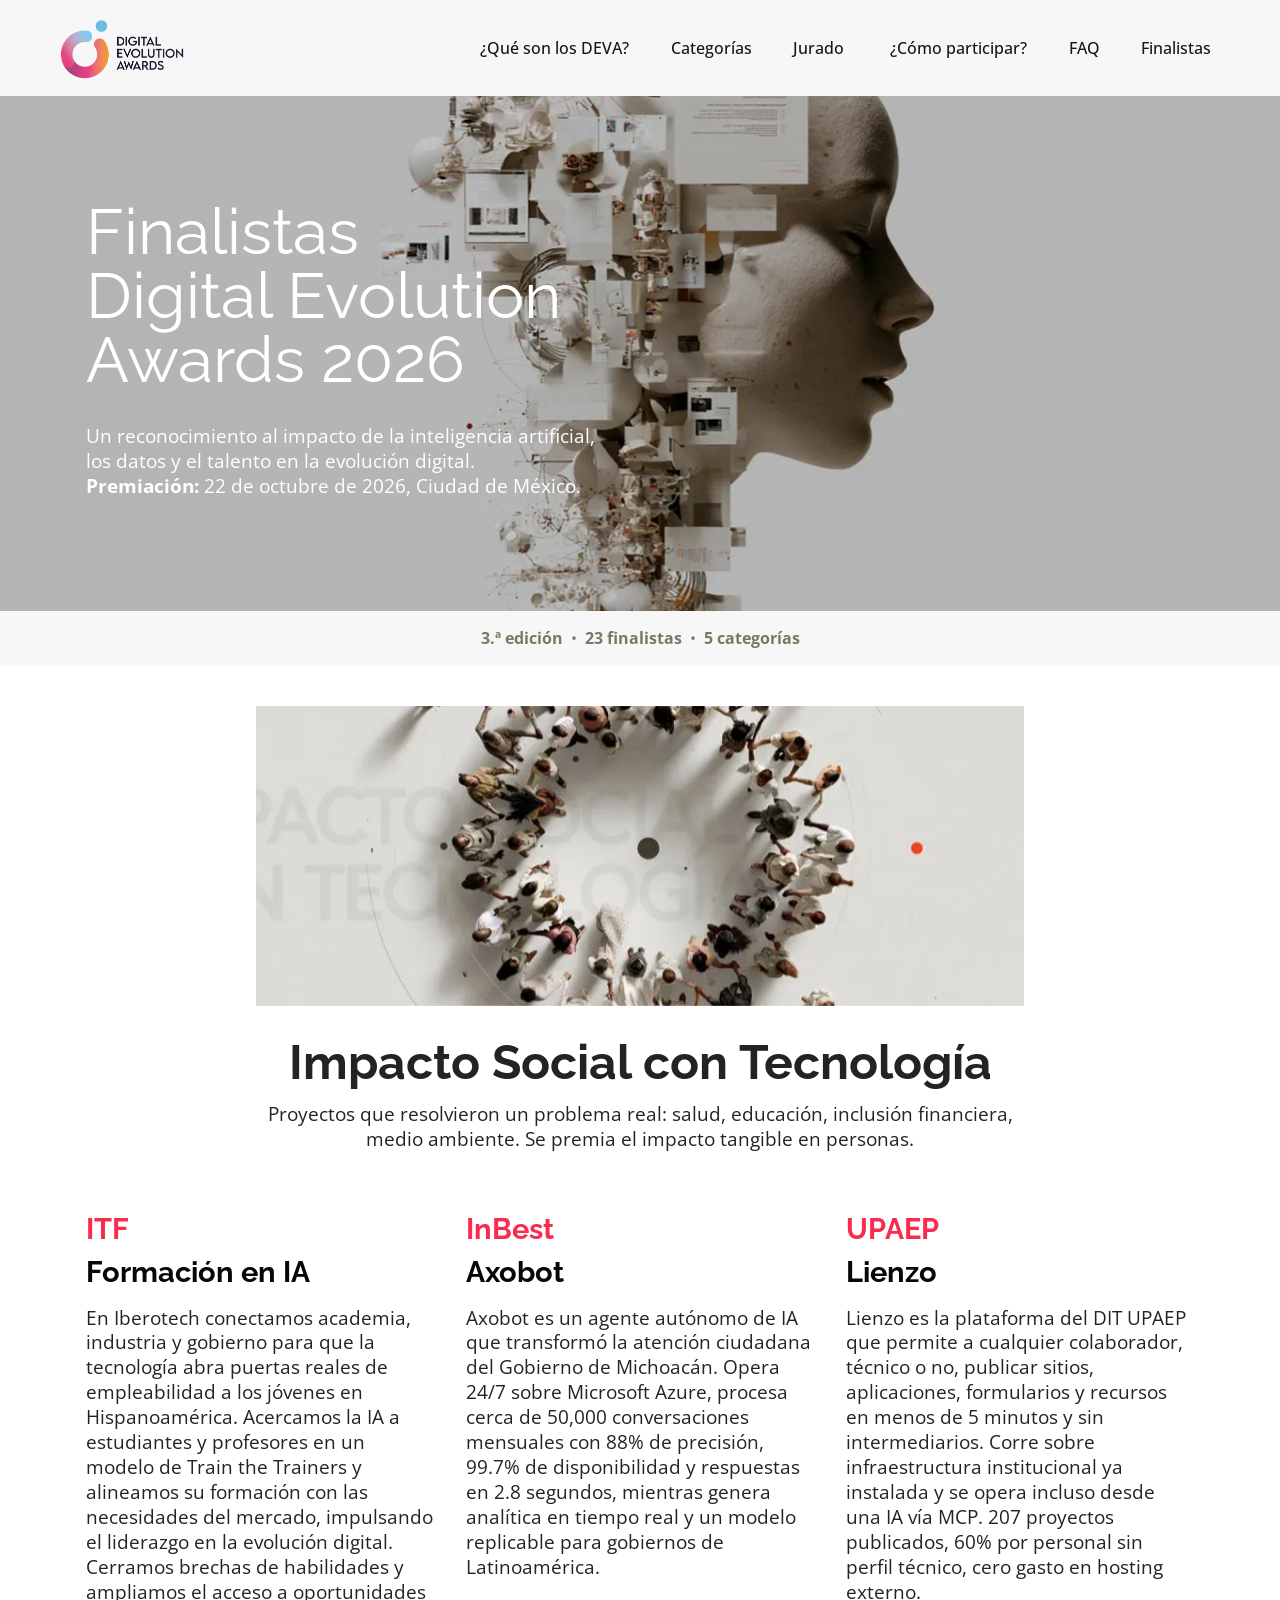
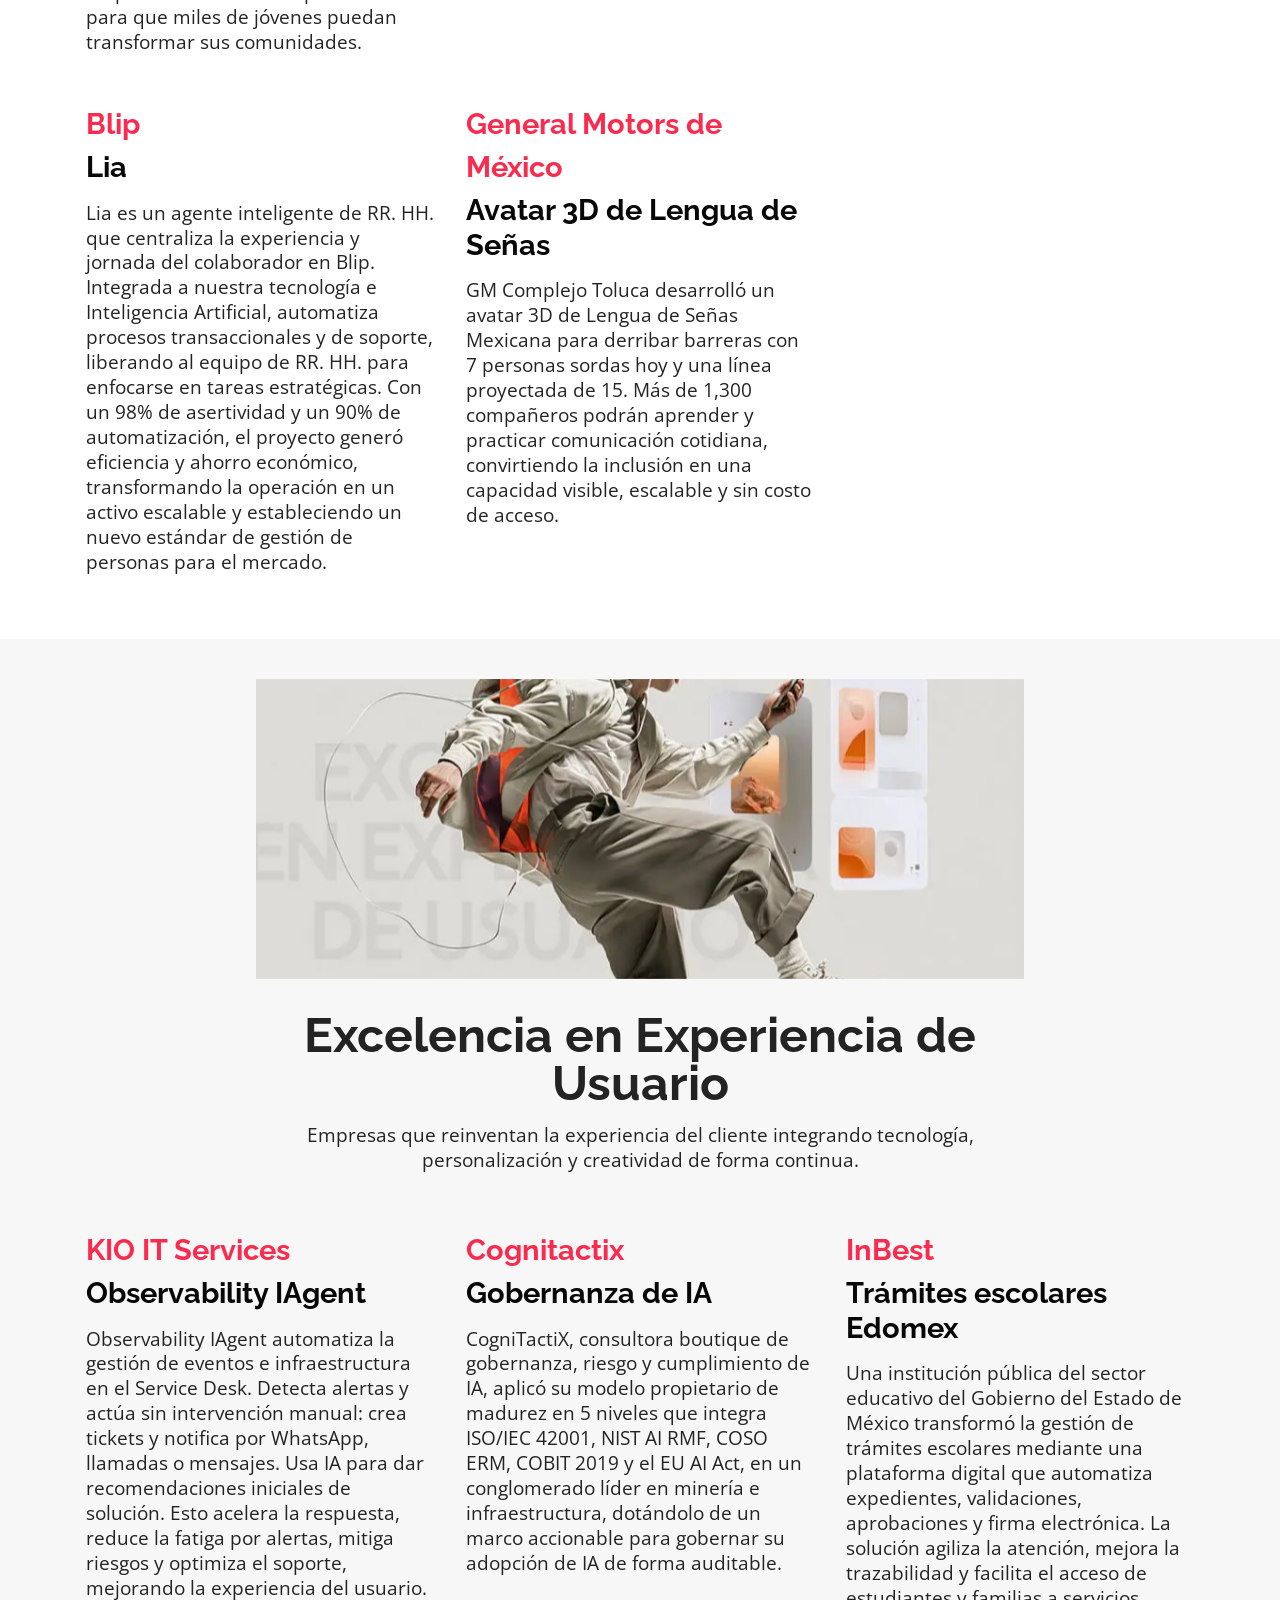
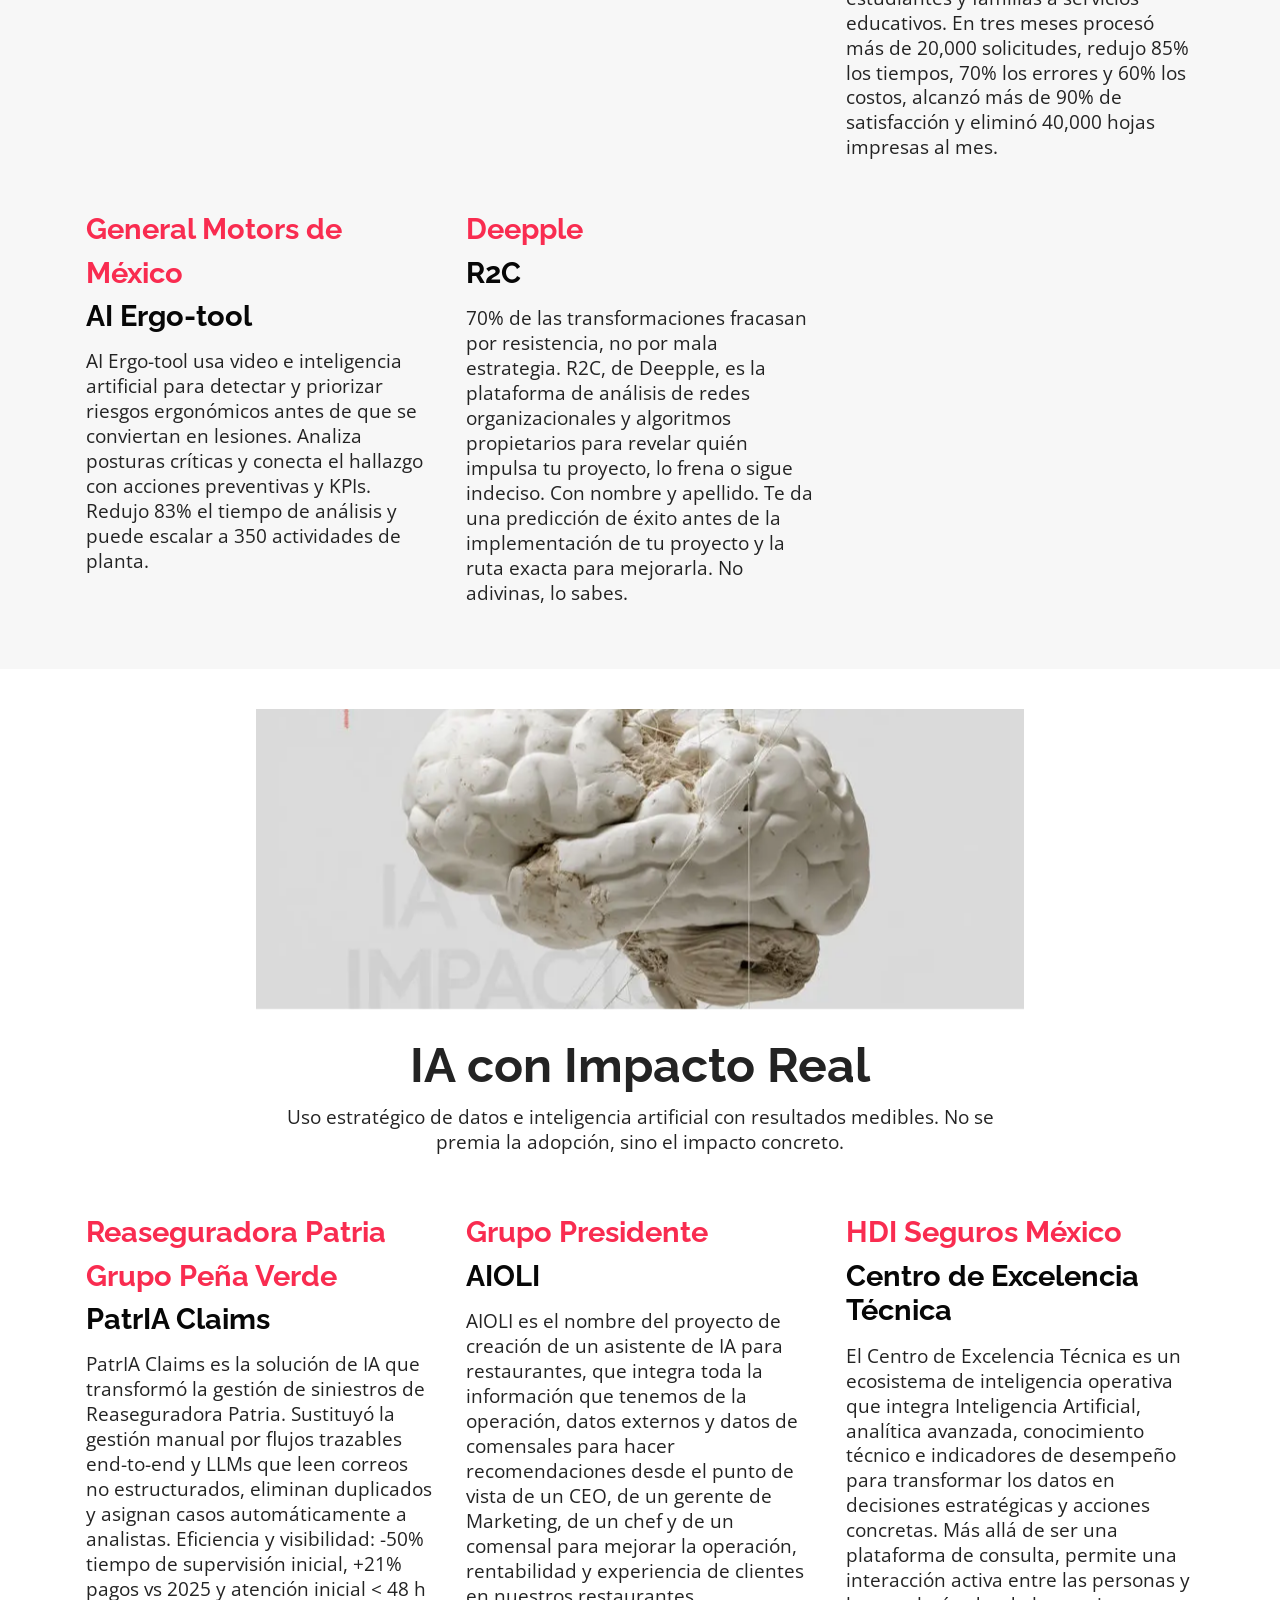
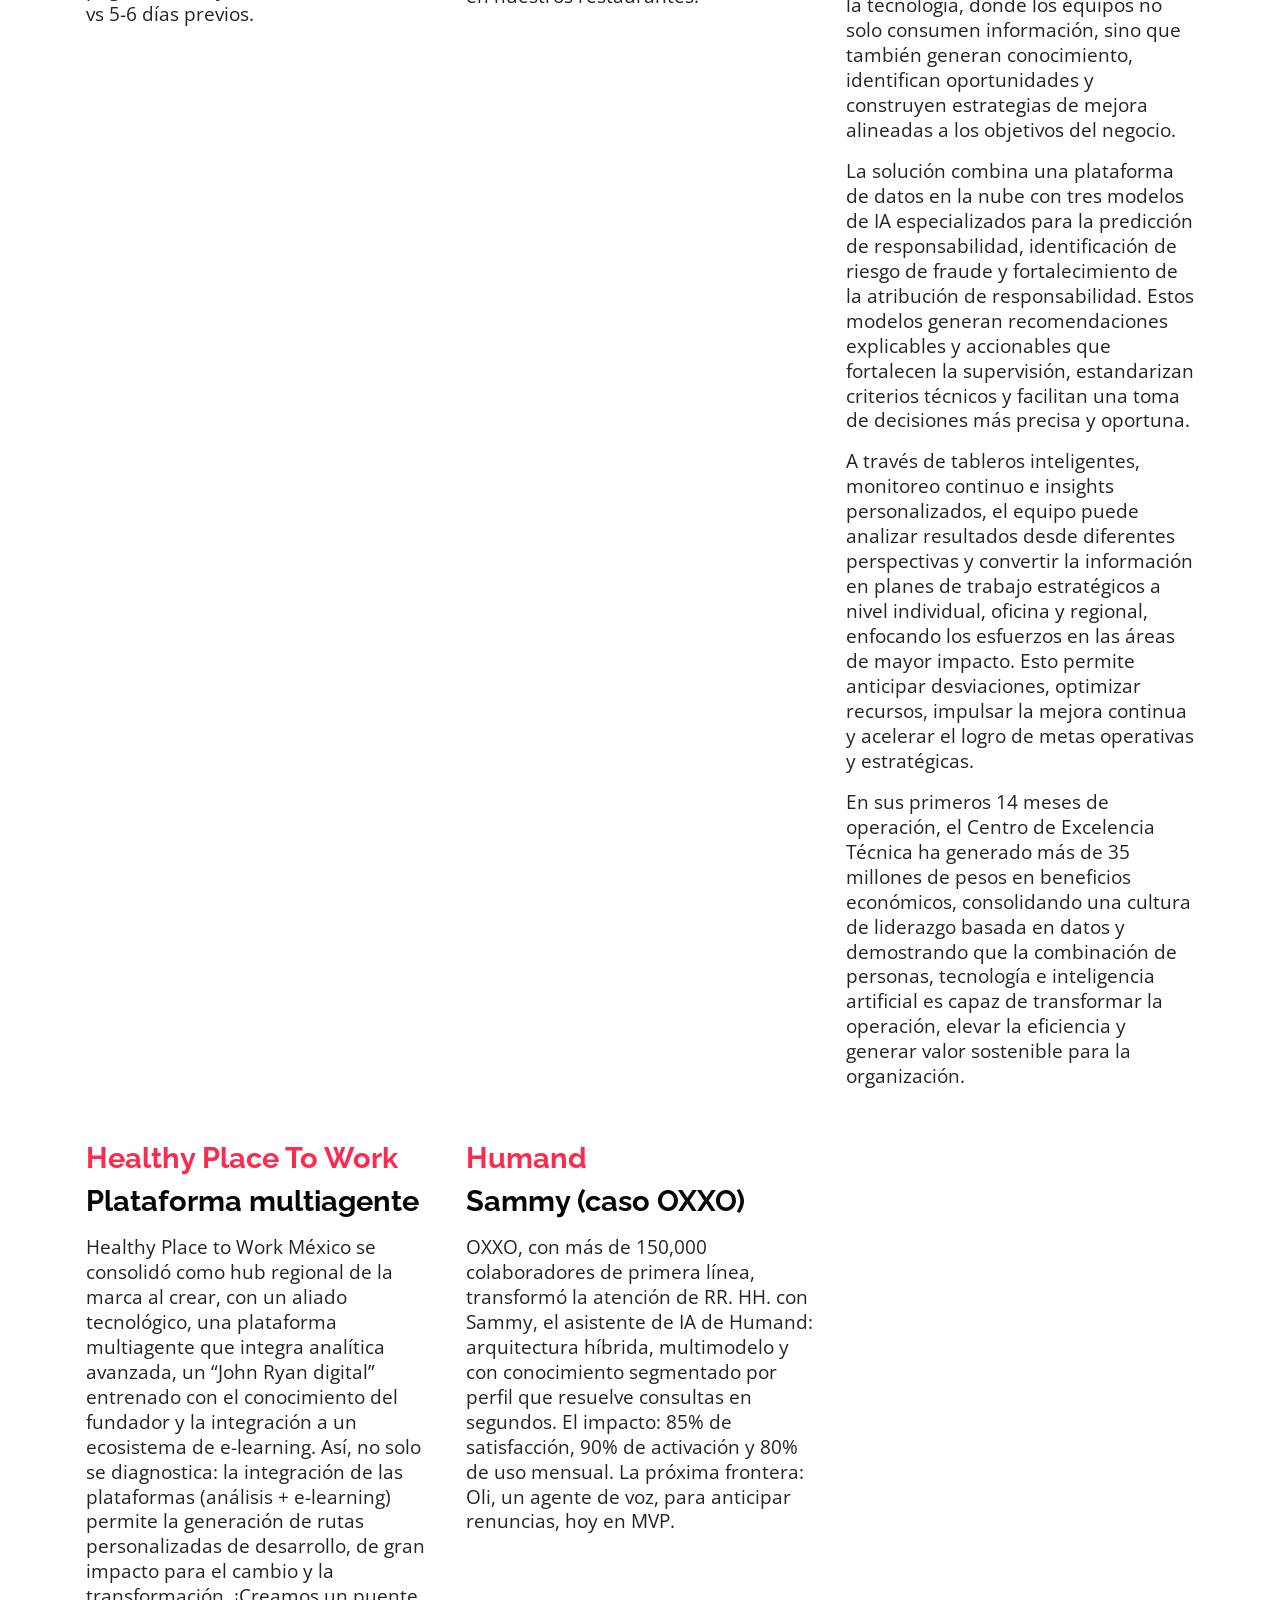
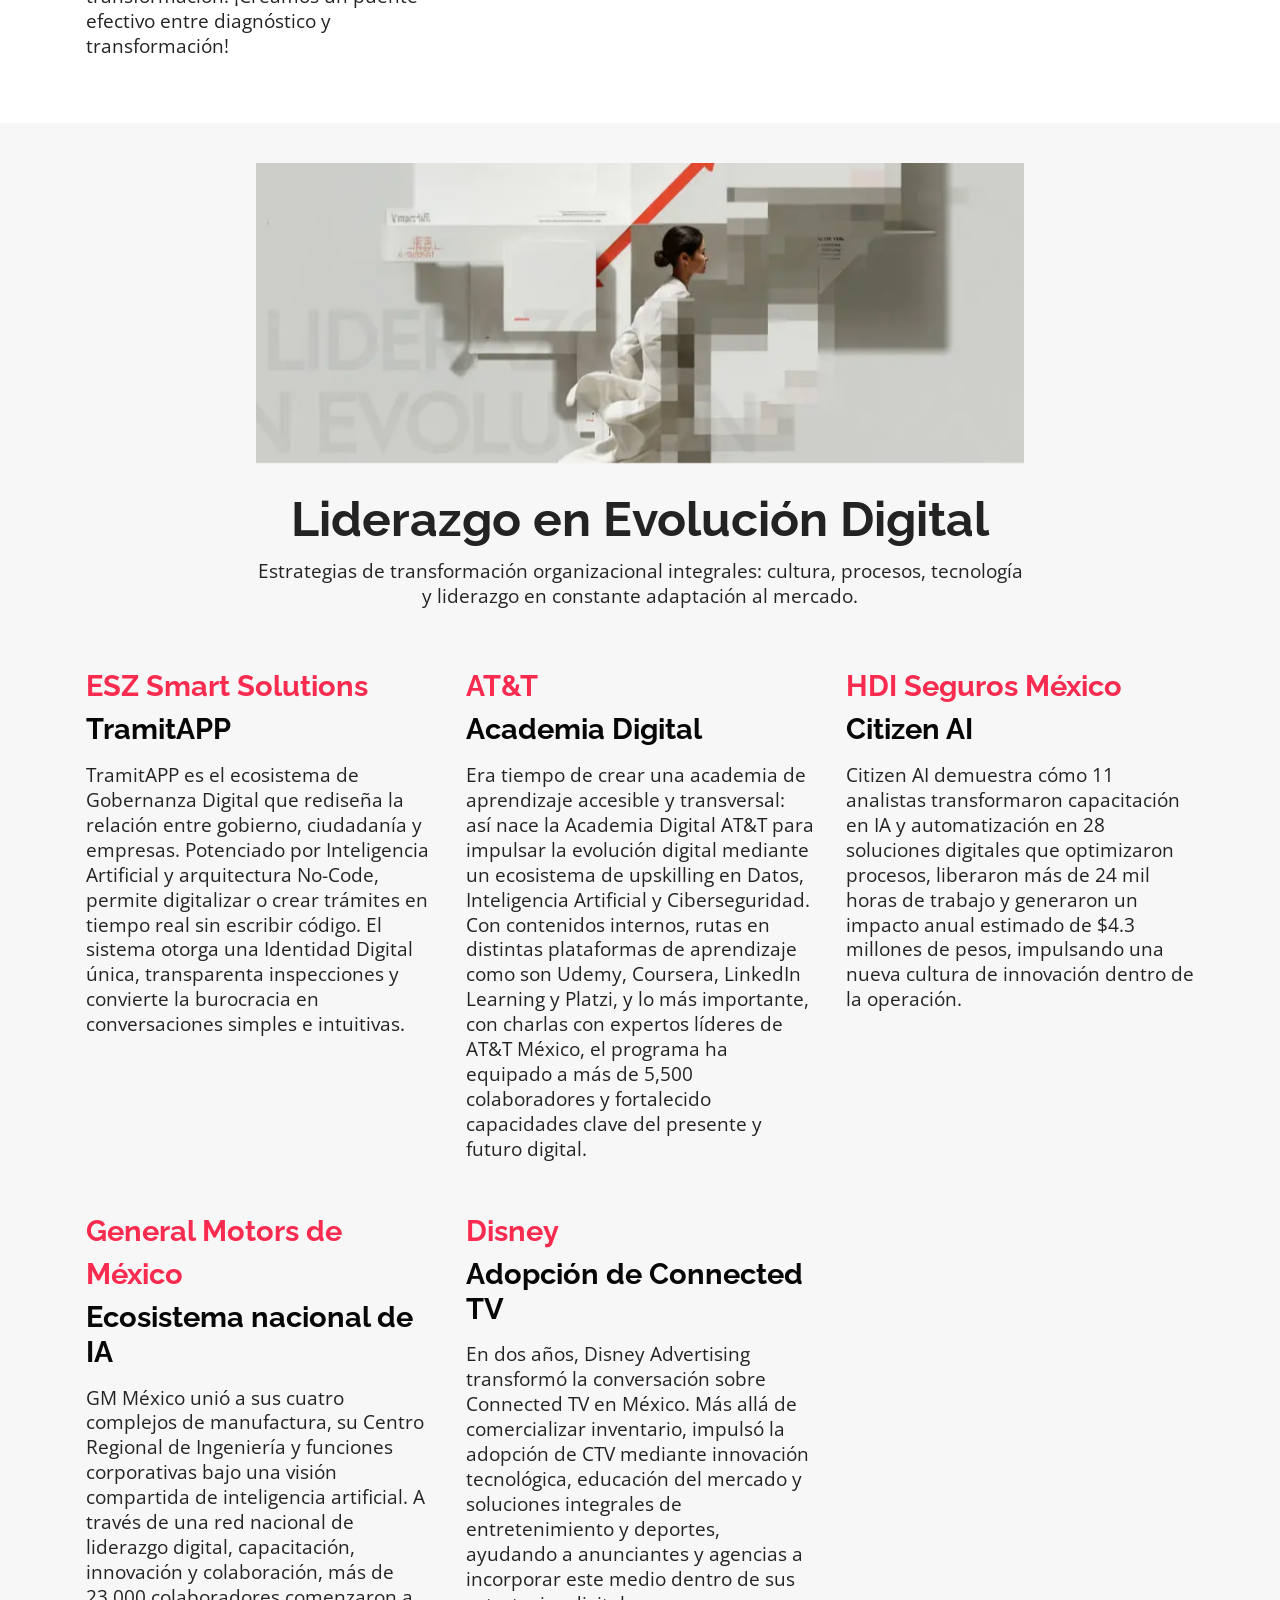
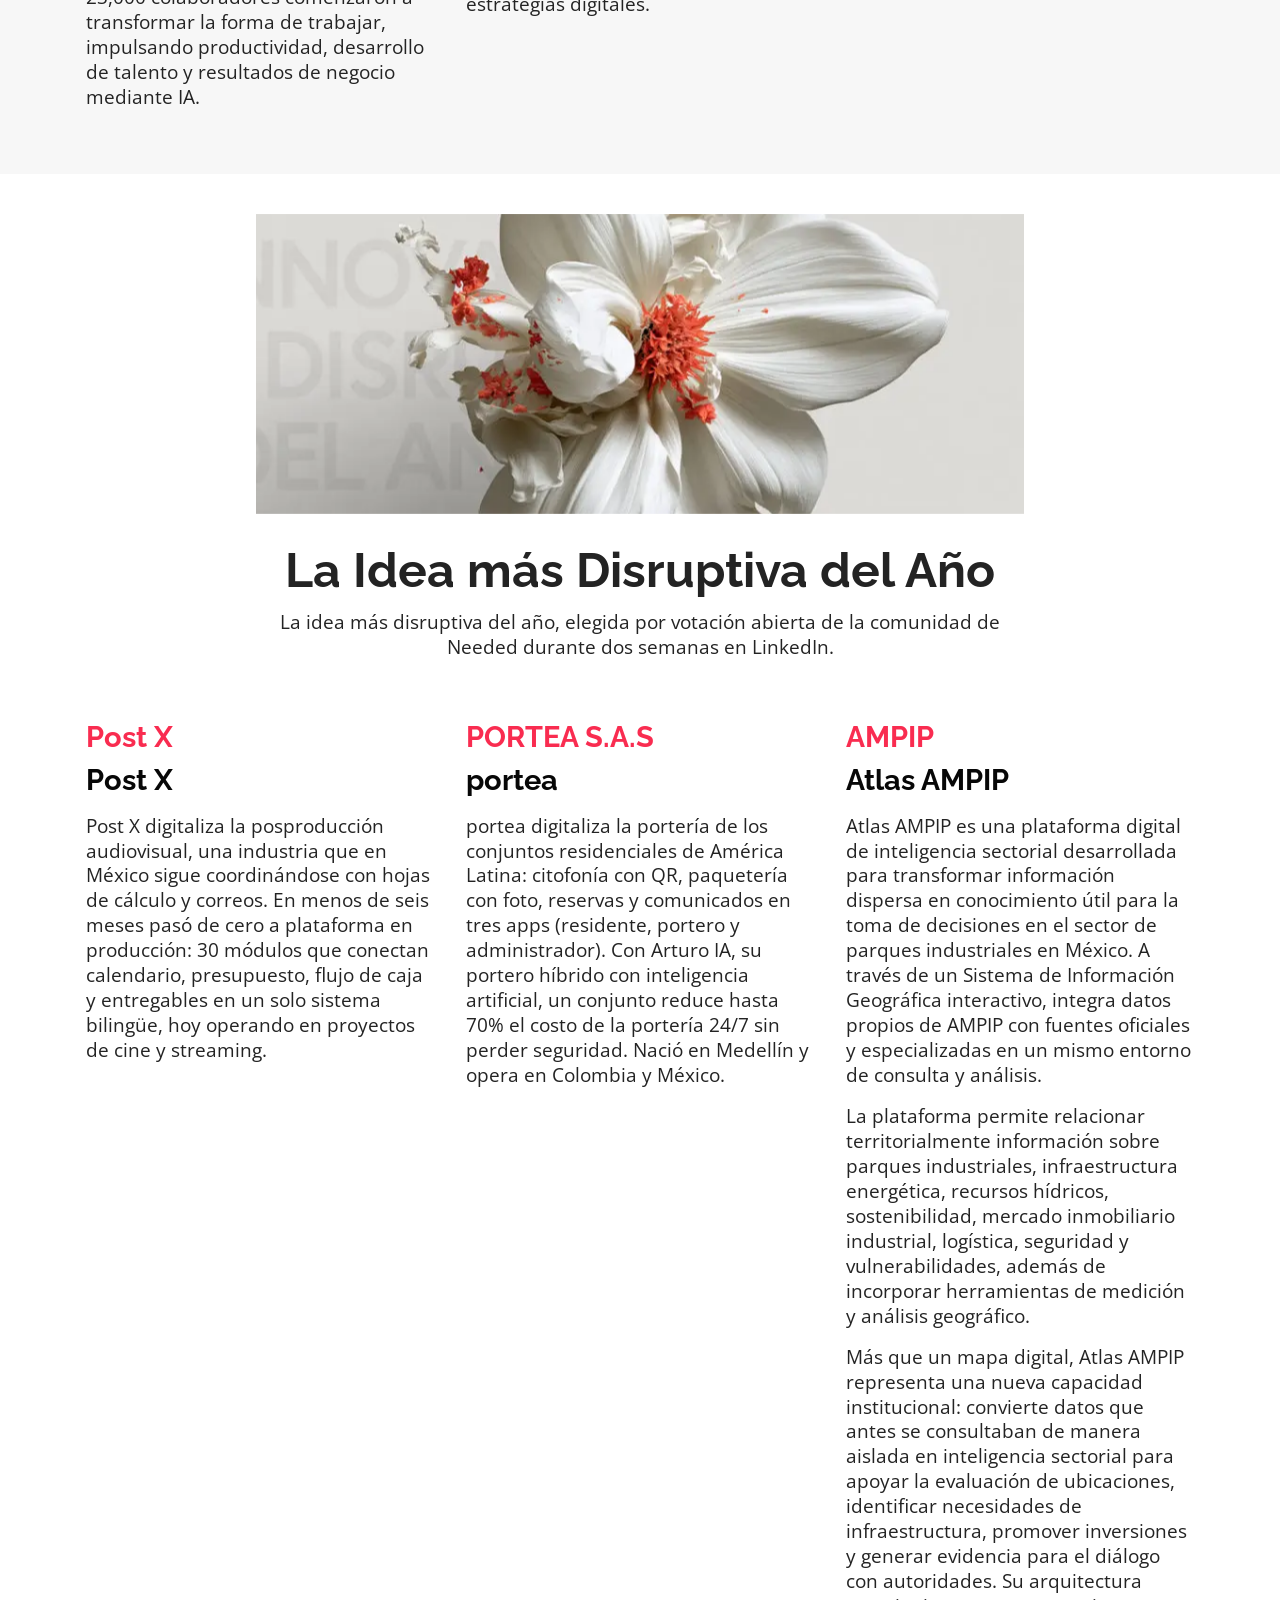
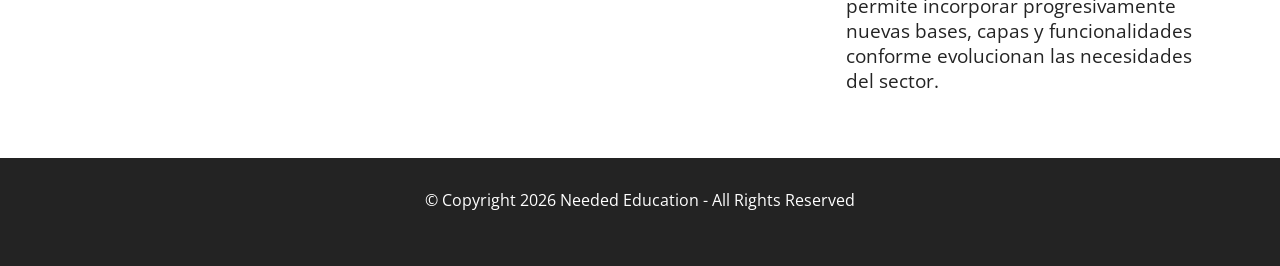
==== finalistas.html @ 9c600c10 "Agrega página de finalistas, quita a Gabriel Richaud del jurado y actualiza fecha de anuncio Co-Auth" ====
<!DOCTYPE html>
<html lang="es-MX">
<head>
  <!-- Site made with Mobirise Website Builder v5.9.4, https://mobirise.com -->
  <meta charset="UTF-8">
  <meta http-equiv="X-UA-Compatible" content="IE=edge">
  <meta name="generator" content="Mobirise v5.9.4, mobirise.com">
  <meta name="viewport" content="width=device-width, initial-scale=1, minimum-scale=1">
  <link rel="shortcut icon" href="assets/images/nevo-isologo2-1.png" type="image/x-icon">
  <meta name="description" content="Finalistas de los Digital Evolution Awards 2026. Un reconocimiento al impacto de la inteligencia artificial, los datos y el talento en la evolución digital.">
  
  
  <title>Finalistas | Digital Evolution Awards 2026</title>
  <link rel="stylesheet" href="assets/web/assets/mobirise-icons2/mobirise2.css">
  <link rel="stylesheet" href="assets/bootstrap/css/bootstrap.min.css">
  <link rel="stylesheet" href="assets/bootstrap/css/bootstrap-grid.min.css">
  <link rel="stylesheet" href="assets/bootstrap/css/bootstrap-reboot.min.css">
  <link rel="stylesheet" href="assets/parallax/jarallax.css">
  <link rel="stylesheet" href="assets/animatecss/animate.css">
  <link rel="stylesheet" href="assets/dropdown/css/style.css">
  <link rel="stylesheet" href="assets/socicon/css/styles.css">
  <link rel="stylesheet" href="assets/theme/css/style.css">
  <link rel="preload" href="https://fonts.googleapis.com/css?family=Raleway:100,200,300,400,500,600,700,800,900,100i,200i,300i,400i,500i,600i,700i,800i,900i&display=swap" as="style" onload="this.onload=null;this.rel='stylesheet'">
  <noscript><link rel="stylesheet" href="https://fonts.googleapis.com/css?family=Raleway:100,200,300,400,500,600,700,800,900,100i,200i,300i,400i,500i,600i,700i,800i,900i&display=swap"></noscript>
  <link rel="preload" href="https://fonts.googleapis.com/css?family=Open+Sans:300,400,500,600,700,800,300i,400i,500i,600i,700i,800i&display=swap" as="style" onload="this.onload=null;this.rel='stylesheet'">
  <noscript><link rel="stylesheet" href="https://fonts.googleapis.com/css?family=Open+Sans:300,400,500,600,700,800,300i,400i,500i,600i,700i,800i&display=swap"></noscript>
  <link rel="preload" as="style" href="assets/mobirise/css/mbr-additional.css"><link rel="stylesheet" href="assets/mobirise/css/mbr-additional.css" type="text/css">

  
  
  


  <style>
    /* Ajustes de la pagina de finalistas, alineados al CSS del sitio */
    .people3 .content-head img{border-radius:4px}
    .people3 .content-head{margin-bottom:.5rem;padding-top:2.5rem}
    .people3 .seccion-alt,
    section.seccion-alt{background-color:#f7f7f7 !important}
    .people3 .row[data-shuffle]{align-items:stretch}
    .people3 .row[data-shuffle] .item-wrapper{height:100%}
    .people3 .item-title{margin-bottom:.25rem !important}
    @media (max-width:991px){.people3 .content-head img{height:220px}}
  </style>
</head>
<body>
  
  <section data-bs-version="5.1" class="inspirem5 menu menu1 cid-vnY2BeXKQJ" once="menu" id="menu01-74">
    

    <nav class="navbar navbar-dropdown navbar-expand-lg">
        <div class="container-fluid">
            <div class="navbar-brand">
                <span class="navbar-logo">
                    <a href="https://needed.education/" target="_blank">
                        <img src="assets/images/isolog-deva-2-301x150.webp" alt="evento AI" style="height: 4.7rem;">
                    </a>
                </span>
                
            </div>
            <button class="navbar-toggler" type="button" data-toggle="collapse" data-bs-toggle="collapse" data-target="#navbarSupportedContent" data-bs-target="#navbarSupportedContent" aria-controls="navbarNavAltMarkup" aria-expanded="false" aria-label="Toggle navigation">
                <div class="hamburger">
                    <span></span>
                    <span></span>
                    <span></span>
                    <span></span>
                </div>
            </button>
            <div class="collapse navbar-collapse" id="navbarSupportedContent">
                <ul class="navbar-nav nav-dropdown" data-app-modern-menu="true"><li class="nav-item"><a class="nav-link link text-danger display-4" href="index.html#title02-70">¿Qué son los DEVA?</a></li><li class="nav-item"><a class="nav-link link text-danger display-4" href="index.html#people03-6o">Categorías</a></li><li class="nav-item"><a class="nav-link link text-danger display-4" href="index.html#features03-6u">Jurado&nbsp;</a></li><li class="nav-item"><a class="nav-link link text-danger display-4" href="index.html#steps1-6b">¿Cómo participar?</a></li><li class="nav-item"><a class="nav-link link text-danger display-4" href="index.html#article02-6c">FAQ</a></li><li class="nav-item"><a class="nav-link link text-danger display-4" href="finalistas.html" aria-current="page">Finalistas</a></li></ul>
            </div>
        </div>
    </nav>
</section>

<section data-bs-version="5.1" class="header10 cid-vjMR1dSwaT mbr-parallax-background" id="header10-6n">
  <div class="mbr-overlay"></div>
  <div class="container">
    <div class="row">
      <div class="content-wrap col-12 col-md-6">
        <h1 class="mbr-section-title mbr-fonts-style mbr-white mb-4 display-1">Finalistas<div>Digital Evolution</div><div>Awards 2026</div></h1>
        <h2 class="mbr-section-title mbr-fonts-style mbr-white mb-4 display-7">Un reconocimiento al impacto de la inteligencia artificial, <br>los datos y el talento en la evolución digital.<div><strong>Premiación: </strong>22 de octubre de 2026, Ciudad de México.</div></h2>
      </div>
    </div>
  </div>
</section>

<section data-bs-version="5.1" class="cid-vnXNURj9Ns" id="finalistas-resumen">
    <div class="container align-center">
        <div class="row justify-content-md-start justify-content-md-center">
            <div class="col-sm-12 col-md-10 col-lg-7">
                <p class="mbr-text align-center mbr-fonts-style display-4"><strong>3.&ordf; edici&oacute;n</strong>&nbsp; &bull; &nbsp;<strong>23 finalistas</strong>&nbsp; &bull; &nbsp;<strong>5 categor&iacute;as</strong></p>
            </div>
        </div>
    </div>
</section>

<section data-bs-version="5.1" class="people3 cid-vnXFMoP5hF" id="impacto-social">
	<div class="container">
		<div class="row justify-content-center">
			<div class="content-head align-center">
				<img src="assets/images/impacto-deva-816x816.webp" alt="Impacto Social con Tecnología" title="" class="mb-4">
				<h3 class="mbr-section-title mbr-fonts-style mb-3 display-2"><strong>Impacto Social con Tecnología</strong></h3>
				<p class="mbr-text mbr-fonts-style display-7">Proyectos que resolvieron un problema real: salud, educación, inclusión financiera, medio ambiente. Se premia el impacto tangible en personas.</p>
			</div>
		</div>
		<div class="row" data-shuffle>
			<div class="item features-image col-12 col-md-6 col-lg-4">
				<div class="item-wrapper">
					<div class="item-content align-left">
						<h5 class="item-title mbr-fonts-style mb-3 display-5"><strong>InBest</strong></h5><h6 class="item-subtitle mbr-fonts-style mb-3 display-5"><strong>Axobot</strong></h6>
						<p class="mbr-text mbr-fonts-style mt-3 display-7">Axobot es un agente autónomo de IA que transformó la atención ciudadana del Gobierno de Michoacán. Opera 24/7 sobre Microsoft Azure, procesa cerca de 50,000 conversaciones mensuales con 88% de precisión, 99.7% de disponibilidad y respuestas en 2.8 segundos, mientras genera analítica en tiempo real y un modelo replicable para gobiernos de Latinoamérica.</p>
					</div>
				</div>
			</div>
			<div class="item features-image col-12 col-md-6 col-lg-4">
				<div class="item-wrapper">
					<div class="item-content align-left">
						<h5 class="item-title mbr-fonts-style mb-3 display-5"><strong>UPAEP</strong></h5><h6 class="item-subtitle mbr-fonts-style mb-3 display-5"><strong>Lienzo</strong></h6>
						<p class="mbr-text mbr-fonts-style mt-3 display-7">Lienzo es la plataforma del DIT UPAEP que permite a cualquier colaborador, técnico o no, publicar sitios, aplicaciones, formularios y recursos en menos de 5 minutos y sin intermediarios. Corre sobre infraestructura institucional ya instalada y se opera incluso desde una IA vía MCP. 207 proyectos publicados, 60% por personal sin perfil técnico, cero gasto en hosting externo.</p>
					</div>
				</div>
			</div>
			<div class="item features-image col-12 col-md-6 col-lg-4">
				<div class="item-wrapper">
					<div class="item-content align-left">
						<h5 class="item-title mbr-fonts-style mb-3 display-5"><strong>ITF</strong></h5><h6 class="item-subtitle mbr-fonts-style mb-3 display-5"><strong>Formación en IA</strong></h6>
						<p class="mbr-text mbr-fonts-style mt-3 display-7">En Iberotech conectamos academia, industria y gobierno para que la tecnología abra puertas reales de empleabilidad a los jóvenes en Hispanoamérica. Acercamos la IA a estudiantes y profesores en un modelo de Train the Trainers y alineamos su formación con las necesidades del mercado, impulsando el liderazgo en la evolución digital. Cerramos brechas de habilidades y ampliamos el acceso a oportunidades para que miles de jóvenes puedan transformar sus comunidades.</p>
					</div>
				</div>
			</div>
			<div class="item features-image col-12 col-md-6 col-lg-4">
				<div class="item-wrapper">
					<div class="item-content align-left">
						<h5 class="item-title mbr-fonts-style mb-3 display-5"><strong>Blip</strong></h5><h6 class="item-subtitle mbr-fonts-style mb-3 display-5"><strong>Lia</strong></h6>
						<p class="mbr-text mbr-fonts-style mt-3 display-7">Lia es un agente inteligente de RR. HH. que centraliza la experiencia y jornada del colaborador en Blip. Integrada a nuestra tecnología e Inteligencia Artificial, automatiza procesos transaccionales y de soporte, liberando al equipo de RR. HH. para enfocarse en tareas estratégicas. Con un 98% de asertividad y un 90% de automatización, el proyecto generó eficiencia y ahorro económico, transformando la operación en un activo escalable y estableciendo un nuevo estándar de gestión de personas para el mercado.</p>
					</div>
				</div>
			</div>
			<div class="item features-image col-12 col-md-6 col-lg-4">
				<div class="item-wrapper">
					<div class="item-content align-left">
						<h5 class="item-title mbr-fonts-style mb-3 display-5"><strong>General Motors de México</strong></h5><h6 class="item-subtitle mbr-fonts-style mb-3 display-5"><strong>Avatar 3D de Lengua de Señas</strong></h6>
						<p class="mbr-text mbr-fonts-style mt-3 display-7">GM Complejo Toluca desarrolló un avatar 3D de Lengua de Señas Mexicana para derribar barreras con 7 personas sordas hoy y una línea proyectada de 15. Más de 1,300 compañeros podrán aprender y practicar comunicación cotidiana, convirtiendo la inclusión en una capacidad visible, escalable y sin costo de acceso.</p>
					</div>
				</div>
			</div>
		</div>
	</div>
</section>
<section data-bs-version="5.1" class="people3 cid-vnXFMoP5hF seccion-alt" id="experiencia-usuario">
	<div class="container">
		<div class="row justify-content-center">
			<div class="content-head align-center">
				<img src="assets/images/exp-usuario-deva-816x816.webp" alt="Excelencia en Experiencia de Usuario" title="" class="mb-4">
				<h3 class="mbr-section-title mbr-fonts-style mb-3 display-2"><strong>Excelencia en Experiencia de Usuario</strong></h3>
				<p class="mbr-text mbr-fonts-style display-7">Empresas que reinventan la experiencia del cliente integrando tecnología, personalización y creatividad de forma continua.</p>
			</div>
		</div>
		<div class="row" data-shuffle>
			<div class="item features-image col-12 col-md-6 col-lg-4">
				<div class="item-wrapper">
					<div class="item-content align-left">
						<h5 class="item-title mbr-fonts-style mb-3 display-5"><strong>InBest</strong></h5><h6 class="item-subtitle mbr-fonts-style mb-3 display-5"><strong>Trámites escolares Edomex</strong></h6>
						<p class="mbr-text mbr-fonts-style mt-3 display-7">Una institución pública del sector educativo del Gobierno del Estado de México transformó la gestión de trámites escolares mediante una plataforma digital que automatiza expedientes, validaciones, aprobaciones y firma electrónica. La solución agiliza la atención, mejora la trazabilidad y facilita el acceso de estudiantes y familias a servicios educativos. En tres meses procesó más de 20,000 solicitudes, redujo 85% los tiempos, 70% los errores y 60% los costos, alcanzó más de 90% de satisfacción y eliminó 40,000 hojas impresas al mes.</p>
					</div>
				</div>
			</div>
			<div class="item features-image col-12 col-md-6 col-lg-4">
				<div class="item-wrapper">
					<div class="item-content align-left">
						<h5 class="item-title mbr-fonts-style mb-3 display-5"><strong>Cognitactix</strong></h5><h6 class="item-subtitle mbr-fonts-style mb-3 display-5"><strong>Gobernanza de IA</strong></h6>
						<p class="mbr-text mbr-fonts-style mt-3 display-7">CogniTactiX, consultora boutique de gobernanza, riesgo y cumplimiento de IA, aplicó su modelo propietario de madurez en 5 niveles que integra ISO/IEC 42001, NIST AI RMF, COSO ERM, COBIT 2019 y el EU AI Act, en un conglomerado líder en minería e infraestructura, dotándolo de un marco accionable para gobernar su adopción de IA de forma auditable.</p>
					</div>
				</div>
			</div>
			<div class="item features-image col-12 col-md-6 col-lg-4">
				<div class="item-wrapper">
					<div class="item-content align-left">
						<h5 class="item-title mbr-fonts-style mb-3 display-5"><strong>KIO IT Services</strong></h5><h6 class="item-subtitle mbr-fonts-style mb-3 display-5"><strong>Observability IAgent</strong></h6>
						<p class="mbr-text mbr-fonts-style mt-3 display-7">Observability IAgent automatiza la gestión de eventos e infraestructura en el Service Desk. Detecta alertas y actúa sin intervención manual: crea tickets y notifica por WhatsApp, llamadas o mensajes. Usa IA para dar recomendaciones iniciales de solución. Esto acelera la respuesta, reduce la fatiga por alertas, mitiga riesgos y optimiza el soporte, mejorando la experiencia del usuario.</p>
					</div>
				</div>
			</div>
			<div class="item features-image col-12 col-md-6 col-lg-4">
				<div class="item-wrapper">
					<div class="item-content align-left">
						<h5 class="item-title mbr-fonts-style mb-3 display-5"><strong>General Motors de México</strong></h5><h6 class="item-subtitle mbr-fonts-style mb-3 display-5"><strong>AI Ergo-tool</strong></h6>
						<p class="mbr-text mbr-fonts-style mt-3 display-7">AI Ergo-tool usa video e inteligencia artificial para detectar y priorizar riesgos ergonómicos antes de que se conviertan en lesiones. Analiza posturas críticas y conecta el hallazgo con acciones preventivas y KPIs. Redujo 83% el tiempo de análisis y puede escalar a 350 actividades de planta.</p>
					</div>
				</div>
			</div>
			<div class="item features-image col-12 col-md-6 col-lg-4">
				<div class="item-wrapper">
					<div class="item-content align-left">
						<h5 class="item-title mbr-fonts-style mb-3 display-5"><strong>Deepple</strong></h5><h6 class="item-subtitle mbr-fonts-style mb-3 display-5"><strong>R2C</strong></h6>
						<p class="mbr-text mbr-fonts-style mt-3 display-7">70% de las transformaciones fracasan por resistencia, no por mala estrategia. R2C, de Deepple, es la plataforma de análisis de redes organizacionales y algoritmos propietarios para revelar quién impulsa tu proyecto, lo frena o sigue indeciso. Con nombre y apellido. Te da una predicción de éxito antes de la implementación de tu proyecto y la ruta exacta para mejorarla. No adivinas, lo sabes.</p>
					</div>
				</div>
			</div>
		</div>
	</div>
</section>
<section data-bs-version="5.1" class="people3 cid-vnXFMoP5hF" id="ia-impacto-real">
	<div class="container">
		<div class="row justify-content-center">
			<div class="content-head align-center">
				<img src="assets/images/ia-deva-816x816.webp" alt="IA con Impacto Real" title="" class="mb-4">
				<h3 class="mbr-section-title mbr-fonts-style mb-3 display-2"><strong>IA con Impacto Real</strong></h3>
				<p class="mbr-text mbr-fonts-style display-7">Uso estratégico de datos e inteligencia artificial con resultados medibles. No se premia la adopción, sino el impacto concreto.</p>
			</div>
		</div>
		<div class="row" data-shuffle>
			<div class="item features-image col-12 col-md-6 col-lg-4">
				<div class="item-wrapper">
					<div class="item-content align-left">
						<h5 class="item-title mbr-fonts-style mb-3 display-5"><strong>Humand</strong></h5><h6 class="item-subtitle mbr-fonts-style mb-3 display-5"><strong>Sammy (caso OXXO)</strong></h6>
						<p class="mbr-text mbr-fonts-style mt-3 display-7">OXXO, con más de 150,000 colaboradores de primera línea, transformó la atención de RR. HH. con Sammy, el asistente de IA de Humand: arquitectura híbrida, multimodelo y con conocimiento segmentado por perfil que resuelve consultas en segundos. El impacto: 85% de satisfacción, 90% de activación y 80% de uso mensual. La próxima frontera: Oli, un agente de voz, para anticipar renuncias, hoy en MVP.</p>
					</div>
				</div>
			</div>
			<div class="item features-image col-12 col-md-6 col-lg-4">
				<div class="item-wrapper">
					<div class="item-content align-left">
						<h5 class="item-title mbr-fonts-style mb-3 display-5"><strong>HDI Seguros México</strong></h5><h6 class="item-subtitle mbr-fonts-style mb-3 display-5"><strong>Centro de Excelencia Técnica</strong></h6>
						<p class="mbr-text mbr-fonts-style mt-3 display-7">El Centro de Excelencia Técnica es un ecosistema de inteligencia operativa que integra Inteligencia Artificial, analítica avanzada, conocimiento técnico e indicadores de desempeño para transformar los datos en decisiones estratégicas y acciones concretas. Más allá de ser una plataforma de consulta, permite una interacción activa entre las personas y la tecnología, donde los equipos no solo consumen información, sino que también generan conocimiento, identifican oportunidades y construyen estrategias de mejora alineadas a los objetivos del negocio.</p><p class="mbr-text mbr-fonts-style mt-3 display-7">La solución combina una plataforma de datos en la nube con tres modelos de IA especializados para la predicción de responsabilidad, identificación de riesgo de fraude y fortalecimiento de la atribución de responsabilidad. Estos modelos generan recomendaciones explicables y accionables que fortalecen la supervisión, estandarizan criterios técnicos y facilitan una toma de decisiones más precisa y oportuna.</p><p class="mbr-text mbr-fonts-style mt-3 display-7">A través de tableros inteligentes, monitoreo continuo e insights personalizados, el equipo puede analizar resultados desde diferentes perspectivas y convertir la información en planes de trabajo estratégicos a nivel individual, oficina y regional, enfocando los esfuerzos en las áreas de mayor impacto. Esto permite anticipar desviaciones, optimizar recursos, impulsar la mejora continua y acelerar el logro de metas operativas y estratégicas.</p><p class="mbr-text mbr-fonts-style mt-3 display-7">En sus primeros 14 meses de operación, el Centro de Excelencia Técnica ha generado más de 35 millones de pesos en beneficios económicos, consolidando una cultura de liderazgo basada en datos y demostrando que la combinación de personas, tecnología e inteligencia artificial es capaz de transformar la operación, elevar la eficiencia y generar valor sostenible para la organización.</p>
					</div>
				</div>
			</div>
			<div class="item features-image col-12 col-md-6 col-lg-4">
				<div class="item-wrapper">
					<div class="item-content align-left">
						<h5 class="item-title mbr-fonts-style mb-3 display-5"><strong>Reaseguradora Patria Grupo Peña Verde</strong></h5><h6 class="item-subtitle mbr-fonts-style mb-3 display-5"><strong>PatrIA Claims</strong></h6>
						<p class="mbr-text mbr-fonts-style mt-3 display-7">PatrIA Claims es la solución de IA que transformó la gestión de siniestros de Reaseguradora Patria. Sustituyó la gestión manual por flujos trazables end-to-end y LLMs que leen correos no estructurados, eliminan duplicados y asignan casos automáticamente a analistas. Eficiencia y visibilidad: -50% tiempo de supervisión inicial, +21% pagos vs 2025 y atención inicial &lt; 48 h vs 5-6 días previos.</p>
					</div>
				</div>
			</div>
			<div class="item features-image col-12 col-md-6 col-lg-4">
				<div class="item-wrapper">
					<div class="item-content align-left">
						<h5 class="item-title mbr-fonts-style mb-3 display-5"><strong>Healthy Place To Work</strong></h5><h6 class="item-subtitle mbr-fonts-style mb-3 display-5"><strong>Plataforma multiagente</strong></h6>
						<p class="mbr-text mbr-fonts-style mt-3 display-7">Healthy Place to Work México se consolidó como hub regional de la marca al crear, con un aliado tecnológico, una plataforma multiagente que integra analítica avanzada, un “John Ryan digital” entrenado con el conocimiento del fundador y la integración a un ecosistema de e-learning. Así, no solo se diagnostica: la integración de las plataformas (análisis + e-learning) permite la generación de rutas personalizadas de desarrollo, de gran impacto para el cambio y la transformación. ¡Creamos un puente efectivo entre diagnóstico y transformación!</p>
					</div>
				</div>
			</div>
			<div class="item features-image col-12 col-md-6 col-lg-4">
				<div class="item-wrapper">
					<div class="item-content align-left">
						<h5 class="item-title mbr-fonts-style mb-3 display-5"><strong>Grupo Presidente</strong></h5><h6 class="item-subtitle mbr-fonts-style mb-3 display-5"><strong>AIOLI</strong></h6>
						<p class="mbr-text mbr-fonts-style mt-3 display-7">AIOLI es el nombre del proyecto de creación de un asistente de IA para restaurantes, que integra toda la información que tenemos de la operación, datos externos y datos de comensales para hacer recomendaciones desde el punto de vista de un CEO, de un gerente de Marketing, de un chef y de un comensal para mejorar la operación, rentabilidad y experiencia de clientes en nuestros restaurantes.</p>
					</div>
				</div>
			</div>
		</div>
	</div>
</section>
<section data-bs-version="5.1" class="people3 cid-vnXFMoP5hF seccion-alt" id="liderazgo-evolucion">
	<div class="container">
		<div class="row justify-content-center">
			<div class="content-head align-center">
				<img src="assets/images/liderazgo-deva-816x816.webp" alt="Liderazgo en Evolución Digital" title="" class="mb-4">
				<h3 class="mbr-section-title mbr-fonts-style mb-3 display-2"><strong>Liderazgo en Evolución Digital</strong></h3>
				<p class="mbr-text mbr-fonts-style display-7">Estrategias de transformación organizacional integrales: cultura, procesos, tecnología y liderazgo en constante adaptación al mercado.</p>
			</div>
		</div>
		<div class="row" data-shuffle>
			<div class="item features-image col-12 col-md-6 col-lg-4">
				<div class="item-wrapper">
					<div class="item-content align-left">
						<h5 class="item-title mbr-fonts-style mb-3 display-5"><strong>HDI Seguros México</strong></h5><h6 class="item-subtitle mbr-fonts-style mb-3 display-5"><strong>Citizen AI</strong></h6>
						<p class="mbr-text mbr-fonts-style mt-3 display-7">Citizen AI demuestra cómo 11 analistas transformaron capacitación en IA y automatización en 28 soluciones digitales que optimizaron procesos, liberaron más de 24 mil horas de trabajo y generaron un impacto anual estimado de $4.3 millones de pesos, impulsando una nueva cultura de innovación dentro de la operación.</p>
					</div>
				</div>
			</div>
			<div class="item features-image col-12 col-md-6 col-lg-4">
				<div class="item-wrapper">
					<div class="item-content align-left">
						<h5 class="item-title mbr-fonts-style mb-3 display-5"><strong>ESZ Smart Solutions</strong></h5><h6 class="item-subtitle mbr-fonts-style mb-3 display-5"><strong>TramitAPP</strong></h6>
						<p class="mbr-text mbr-fonts-style mt-3 display-7">TramitAPP es el ecosistema de Gobernanza Digital que rediseña la relación entre gobierno, ciudadanía y empresas. Potenciado por Inteligencia Artificial y arquitectura No-Code, permite digitalizar o crear trámites en tiempo real sin escribir código. El sistema otorga una Identidad Digital única, transparenta inspecciones y convierte la burocracia en conversaciones simples e intuitivas.</p>
					</div>
				</div>
			</div>
			<div class="item features-image col-12 col-md-6 col-lg-4">
				<div class="item-wrapper">
					<div class="item-content align-left">
						<h5 class="item-title mbr-fonts-style mb-3 display-5"><strong>Disney</strong></h5><h6 class="item-subtitle mbr-fonts-style mb-3 display-5"><strong>Adopción de Connected TV</strong></h6>
						<p class="mbr-text mbr-fonts-style mt-3 display-7">En dos años, Disney Advertising transformó la conversación sobre Connected TV en México. Más allá de comercializar inventario, impulsó la adopción de CTV mediante innovación tecnológica, educación del mercado y soluciones integrales de entretenimiento y deportes, ayudando a anunciantes y agencias a incorporar este medio dentro de sus estrategias digitales.</p>
					</div>
				</div>
			</div>
			<div class="item features-image col-12 col-md-6 col-lg-4">
				<div class="item-wrapper">
					<div class="item-content align-left">
						<h5 class="item-title mbr-fonts-style mb-3 display-5"><strong>General Motors de México</strong></h5><h6 class="item-subtitle mbr-fonts-style mb-3 display-5"><strong>Ecosistema nacional de IA</strong></h6>
						<p class="mbr-text mbr-fonts-style mt-3 display-7">GM México unió a sus cuatro complejos de manufactura, su Centro Regional de Ingeniería y funciones corporativas bajo una visión compartida de inteligencia artificial. A través de una red nacional de liderazgo digital, capacitación, innovación y colaboración, más de 23,000 colaboradores comenzaron a transformar la forma de trabajar, impulsando productividad, desarrollo de talento y resultados de negocio mediante IA.</p>
					</div>
				</div>
			</div>
			<div class="item features-image col-12 col-md-6 col-lg-4">
				<div class="item-wrapper">
					<div class="item-content align-left">
						<h5 class="item-title mbr-fonts-style mb-3 display-5"><strong>AT&amp;T</strong></h5><h6 class="item-subtitle mbr-fonts-style mb-3 display-5"><strong>Academia Digital</strong></h6>
						<p class="mbr-text mbr-fonts-style mt-3 display-7">Era tiempo de crear una academia de aprendizaje accesible y transversal: así nace la Academia Digital AT&amp;T para impulsar la evolución digital mediante un ecosistema de upskilling en Datos, Inteligencia Artificial y Ciberseguridad. Con contenidos internos, rutas en distintas plataformas de aprendizaje como son Udemy, Coursera, LinkedIn Learning y Platzi, y lo más importante, con charlas con expertos líderes de AT&amp;T México, el programa ha equipado a más de 5,500 colaboradores y fortalecido capacidades clave del presente y futuro digital.</p>
					</div>
				</div>
			</div>
		</div>
	</div>
</section>
<section data-bs-version="5.1" class="people3 cid-vnXFMoP5hF" id="idea-disruptiva">
	<div class="container">
		<div class="row justify-content-center">
			<div class="content-head align-center">
				<img src="assets/images/disrupcion-deva-816x816.webp" alt="La Idea más Disruptiva del Año" title="" class="mb-4">
				<h3 class="mbr-section-title mbr-fonts-style mb-3 display-2"><strong>La Idea más Disruptiva del Año</strong></h3>
				<p class="mbr-text mbr-fonts-style display-7">La idea más disruptiva del año, elegida por votaci&oacute;n abierta de la comunidad de Needed durante dos semanas en LinkedIn.</p>
			</div>
		</div>
		<div class="row" data-shuffle>
			<div class="item features-image col-12 col-md-6 col-lg-4">
				<div class="item-wrapper">
					<div class="item-content align-left">
						<h5 class="item-title mbr-fonts-style mb-3 display-5"><strong>Post X</strong></h5><h6 class="item-subtitle mbr-fonts-style mb-3 display-5"><strong>Post X</strong></h6>
						<p class="mbr-text mbr-fonts-style mt-3 display-7">Post X digitaliza la posproducción audiovisual, una industria que en México sigue coordinándose con hojas de cálculo y correos. En menos de seis meses pasó de cero a plataforma en producción: 30 módulos que conectan calendario, presupuesto, flujo de caja y entregables en un solo sistema bilingüe, hoy operando en proyectos de cine y streaming.</p>
					</div>
				</div>
			</div>
			<div class="item features-image col-12 col-md-6 col-lg-4">
				<div class="item-wrapper">
					<div class="item-content align-left">
						<h5 class="item-title mbr-fonts-style mb-3 display-5"><strong>PORTEA S.A.S</strong></h5><h6 class="item-subtitle mbr-fonts-style mb-3 display-5"><strong>portea</strong></h6>
						<p class="mbr-text mbr-fonts-style mt-3 display-7">portea digitaliza la portería de los conjuntos residenciales de América Latina: citofonía con QR, paquetería con foto, reservas y comunicados en tres apps (residente, portero y administrador). Con Arturo IA, su portero híbrido con inteligencia artificial, un conjunto reduce hasta 70% el costo de la portería 24/7 sin perder seguridad. Nació en Medellín y opera en Colombia y México.</p>
					</div>
				</div>
			</div>
			<div class="item features-image col-12 col-md-6 col-lg-4">
				<div class="item-wrapper">
					<div class="item-content align-left">
						<h5 class="item-title mbr-fonts-style mb-3 display-5"><strong>AMPIP</strong></h5><h6 class="item-subtitle mbr-fonts-style mb-3 display-5"><strong>Atlas AMPIP</strong></h6>
						<p class="mbr-text mbr-fonts-style mt-3 display-7">Atlas AMPIP es una plataforma digital de inteligencia sectorial desarrollada para transformar información dispersa en conocimiento útil para la toma de decisiones en el sector de parques industriales en México. A través de un Sistema de Información Geográfica interactivo, integra datos propios de AMPIP con fuentes oficiales y especializadas en un mismo entorno de consulta y análisis.</p><p class="mbr-text mbr-fonts-style mt-3 display-7">La plataforma permite relacionar territorialmente información sobre parques industriales, infraestructura energética, recursos hídricos, sostenibilidad, mercado inmobiliario industrial, logística, seguridad y vulnerabilidades, además de incorporar herramientas de medición y análisis geográfico.</p><p class="mbr-text mbr-fonts-style mt-3 display-7">Más que un mapa digital, Atlas AMPIP representa una nueva capacidad institucional: convierte datos que antes se consultaban de manera aislada en inteligencia sectorial para apoyar la evaluación de ubicaciones, identificar necesidades de infraestructura, promover inversiones y generar evidencia para el diálogo con autoridades. Su arquitectura permite incorporar progresivamente nuevas bases, capas y funcionalidades conforme evolucionan las necesidades del sector.</p>
					</div>
				</div>
			</div>
		</div>
	</div>
</section>

<section data-bs-version="5.1" class="footer2 cid-tSYjXuB7K6" once="footers" id="footer02-o">

    
    
    <div class="container">
        <div class="media-container-row align-center mbr-white">
            <div class="col-12">
                <p class="mbr-text mb-0 mbr-fonts-style display-4">
                    © Copyright 2026 Needed Education - All Rights Reserved<br><br></p>
            </div>
        </div>
    </div>
</section>

<script src="assets/bootstrap/js/bootstrap.bundle.min.js"></script>
  <script src="assets/parallax/jarallax.js"></script>
  <script src="assets/smoothscroll/smooth-scroll.js"></script>
  <script src="assets/ytplayer/index.js"></script>
  <script src="assets/dropdown/js/navbar-dropdown.js"></script>
  <script src="assets/mbr-switch-arrow/mbr-switch-arrow.js"></script>
  <script src="assets/theme/js/script.js"></script>
  
  
  
  <input name="animation" type="hidden">
  
<script>
/* Orden aleatorio de los finalistas dentro de cada categoría, distinto en cada visita.
   Sin JavaScript se muestra el orden aleatorio fijo del HTML. Para fijar el orden, borra este bloque. */
document.querySelectorAll('[data-shuffle]').forEach(function (box) {
  var items = Array.prototype.slice.call(box.children);
  for (var i = items.length - 1; i > 0; i--) {
    var j = Math.floor(Math.random() * (i + 1));
    var t = items[i]; items[i] = items[j]; items[j] = t;
  }
  items.forEach(function (el) { box.appendChild(el); });
});
</script>
  
  <input name="animation" type="hidden">
  </body>
</html>
---- assets/web/assets/mobirise-icons2/mobirise2.css ----
@font-face {
  font-family: 'Moririse2';
  font-display: swap;
  src:  url('mobirise2.eot?f2bix4');
  src:  url('mobirise2.eot?f2bix4#iefix') format('embedded-opentype'),
    url('mobirise2.ttf?f2bix4') format('truetype'),
    url('mobirise2.woff?f2bix4') format('woff'),
    url('mobirise2.svg?f2bix4#mobirise2') format('svg');
  font-weight: normal;
  font-style: normal;
}

[class^="mobi-"], [class*=" mobi-"] {
  /* use !important to prevent issues with browser extensions that change fonts */
  font-family: 'Moririse2' !important;
  speak: none;
  font-style: normal;
  font-weight: normal;
  font-variant: normal;
  text-transform: none;
  line-height: 1;

  /* Better Font Rendering =========== */
  -webkit-font-smoothing: antialiased;
  -moz-osx-font-smoothing: grayscale;
}

.mobi-mbri-add-submenu:before {
  content: "\e900";
}
.mobi-mbri-alert:before {
  content: "\e901";
}
.mobi-mbri-align-center:before {
  content: "\e902";
}
.mobi-mbri-align-justify:before {
  content: "\e903";
}
.mobi-mbri-align-left:before {
  content: "\e904";
}
.mobi-mbri-align-right:before {
  content: "\e905";
}
.mobi-mbri-android:before {
  content: "\e906";
}
.mobi-mbri-apple:before {
  content: "\e907";
}
.mobi-mbri-arrow-down:before {
  content: "\e908";
}
.mobi-mbri-arrow-next:before {
  content: "\e909";
}
.mobi-mbri-arrow-prev:before {
  content: "\e90a";
}
.mobi-mbri-arrow-up:before {
  content: "\e90b";
}
.mobi-mbri-bold:before {
  content: "\e90c";
}
.mobi-mbri-bookmark:before {
  content: "\e90d";
}
.mobi-mbri-bootstrap:before {
  content: "\e90e";
}
.mobi-mbri-briefcase:before {
  content: "\e90f";
}
.mobi-mbri-browse:before {
  content: "\e910";
}
.mobi-mbri-bulleted-list:before {
  content: "\e911";
}
.mobi-mbri-calendar:before {
  content: "\e912";
}
.mobi-mbri-camera:before {
  content: "\e913";
}
.mobi-mbri-cart-add:before {
  content: "\e914";
}
.mobi-mbri-cart-full:before {
  content: "\e915";
}
.mobi-mbri-cash:before {
  content: "\e916";
}
.mobi-mbri-change-style:before {
  content: "\e917";
}
.mobi-mbri-chat:before {
  content: "\e918";
}
.mobi-mbri-clock:before {
  content: "\e919";
}
.mobi-mbri-close:before {
  content: "\e91a";
}
.mobi-mbri-cloud:before {
  content: "\e91b";
}
.mobi-mbri-code:before {
  content: "\e91c";
}
.mobi-mbri-contact-form:before {
  content: "\e91d";
}
.mobi-mbri-credit-card:before {
  content: "\e91e";
}
.mobi-mbri-cursor-click:before {
  content: "\e91f";
}
.mobi-mbri-cust-feedback:before {
  content: "\e920";
}
.mobi-mbri-database:before {
  content: "\e921";
}
.mobi-mbri-delivery:before {
  content: "\e922";
}
.mobi-mbri-desktop:before {
  content: "\e923";
}
.mobi-mbri-devices:before {
  content: "\e924";
}
.mobi-mbri-down:before {
  content: "\e925";
}
.mobi-mbri-download-2:before {
  content: "\e926";
}
.mobi-mbri-download:before {
  content: "\e927";
}
.mobi-mbri-drag-n-drop-2:before {
  content: "\e928";
}
.mobi-mbri-drag-n-drop:before {
  content: "\e929";
}
.mobi-mbri-edit-2:before {
  content: "\e92a";
}
.mobi-mbri-edit:before {
  content: "\e92b";
}
.mobi-mbri-error:before {
  content: "\e92c";
}
.mobi-mbri-extension:before {
  content: "\e92d";
}
.mobi-mbri-features:before {
  content: "\e92e";
}
.mobi-mbri-file:before {
  content: "\e92f";
}
.mobi-mbri-flag:before {
  content: "\e930";
}
.mobi-mbri-folder:before {
  content: "\e931";
}
.mobi-mbri-gift:before {
  content: "\e932";
}
.mobi-mbri-github:before {
  content: "\e933";
}
.mobi-mbri-globe-2:before {
  content: "\e934";
}
.mobi-mbri-globe:before {
  content: "\e935";
}
.mobi-mbri-growing-chart:before {
  content: "\e936";
}
.mobi-mbri-hearth:before {
  content: "\e937";
}
.mobi-mbri-help:before {
  content: "\e938";
}
.mobi-mbri-home:before {
  content: "\e939";
}
.mobi-mbri-hot-cup:before {
  content: "\e93a";
}
.mobi-mbri-idea:before {
  content: "\e93b";
}
.mobi-mbri-image-gallery:before {
  content: "\e93c";
}
.mobi-mbri-image-slider:before {
  content: "\e93d";
}
.mobi-mbri-info:before {
  content: "\e93e";
}
.mobi-mbri-italic:before {
  content: "\e93f";
}
.mobi-mbri-key:before {
  content: "\e940";
}
.mobi-mbri-laptop:before {
  content: "\e941";
}
.mobi-mbri-layers:before {
  content: "\e942";
}
.mobi-mbri-left-right:before {
  content: "\e943";
}
.mobi-mbri-left:before {
  content: "\e944";
}
.mobi-mbri-letter:before {
  content: "\e945";
}
.mobi-mbri-like:before {
  content: "\e946";
}
.mobi-mbri-link:before {
  content: "\e947";
}
.mobi-mbri-lock:before {
  content: "\e948";
}
.mobi-mbri-login:before {
  content: "\e949";
}
.mobi-mbri-logout:before {
  content: "\e94a";
}
.mobi-mbri-magic-stick:before {
  content: "\e94b";
}
.mobi-mbri-map-pin:before {
  content: "\e94c";
}
.mobi-mbri-menu:before {
  content: "\e94d";
}
.mobi-mbri-mobile-2:before {
  content: "\e94e";
}
.mobi-mbri-mobile-horizontal:before {
  content: "\e94f";
}
.mobi-mbri-mobile:before {
  content: "\e950";
}
.mobi-mbri-mobirise:before {
  content: "\e951";
}
.mobi-mbri-more-horizontal:before {
  content: "\e952";
}
.mobi-mbri-more-vertical:before {
  content: "\e953";
}
.mobi-mbri-music:before {
  content: "\e954";
}
.mobi-mbri-new-file:before {
  content: "\e955";
}
.mobi-mbri-numbered-list:before {
  content: "\e956";
}
.mobi-mbri-opened-folder:before {
  content: "\e957";
}
.mobi-mbri-pages:before {
  content: "\e958";
}
.mobi-mbri-paper-plane:before {
  content: "\e959";
}
.mobi-mbri-paperclip:before {
  content: "\e95a";
}
.mobi-mbri-phone:before {
  content: "\e95b";
}
.mobi-mbri-photo:before {
  content: "\e95c";
}
.mobi-mbri-photos:before {
  content: "\e95d";
}
.mobi-mbri-pin:before {
  content: "\e95e";
}
.mobi-mbri-play:before {
  content: "\e95f";
}
.mobi-mbri-plus:before {
  content: "\e960";
}
.mobi-mbri-preview:before {
  content: "\e961";
}
.mobi-mbri-print:before {
  content: "\e962";
}
.mobi-mbri-protect:before {
  content: "\e963";
}
.mobi-mbri-question:before {
  content: "\e964";
}
.mobi-mbri-quote-left:before {
  content: "\e965";
}
.mobi-mbri-quote-right:before {
  content: "\e966";
}
.mobi-mbri-redo:before {
  content: "\e967";
}
.mobi-mbri-refresh:before {
  content: "\e968";
}
.mobi-mbri-responsive-2:before {
  content: "\e969";
}
.mobi-mbri-responsive:before {
  content: "\e96a";
}
.mobi-mbri-right:before {
  content: "\e96b";
}
.mobi-mbri-rocket:before {
  content: "\e96c";
}
.mobi-mbri-sad-face:before {
  content: "\e96d";
}
.mobi-mbri-sale:before {
  content: "\e96e";
}
.mobi-mbri-save:before {
  content: "\e96f";
}
.mobi-mbri-search:before {
  content: "\e970";
}
.mobi-mbri-setting-2:before {
  content: "\e971";
}
.mobi-mbri-setting-3:before {
  content: "\e972";
}
.mobi-mbri-setting:before {
  content: "\e973";
}
.mobi-mbri-share:before {
  content: "\e974";
}
.mobi-mbri-shopping-bag:before {
  content: "\e975";
}
.mobi-mbri-shopping-basket:before {
  content: "\e976";
}
.mobi-mbri-shopping-cart:before {
  content: "\e977";
}
.mobi-mbri-sites:before {
  content: "\e978";
}
.mobi-mbri-smile-face:before {
  content: "\e979";
}
.mobi-mbri-speed:before {
  content: "\e97a";
}
.mobi-mbri-star:before {
  content: "\e97b";
}
.mobi-mbri-success:before {
  content: "\e97c";
}
.mobi-mbri-sun:before {
  content: "\e97d";
}
.mobi-mbri-sun2:before {
  content: "\e97e";
}
.mobi-mbri-tablet-vertical:before {
  content: "\e97f";
}
.mobi-mbri-tablet:before {
  content: "\e980";
}
.mobi-mbri-target:before {
  content: "\e981";
}
.mobi-mbri-timer:before {
  content: "\e982";
}
.mobi-mbri-to-ftp:before {
  content: "\e983";
}
.mobi-mbri-to-local-drive:before {
  content: "\e984";
}
.mobi-mbri-touch-swipe:before {
  content: "\e985";
}
.mobi-mbri-touch:before {
  content: "\e986";
}
.mobi-mbri-trash:before {
  content: "\e987";
}
.mobi-mbri-underline:before {
  content: "\e988";
}
.mobi-mbri-undo:before {
  content: "\e989";
}
.mobi-mbri-unlink:before {
  content: "\e98a";
}
.mobi-mbri-unlock:before {
  content: "\e98b";
}
.mobi-mbri-up-down:before {
  content: "\e98c";
}
.mobi-mbri-up:before {
  content: "\e98d";
}
.mobi-mbri-update:before {
  content: "\e98e";
}
.mobi-mbri-upload-2:before {
  content: "\e98f";
}
.mobi-mbri-upload:before {
  content: "\e990";
}
.mobi-mbri-user-2:before {
  content: "\e991";
}
.mobi-mbri-user:before {
  content: "\e992";
}
.mobi-mbri-users:before {
  content: "\e993";
}
.mobi-mbri-video-play:before {
  content: "\e994";
}
.mobi-mbri-video:before {
  content: "\e995";
}
.mobi-mbri-watch:before {
  content: "\e996";
}
.mobi-mbri-website-theme-2:before {
  content: "\e997";
}
.mobi-mbri-website-theme:before {
  content: "\e998";
}
.mobi-mbri-wifi:before {
  content: "\e999";
}
.mobi-mbri-windows:before {
  content: "\e99a";
}
.mobi-mbri-zoom-in:before {
  content: "\e99b";
}
.mobi-mbri-zoom-out:before {
  content: "\e99c";
}
---- assets/parallax/jarallax.css ----
.jarallax {
    position: relative;
    z-index: 0;
}
.jarallax > .jarallax-img {
    position: absolute;
    object-fit: cover;
    /* support for plugin https://github.com/bfred-it/object-fit-images */
    font-family: 'object-fit: cover;';
    top: 0;
    left: 0;
    width: 100%;
    height: 100%;
    z-index: -1;
}
---- assets/dropdown/css/style.css ----
.navbar-dropdown {
  left: 0;
  padding: 0;
  position: absolute;
  right: 0;
  top: 0;
  transition: all 0.45s ease;
  z-index: 1030;
  background: #282828; }
  .navbar-dropdown .navbar-logo {
    margin-right: 0.8rem;
    transition: margin 0.3s ease-in-out;
    vertical-align: middle; }
    .navbar-dropdown .navbar-logo img {
      height: 3.125rem;
      transition: all 0.3s ease-in-out; }
    .navbar-dropdown .navbar-logo.mbr-iconfont {
      font-size: 3.125rem;
      line-height: 3.125rem; }
  .navbar-dropdown .navbar-caption {
    font-weight: 700;
    white-space: normal;
    vertical-align: -4px;
    line-height: 3.125rem !important; }
    .navbar-dropdown .navbar-caption, .navbar-dropdown .navbar-caption:hover {
      color: inherit;
      text-decoration: none; }
  .navbar-dropdown .mbr-iconfont + .navbar-caption {
    vertical-align: -1px; }
  .navbar-dropdown.navbar-fixed-top {
    position: fixed; }
  .navbar-dropdown .navbar-brand span {
    vertical-align: -4px; }
  .navbar-dropdown.bg-color.transparent {
    background: none; }
  .navbar-dropdown.navbar-short .navbar-brand {
    padding: 0.625rem 0; }
    .navbar-dropdown.navbar-short .navbar-brand span {
      vertical-align: -1px; }
  .navbar-dropdown.navbar-short .navbar-caption {
    line-height: 2.375rem !important;
    vertical-align: -2px; }
  .navbar-dropdown.navbar-short .navbar-logo {
    margin-right: 0.5rem; }
    .navbar-dropdown.navbar-short .navbar-logo img {
      height: 2.375rem; }
    .navbar-dropdown.navbar-short .navbar-logo.mbr-iconfont {
      font-size: 2.375rem;
      line-height: 2.375rem; }
  .navbar-dropdown.navbar-short .mbr-table-cell {
    height: 3.625rem; }
  .navbar-dropdown .navbar-close {
    left: 0.6875rem;
    position: fixed;
    top: 0.75rem;
    z-index: 1000; }
  .navbar-dropdown .hamburger-icon {
    content: "";
    display: inline-block;
    vertical-align: middle;
    width: 16px;
    -webkit-box-shadow: 0 -6px 0 1px #282828,0 0 0 1px #282828,0 6px 0 1px #282828;
    -moz-box-shadow: 0 -6px 0 1px #282828,0 0 0 1px #282828,0 6px 0 1px #282828;
    box-shadow: 0 -6px 0 1px #282828,0 0 0 1px #282828,0 6px 0 1px #282828; }

.dropdown-menu .dropdown-toggle[data-toggle="dropdown-submenu"]::after {
  border-bottom: 0.35em solid transparent;
  border-left: 0.35em solid;
  border-right: 0;
  border-top: 0.35em solid transparent;
  margin-left: 0.3rem; }

.dropdown-menu .dropdown-item:focus {
  outline: 0; }

.nav-dropdown {
  font-size: 0.75rem;
  font-weight: 500;
  height: auto !important; }
  .nav-dropdown .nav-btn {
    padding-left: 1rem; }
  .nav-dropdown .link {
    margin: .667em 1.667em;
    font-weight: 500;
    padding: 0;
    transition: color .2s ease-in-out; }
    .nav-dropdown .link.dropdown-toggle {
      margin-right: 2.583em; }
      .nav-dropdown .link.dropdown-toggle::after {
        margin-left: .25rem;
        border-top: 0.35em solid;
        border-right: 0.35em solid transparent;
        border-left: 0.35em solid transparent;
        border-bottom: 0; }
      .nav-dropdown .link.dropdown-toggle[aria-expanded="true"] {
        margin: 0;
        padding: 0.667em 3.263em  0.667em 1.667em; }
  .nav-dropdown .link::after,
  .nav-dropdown .dropdown-item::after {
    color: inherit; }
  .nav-dropdown .btn {
    font-size: 0.75rem;
    font-weight: 700;
    letter-spacing: 0;
    margin-bottom: 0;
    padding-left: 1.25rem;
    padding-right: 1.25rem; }
  .nav-dropdown .dropdown-menu {
    border-radius: 0;
    border: 0;
    left: 0;
    margin: 0;
    padding-bottom: 1.25rem;
    padding-top: 1.25rem;
    position: relative; }
  .nav-dropdown .dropdown-submenu {
    margin-left: 0.125rem;
    top: 0; }
  .nav-dropdown .dropdown-item {
    font-weight: 500;
    line-height: 2;
    padding: 0.3846em 4.615em 0.3846em 1.5385em;
    position: relative;
    transition: color .2s ease-in-out, background-color .2s ease-in-out; }
    .nav-dropdown .dropdown-item::after {
      margin-top: -0.3077em;
      position: absolute;
      right: 1.1538em;
      top: 50%; }
    .nav-dropdown .dropdown-item:focus, .nav-dropdown .dropdown-item:hover {
      background: none; }

@media (max-width: 767px) {
  .nav-dropdown.navbar-toggleable-sm {
    bottom: 0;
    display: none;
    left: 0;
    overflow-x: hidden;
    position: fixed;
    top: 0;
    transform: translateX(-100%);
    -ms-transform: translateX(-100%);
    -webkit-transform: translateX(-100%);
    width: 18.75rem;
    z-index: 999; } }
.nav-dropdown.navbar-toggleable-xl {
  bottom: 0;
  display: none;
  left: 0;
  overflow-x: hidden;
  position: fixed;
  top: 0;
  transform: translateX(-100%);
  -ms-transform: translateX(-100%);
  -webkit-transform: translateX(-100%);
  width: 18.75rem;
  z-index: 999; }

.nav-dropdown-sm {
  display: block !important;
  overflow-x: hidden;
  overflow: auto;
  padding-top: 3.875rem; }
  .nav-dropdown-sm::after {
    content: "";
    display: block;
    height: 3rem;
    width: 100%; }
  .nav-dropdown-sm.collapse.in ~ .navbar-close {
    display: block !important; }
  .nav-dropdown-sm.collapsing, .nav-dropdown-sm.collapse.in {
    transform: translateX(0);
    -ms-transform: translateX(0);
    -webkit-transform: translateX(0);
    transition: all 0.25s ease-out;
    -webkit-transition: all 0.25s ease-out;
    background: #282828; }
  .nav-dropdown-sm.collapsing[aria-expanded="false"] {
    transform: translateX(-100%);
    -ms-transform: translateX(-100%);
    -webkit-transform: translateX(-100%); }
  .nav-dropdown-sm .nav-item {
    display: block;
    margin-left: 0 !important;
    padding-left: 0; }
  .nav-dropdown-sm .link,
  .nav-dropdown-sm .dropdown-item {
    border-top: 1px dotted rgba(255, 255, 255, 0.1);
    font-size: 0.8125rem;
    line-height: 1.6;
    margin: 0 !important;
    padding: 0.875rem 2.4rem 0.875rem 1.5625rem !important;
    position: relative;
    white-space: normal; }
    .nav-dropdown-sm .link:focus, .nav-dropdown-sm .link:hover,
    .nav-dropdown-sm .dropdown-item:focus,
    .nav-dropdown-sm .dropdown-item:hover {
      background: rgba(0, 0, 0, 0.2) !important;
      color: #c0a375; }
  .nav-dropdown-sm .nav-btn {
    position: relative;
    padding: 1.5625rem 1.5625rem 0 1.5625rem; }
    .nav-dropdown-sm .nav-btn::before {
      border-top: 1px dotted rgba(255, 255, 255, 0.1);
      content: "";
      left: 0;
      position: absolute;
      top: 0;
      width: 100%; }
    .nav-dropdown-sm .nav-btn + .nav-btn {
      padding-top: 0.625rem; }
      .nav-dropdown-sm .nav-btn + .nav-btn::before {
        display: none; }
  .nav-dropdown-sm .btn {
    padding: 0.625rem 0; }
  .nav-dropdown-sm .dropdown-toggle[data-toggle="dropdown-submenu"]::after {
    margin-left: .25rem;
    border-top: 0.35em solid;
    border-right: 0.35em solid transparent;
    border-left: 0.35em solid transparent;
    border-bottom: 0; }
  .nav-dropdown-sm .dropdown-toggle[data-toggle="dropdown-submenu"][aria-expanded="true"]::after {
    border-top: 0;
    border-right: 0.35em solid transparent;
    border-left: 0.35em solid transparent;
    border-bottom: 0.35em solid; }
  .nav-dropdown-sm .dropdown-menu {
    margin: 0;
    padding: 0;
    position: relative;
    top: 0;
    left: 0;
    width: 100%;
    border: 0;
    float: none;
    border-radius: 0;
    background: none; }
  .nav-dropdown-sm .dropdown-submenu {
    left: 100%;
    margin-left: 0.125rem;
    margin-top: -1.25rem;
    top: 0; }

.navbar-toggleable-sm .nav-dropdown .dropdown-menu {
  position: absolute; }

.navbar-toggleable-sm .nav-dropdown .dropdown-submenu {
  left: 100%;
  margin-left: 0.125rem;
  margin-top: -1.25rem;
  top: 0; }

.navbar-toggleable-sm.opened .nav-dropdown .dropdown-menu {
  position: relative; }

.navbar-toggleable-sm.opened .nav-dropdown .dropdown-submenu {
  left: 0;
  margin-left: 00rem;
  margin-top: 0rem;
  top: 0; }

.is-builder .nav-dropdown.collapsing {
  transition: none !important; }
---- assets/socicon/css/styles.css ----
@charset "UTF-8";

@font-face {
  font-family: 'Socicon';
  src:  url('../fonts/socicon.eot');
  src:  url('../fonts/socicon.eot?#iefix') format('embedded-opentype'),
    url('../fonts/socicon.woff2') format('woff2'),
    url('../fonts/socicon.ttf') format('truetype'),
    url('../fonts/socicon.woff') format('woff'),
    url('../fonts/socicon.svg#socicon') format('svg');
  font-weight: normal;
  font-style: normal;
  font-display: swap;
}

[data-icon]:before {
  font-family: "socicon" !important;
  content: attr(data-icon);
  font-style: normal !important;
  font-weight: normal !important;
  font-variant: normal !important;
  text-transform: none !important;
  speak: none;
  line-height: 1;
  -webkit-font-smoothing: antialiased;
  -moz-osx-font-smoothing: grayscale;
}

[class^="socicon-"], [class*=" socicon-"] {
  /* use !important to prevent issues with browser extensions that change fonts */
  font-family: 'Socicon' !important;
  speak: none;
  font-style: normal;
  font-weight: normal;
  font-variant: normal;
  text-transform: none;
  line-height: 1;

  /* Better Font Rendering =========== */
  -webkit-font-smoothing: antialiased;
  -moz-osx-font-smoothing: grayscale;
}

.socicon-eitaa:before {
  content: "\e97c";
}
.socicon-soroush:before {
  content: "\e97d";
}
.socicon-bale:before {
  content: "\e97e";
}
.socicon-zazzle:before {
  content: "\e97b";
}
.socicon-society6:before {
  content: "\e97a";
}
.socicon-redbubble:before {
  content: "\e979";
}
.socicon-avvo:before {
  content: "\e978";
}
.socicon-stitcher:before {
  content: "\e977";
}
.socicon-googlehangouts:before {
  content: "\e974";
}
.socicon-dlive:before {
  content: "\e975";
}
.socicon-vsco:before {
  content: "\e976";
}
.socicon-flipboard:before {
  content: "\e973";
}
.socicon-ubuntu:before {
  content: "\e958";
}
.socicon-artstation:before {
  content: "\e959";
}
.socicon-invision:before {
  content: "\e95a";
}
.socicon-torial:before {
  content: "\e95b";
}
.socicon-collectorz:before {
  content: "\e95c";
}
.socicon-seenthis:before {
  content: "\e95d";
}
.socicon-googleplaymusic:before {
  content: "\e95e";
}
.socicon-debian:before {
  content: "\e95f";
}
.socicon-filmfreeway:before {
  content: "\e960";
}
.socicon-gnome:before {
  content: "\e961";
}
.socicon-itchio:before {
  content: "\e962";
}
.socicon-jamendo:before {
  content: "\e963";
}
.socicon-mix:before {
  content: "\e964";
}
.socicon-sharepoint:before {
  content: "\e965";
}
.socicon-tinder:before {
  content: "\e966";
}
.socicon-windguru:before {
  content: "\e967";
}
.socicon-cdbaby:before {
  content: "\e968";
}
.socicon-elementaryos:before {
  content: "\e969";
}
.socicon-stage32:before {
  content: "\e96a";
}
.socicon-tiktok:before {
  content: "\e96b";
}
.socicon-gitter:before {
  content: "\e96c";
}
.socicon-letterboxd:before {
  content: "\e96d";
}
.socicon-threema:before {
  content: "\e96e";
}
.socicon-splice:before {
  content: "\e96f";
}
.socicon-metapop:before {
  content: "\e970";
}
.socicon-naver:before {
  content: "\e971";
}
.socicon-remote:before {
  content: "\e972";
}
.socicon-internet:before {
  content: "\e957";
}
.socicon-moddb:before {
  content: "\e94b";
}
.socicon-indiedb:before {
  content: "\e94c";
}
.socicon-traxsource:before {
  content: "\e94d";
}
.socicon-gamefor:before {
  content: "\e94e";
}
.socicon-pixiv:before {
  content: "\e94f";
}
.socicon-myanimelist:before {
  content: "\e950";
}
.socicon-blackberry:before {
  content: "\e951";
}
.socicon-wickr:before {
  content: "\e952";
}
.socicon-spip:before {
  content: "\e953";
}
.socicon-napster:before {
  content: "\e954";
}
.socicon-beatport:before {
  content: "\e955";
}
.socicon-hackerone:before {
  content: "\e956";
}
.socicon-hackernews:before {
  content: "\e946";
}
.socicon-smashwords:before {
  content: "\e947";
}
.socicon-kobo:before {
  content: "\e948";
}
.socicon-bookbub:before {
  content: "\e949";
}
.socicon-mailru:before {
  content: "\e94a";
}
.socicon-gitlab:before {
  content: "\e945";
}
.socicon-instructables:before {
  content: "\e944";
}
.socicon-portfolio:before {
  content: "\e943";
}
.socicon-codered:before {
  content: "\e940";
}
.socicon-origin:before {
  content: "\e941";
}
.socicon-nextdoor:before {
  content: "\e942";
}
.socicon-udemy:before {
  content: "\e93f";
}
.socicon-livemaster:before {
  content: "\e93e";
}
.socicon-crunchbase:before {
  content: "\e93b";
}
.socicon-homefy:before {
  content: "\e93c";
}
.socicon-calendly:before {
  content: "\e93d";
}
.socicon-realtor:before {
  content: "\e90f";
}
.socicon-tidal:before {
  content: "\e910";
}
.socicon-qobuz:before {
  content: "\e911";
}
.socicon-natgeo:before {
  content: "\e912";
}
.socicon-mastodon:before {
  content: "\e913";
}
.socicon-unsplash:before {
  content: "\e914";
}
.socicon-homeadvisor:before {
  content: "\e915";
}
.socicon-angieslist:before {
  content: "\e916";
}
.socicon-codepen:before {
  content: "\e917";
}
.socicon-slack:before {
  content: "\e918";
}
.socicon-openaigym:before {
  content: "\e919";
}
.socicon-logmein:before {
  content: "\e91a";
}
.socicon-fiverr:before {
  content: "\e91b";
}
.socicon-gotomeeting:before {
  content: "\e91c";
}
.socicon-aliexpress:before {
  content: "\e91d";
}
.socicon-guru:before {
  content: "\e91e";
}
.socicon-appstore:before {
  content: "\e91f";
}
.socicon-homes:before {
  content: "\e920";
}
.socicon-zoom:before {
  content: "\e921";
}
.socicon-alibaba:before {
  content: "\e922";
}
.socicon-craigslist:before {
  content: "\e923";
}
.socicon-wix:before {
  content: "\e924";
}
.socicon-redfin:before {
  content: "\e925";
}
.socicon-googlecalendar:before {
  content: "\e926";
}
.socicon-shopify:before {
  content: "\e927";
}
.socicon-freelancer:before {
  content: "\e928";
}
.socicon-seedrs:before {
  content: "\e929";
}
.socicon-bing:before {
  content: "\e92a";
}
.socicon-doodle:before {
  content: "\e92b";
}
.socicon-bonanza:before {
  content: "\e92c";
}
.socicon-squarespace:before {
  content: "\e92d";
}
.socicon-toptal:before {
  content: "\e92e";
}
.socicon-gust:before {
  content: "\e92f";
}
.socicon-ask:before {
  content: "\e930";
}
.socicon-trulia:before {
  content: "\e931";
}
.socicon-loomly:before {
  content: "\e932";
}
.socicon-ghost:before {
  content: "\e933";
}
.socicon-upwork:before {
  content: "\e934";
}
.socicon-fundable:before {
  content: "\e935";
}
.socicon-booking:before {
  content: "\e936";
}
.socicon-googlemaps:before {
  content: "\e937";
}
.socicon-zillow:before {
  content: "\e938";
}
.socicon-niconico:before {
  content: "\e939";
}
.socicon-toneden:before {
  content: "\e93a";
}
.socicon-augment:before {
  content: "\e908";
}
.socicon-bitbucket:before {
  content: "\e909";
}
.socicon-fyuse:before {
  content: "\e90a";
}
.socicon-yt-gaming:before {
  content: "\e90b";
}
.socicon-sketchfab:before {
  content: "\e90c";
}
.socicon-mobcrush:before {
  content: "\e90d";
}
.socicon-microsoft:before {
  content: "\e90e";
}
.socicon-pandora:before {
  content: "\e907";
}
.socicon-messenger:before {
  content: "\e906";
}
.socicon-gamewisp:before {
  content: "\e905";
}
.socicon-bloglovin:before {
  content: "\e904";
}
.socicon-tunein:before {
  content: "\e903";
}
.socicon-gamejolt:before {
  content: "\e901";
}
.socicon-trello:before {
  content: "\e902";
}
.socicon-spreadshirt:before {
  content: "\e900";
}
.socicon-500px:before {
  content: "\e000";
}
.socicon-8tracks:before {
  content: "\e001";
}
.socicon-airbnb:before {
  content: "\e002";
}
.socicon-alliance:before {
  content: "\e003";
}
.socicon-amazon:before {
  content: "\e004";
}
.socicon-amplement:before {
  content: "\e005";
}
.socicon-android:before {
  content: "\e006";
}
.socicon-angellist:before {
  content: "\e007";
}
.socicon-apple:before {
  content: "\e008";
}
.socicon-appnet:before {
  content: "\e009";
}
.socicon-baidu:before {
  content: "\e00a";
}
.socicon-bandcamp:before {
  content: "\e00b";
}
.socicon-battlenet:before {
  content: "\e00c";
}
.socicon-mixer:before {
  content: "\e00d";
}
.socicon-bebee:before {
  content: "\e00e";
}
.socicon-bebo:before {
  content: "\e00f";
}
.socicon-behance:before {
  content: "\e010";
}
.socicon-blizzard:before {
  content: "\e011";
}
.socicon-blogger:before {
  content: "\e012";
}
.socicon-buffer:before {
  content: "\e013";
}
.socicon-chrome:before {
  content: "\e014";
}
.socicon-coderwall:before {
  content: "\e015";
}
.socicon-curse:before {
  content: "\e016";
}
.socicon-dailymotion:before {
  content: "\e017";
}
.socicon-deezer:before {
  content: "\e018";
}
.socicon-delicious:before {
  content: "\e019";
}
.socicon-deviantart:before {
  content: "\e01a";
}
.socicon-diablo:before {
  content: "\e01b";
}
.socicon-digg:before {
  content: "\e01c";
}
.socicon-discord:before {
  content: "\e01d";
}
.socicon-disqus:before {
  content: "\e01e";
}
.socicon-douban:before {
  content: "\e01f";
}
.socicon-draugiem:before {
  content: "\e020";
}
.socicon-dribbble:before {
  content: "\e021";
}
.socicon-drupal:before {
  content: "\e022";
}
.socicon-ebay:before {
  content: "\e023";
}
.socicon-ello:before {
  content: "\e024";
}
.socicon-endomodo:before {
  content: "\e025";
}
.socicon-envato:before {
  content: "\e026";
}
.socicon-etsy:before {
  content: "\e027";
}
.socicon-facebook:before {
  content: "\e028";
}
.socicon-feedburner:before {
  content: "\e029";
}
.socicon-filmweb:before {
  content: "\e02a";
}
.socicon-firefox:before {
  content: "\e02b";
}
.socicon-flattr:before {
  content: "\e02c";
}
.socicon-flickr:before {
  content: "\e02d";
}
.socicon-formulr:before {
  content: "\e02e";
}
.socicon-forrst:before {
  content: "\e02f";
}
.socicon-foursquare:before {
  content: "\e030";
}
.socicon-friendfeed:before {
  content: "\e031";
}
.socicon-github:before {
  content: "\e032";
}
.socicon-goodreads:before {
  content: "\e033";
}
.socicon-google:before {
  content: "\e034";
}
.socicon-googlescholar:before {
  content: "\e035";
}
.socicon-googlegroups:before {
  content: "\e036";
}
.socicon-googlephotos:before {
  content: "\e037";
}
.socicon-googleplus:before {
  content: "\e038";
}
.socicon-grooveshark:before {
  content: "\e039";
}
.socicon-hackerrank:before {
  content: "\e03a";
}
.socicon-hearthstone:before {
  content: "\e03b";
}
.socicon-hellocoton:before {
  content: "\e03c";
}
.socicon-heroes:before {
  content: "\e03d";
}
.socicon-smashcast:before {
  content: "\e03e";
}
.socicon-horde:before {
  content: "\e03f";
}
.socicon-houzz:before {
  content: "\e040";
}
.socicon-icq:before {
  content: "\e041";
}
.socicon-identica:before {
  content: "\e042";
}
.socicon-imdb:before {
  content: "\e043";
}
.socicon-instagram:before {
  content: "\e044";
}
.socicon-issuu:before {
  content: "\e045";
}
.socicon-istock:before {
  content: "\e046";
}
.socicon-itunes:before {
  content: "\e047";
}
.socicon-keybase:before {
  content: "\e048";
}
.socicon-lanyrd:before {
  content: "\e049";
}
.socicon-lastfm:before {
  content: "\e04a";
}
.socicon-line:before {
  content: "\e04b";
}
.socicon-linkedin:before {
  content: "\e04c";
}
.socicon-livejournal:before {
  content: "\e04d";
}
.socicon-lyft:before {
  content: "\e04e";
}
.socicon-macos:before {
  content: "\e04f";
}
.socicon-mail:before {
  content: "\e050";
}
.socicon-medium:before {
  content: "\e051";
}
.socicon-meetup:before {
  content: "\e052";
}
.socicon-mixcloud:before {
  content: "\e053";
}
.socicon-modelmayhem:before {
  content: "\e054";
}
.socicon-mumble:before {
  content: "\e055";
}
.socicon-myspace:before {
  content: "\e056";
}
.socicon-newsvine:before {
  content: "\e057";
}
.socicon-nintendo:before {
  content: "\e058";
}
.socicon-npm:before {
  content: "\e059";
}
.socicon-odnoklassniki:before {
  content: "\e05a";
}
.socicon-openid:before {
  content: "\e05b";
}
.socicon-opera:before {
  content: "\e05c";
}
.socicon-outlook:before {
  content: "\e05d";
}
.socicon-overwatch:before {
  content: "\e05e";
}
.socicon-patreon:before {
  content: "\e05f";
}
.socicon-paypal:before {
  content: "\e060";
}
.socicon-periscope:before {
  content: "\e061";
}
.socicon-persona:before {
  content: "\e062";
}
.socicon-pinterest:before {
  content: "\e063";
}
.socicon-play:before {
  content: "\e064";
}
.socicon-player:before {
  content: "\e065";
}
.socicon-playstation:before {
  content: "\e066";
}
.socicon-pocket:before {
  content: "\e067";
}
.socicon-qq:before {
  content: "\e068";
}
.socicon-quora:before {
  content: "\e069";
}
.socicon-raidcall:before {
  content: "\e06a";
}
.socicon-ravelry:before {
  content: "\e06b";
}
.socicon-reddit:before {
  content: "\e06c";
}
.socicon-renren:before {
  content: "\e06d";
}
.socicon-researchgate:before {
  content: "\e06e";
}
.socicon-residentadvisor:before {
  content: "\e06f";
}
.socicon-reverbnation:before {
  content: "\e070";
}
.socicon-rss:before {
  content: "\e071";
}
.socicon-sharethis:before {
  content: "\e072";
}
.socicon-skype:before {
  content: "\e073";
}
.socicon-slideshare:before {
  content: "\e074";
}
.socicon-smugmug:before {
  content: "\e075";
}
.socicon-snapchat:before {
  content: "\e076";
}
.socicon-songkick:before {
  content: "\e077";
}
.socicon-soundcloud:before {
  content: "\e078";
}
.socicon-spotify:before {
  content: "\e079";
}
.socicon-stackexchange:before {
  content: "\e07a";
}
.socicon-stackoverflow:before {
  content: "\e07b";
}
.socicon-starcraft:before {
  content: "\e07c";
}
.socicon-stayfriends:before {
  content: "\e07d";
}
.socicon-steam:before {
  content: "\e07e";
}
.socicon-storehouse:before {
  content: "\e07f";
}
.socicon-strava:before {
  content: "\e080";
}
.socicon-streamjar:before {
  content: "\e081";
}
.socicon-stumbleupon:before {
  content: "\e082";
}
.socicon-swarm:before {
  content: "\e083";
}
.socicon-teamspeak:before {
  content: "\e084";
}
.socicon-teamviewer:before {
  content: "\e085";
}
.socicon-technorati:before {
  content: "\e086";
}
.socicon-telegram:before {
  content: "\e087";
}
.socicon-tripadvisor:before {
  content: "\e088";
}
.socicon-tripit:before {
  content: "\e089";
}
.socicon-triplej:before {
  content: "\e08a";
}
.socicon-tumblr:before {
  content: "\e08b";
}
.socicon-twitch:before {
  content: "\e08c";
}
.socicon-twitter:before {
  content: "\e08d";
}
.socicon-uber:before {
  content: "\e08e";
}
.socicon-ventrilo:before {
  content: "\e08f";
}
.socicon-viadeo:before {
  content: "\e090";
}
.socicon-viber:before {
  content: "\e091";
}
.socicon-viewbug:before {
  content: "\e092";
}
.socicon-vimeo:before {
  content: "\e093";
}
.socicon-vine:before {
  content: "\e094";
}
.socicon-vkontakte:before {
  content: "\e095";
}
.socicon-warcraft:before {
  content: "\e096";
}
.socicon-wechat:before {
  content: "\e097";
}
.socicon-weibo:before {
  content: "\e098";
}
.socicon-whatsapp:before {
  content: "\e099";
}
.socicon-wikipedia:before {
  content: "\e09a";
}
.socicon-windows:before {
  content: "\e09b";
}
.socicon-wordpress:before {
  content: "\e09c";
}
.socicon-wykop:before {
  content: "\e09d";
}
.socicon-xbox:before {
  content: "\e09e";
}
.socicon-xing:before {
  content: "\e09f";
}
.socicon-yahoo:before {
  content: "\e0a0";
}
.socicon-yammer:before {
  content: "\e0a1";
}
.socicon-yandex:before {
  content: "\e0a2";
}
.socicon-yelp:before {
  content: "\e0a3";
}
.socicon-younow:before {
  content: "\e0a4";
}
.socicon-youtube:before {
  content: "\e0a5";
}
.socicon-zapier:before {
  content: "\e0a6";
}
.socicon-zerply:before {
  content: "\e0a7";
}
.socicon-zomato:before {
  content: "\e0a8";
}
.socicon-zynga:before {
  content: "\e0a9";
}
---- assets/theme/css/style.css ----
@charset "UTF-8";
section {
  background-color: #ffffff;
}

body {
  font-style: normal;
  line-height: 1.5;
  font-weight: 400;
  color: #232323;
  position: relative;
}

button {
  background-color: transparent;
  border-color: transparent;
}

.embla__button,
.carousel-control {
  background-color: #edefea !important;
  opacity: 0.8 !important;
  color: #464845 !important;
  border-color: #edefea !important;
}

.carousel .close,
.modalWindow .close {
  background-color: #edefea !important;
  color: #464845 !important;
  border-color: #edefea !important;
  opacity: 0.8 !important;
}

.carousel .close:hover,
.modalWindow .close:hover {
  opacity: 1 !important;
}

.carousel-indicators li {
  background-color: #edefea !important;
  border: 2px solid #464845 !important;
}

.carousel-indicators li:hover,
.carousel-indicators li:active {
  opacity: 0.8 !important;
}

.embla__button:hover,
.carousel-control:hover {
  background-color: #edefea !important;
  opacity: 1 !important;
}

.modalWindow-video-container {
  height: 80%;
}

section,
.container,
.container-fluid {
  position: relative;
  word-wrap: break-word;
}

a.mbr-iconfont:hover {
  text-decoration: none;
}

.article .lead p,
.article .lead ul,
.article .lead ol,
.article .lead pre,
.article .lead blockquote {
  margin-bottom: 0;
}

a {
  font-style: normal;
  font-weight: 400;
  cursor: pointer;
}
a, a:hover {
  text-decoration: none;
}

.mbr-section-title {
  font-style: normal;
  line-height: 1.3;
}

.mbr-section-subtitle {
  line-height: 1.3;
}

.mbr-text {
  font-style: normal;
  line-height: 1.7;
}

h1,
h2,
h3,
h4,
h5,
h6,
.display-1,
.display-2,
.display-4,
.display-5,
.display-7,
span,
p,
a {
  line-height: 1;
  word-break: break-word;
  word-wrap: break-word;
  font-weight: 400;
}

b,
strong {
  font-weight: bold;
}

input:-webkit-autofill, input:-webkit-autofill:hover, input:-webkit-autofill:focus, input:-webkit-autofill:active {
  transition-delay: 9999s;
  -webkit-transition-property: background-color, color;
  transition-property: background-color, color;
}

textarea[type=hidden] {
  display: none;
}

section {
  background-position: 50% 50%;
  background-repeat: no-repeat;
  background-size: cover;
}
section .mbr-background-video,
section .mbr-background-video-preview {
  position: absolute;
  bottom: 0;
  left: 0;
  right: 0;
  top: 0;
}

.hidden {
  visibility: hidden;
}

.mbr-z-index20 {
  z-index: 20;
}

/*! Base colors */
.mbr-white {
  color: #ffffff;
}

.mbr-black {
  color: #111111;
}

.mbr-bg-white {
  background-color: #ffffff;
}

.mbr-bg-black {
  background-color: #000000;
}

/*! Text-aligns */
.align-left {
  text-align: left;
}

.align-center {
  text-align: center;
}

.align-right {
  text-align: right;
}

/*! Font-weight  */
.mbr-light {
  font-weight: 300;
}

.mbr-regular {
  font-weight: 400;
}

.mbr-semibold {
  font-weight: 500;
}

.mbr-bold {
  font-weight: 700;
}

/*! Media  */
.media-content {
  flex-basis: 100%;
}

.media-container-row {
  display: flex;
  flex-direction: row;
  flex-wrap: wrap;
  justify-content: center;
  align-content: center;
  align-items: start;
}
.media-container-row .media-size-item {
  width: 400px;
}

.media-container-column {
  display: flex;
  flex-direction: column;
  flex-wrap: wrap;
  justify-content: center;
  align-content: center;
  align-items: stretch;
}
.media-container-column > * {
  width: 100%;
}

@media (min-width: 992px) {
  .media-container-row {
    flex-wrap: nowrap;
  }
}
figure {
  margin-bottom: 0;
  overflow: hidden;
}

figure[mbr-media-size] {
  transition: width 0.1s;
}

img,
iframe {
  display: block;
  width: 100%;
}

.card {
  background-color: transparent;
  border: none;
}

.card-box {
  width: 100%;
}

.card-img {
  text-align: center;
  flex-shrink: 0;
  -webkit-flex-shrink: 0;
}

.media {
  max-width: 100%;
  margin: 0 auto;
}

.mbr-figure {
  align-self: center;
}

.media-container > div {
  max-width: 100%;
}

.mbr-figure img,
.card-img img {
  width: 100%;
}

@media (max-width: 991px) {
  .media-size-item {
    width: auto !important;
  }
  .media {
    width: auto;
  }
  .mbr-figure {
    width: 100% !important;
  }
}
/*! Buttons */
.mbr-section-btn {
  margin-left: -0.6rem;
  margin-right: -0.6rem;
  font-size: 0;
}

.btn {
  font-weight: 600;
  border-width: 1px;
  font-style: normal;
  margin: 0.6rem 0.6rem;
  white-space: normal;
  transition: all 0.2s ease-in-out;
  display: inline-flex;
  align-items: center;
  justify-content: center;
  word-break: break-word;
}

.btn-sm {
  font-weight: 600;
  letter-spacing: 0px;
  transition: all 0.3s ease-in-out;
}

.btn-md {
  font-weight: 600;
  letter-spacing: 0px;
  transition: all 0.3s ease-in-out;
}

.btn-lg {
  font-weight: 600;
  letter-spacing: 0px;
  transition: all 0.3s ease-in-out;
}

.btn-form {
  margin: 0;
}
.btn-form:hover {
  cursor: pointer;
}

nav .mbr-section-btn {
  margin-left: 0rem;
  margin-right: 0rem;
}

/*! Btn icon margin */
.btn .mbr-iconfont,
.btn.btn-sm .mbr-iconfont {
  order: 1;
  cursor: pointer;
  margin-left: 0.5rem;
  vertical-align: sub;
}

.btn.btn-md .mbr-iconfont,
.btn.btn-md .mbr-iconfont {
  margin-left: 0.8rem;
}

.mbr-regular {
  font-weight: 400;
}

.mbr-semibold {
  font-weight: 500;
}

.mbr-bold {
  font-weight: 700;
}

[type=submit] {
  -webkit-appearance: none;
}

/*! Full-screen */
.mbr-fullscreen .mbr-overlay {
  min-height: 100vh;
}

.mbr-fullscreen {
  display: flex;
  display: -moz-flex;
  display: -ms-flex;
  display: -o-flex;
  align-items: center;
  min-height: 100vh;
  padding-top: 3rem;
  padding-bottom: 3rem;
}

/*! Map */
.map {
  height: 25rem;
  position: relative;
}
.map iframe {
  width: 100%;
  height: 100%;
}

/*! Scroll to top arrow */
.mbr-arrow-up {
  bottom: 25px;
  right: 90px;
  position: fixed;
  text-align: right;
  z-index: 5000;
  color: #ffffff;
  font-size: 22px;
}

.mbr-arrow-up a {
  background: rgba(0, 0, 0, 0.2);
  border-radius: 50%;
  color: #fff;
  display: inline-block;
  height: 60px;
  width: 60px;
  border: 2px solid #fff;
  outline-style: none !important;
  position: relative;
  text-decoration: none;
  transition: all 0.3s ease-in-out;
  cursor: pointer;
  text-align: center;
}
.mbr-arrow-up a:hover {
  background-color: rgba(0, 0, 0, 0.4);
}
.mbr-arrow-up a i {
  line-height: 60px;
}

.mbr-arrow-up-icon {
  display: block;
  color: #fff;
}

.mbr-arrow-up-icon::before {
  content: "›";
  display: inline-block;
  font-family: serif;
  font-size: 22px;
  line-height: 1;
  font-style: normal;
  position: relative;
  top: 6px;
  left: -4px;
  transform: rotate(-90deg);
}

/*! Arrow Down */
.mbr-arrow {
  position: absolute;
  bottom: 45px;
  left: 50%;
  width: 60px;
  height: 60px;
  cursor: pointer;
  background-color: rgba(80, 80, 80, 0.5);
  border-radius: 50%;
  transform: translateX(-50%);
}
@media (max-width: 767px) {
  .mbr-arrow {
    display: none;
  }
}
.mbr-arrow > a {
  display: inline-block;
  text-decoration: none;
  outline-style: none;
  animation: arrowdown 1.7s ease-in-out infinite;
  color: #ffffff;
}
.mbr-arrow > a > i {
  position: absolute;
  top: -2px;
  left: 15px;
  font-size: 2rem;
}

#scrollToTop a i::before {
  content: "";
  position: absolute;
  display: block;
  border-bottom: 2.5px solid #fff;
  border-left: 2.5px solid #fff;
  width: 27.8%;
  height: 27.8%;
  left: 50%;
  top: 51%;
  transform: translateY(-30%) translateX(-50%) rotate(135deg);
}

@keyframes arrowdown {
  0% {
    transform: translateY(0px);
  }
  50% {
    transform: translateY(-5px);
  }
  100% {
    transform: translateY(0px);
  }
}
@media (max-width: 500px) {
  .mbr-arrow-up {
    left: 0;
    right: 0;
    text-align: center;
  }
}
/*Gradients animation*/
@keyframes gradient-animation {
  from {
    background-position: 0% 100%;
    animation-timing-function: ease-in-out;
  }
  to {
    background-position: 100% 0%;
    animation-timing-function: ease-in-out;
  }
}
.bg-gradient {
  background-size: 200% 200%;
  animation: gradient-animation 5s infinite alternate;
  -webkit-animation: gradient-animation 5s infinite alternate;
}

.menu .navbar-brand {
  display: -webkit-flex;
}
.menu .navbar-brand span {
  display: flex;
  display: -webkit-flex;
}
.menu .navbar-brand .navbar-caption-wrap {
  display: -webkit-flex;
}
.menu .navbar-brand .navbar-logo img {
  display: -webkit-flex;
  width: auto;
}
@media (min-width: 768px) and (max-width: 991px) {
  .menu .navbar-toggleable-sm .navbar-nav {
    display: -ms-flexbox;
  }
}
@media (max-width: 991px) {
  .menu .navbar-collapse {
    max-height: 93.5vh;
  }
  .menu .navbar-collapse.show {
    overflow: auto;
  }
}
@media (min-width: 992px) {
  .menu .navbar-nav.nav-dropdown {
    display: -webkit-flex;
  }
  .menu .navbar-toggleable-sm .navbar-collapse {
    display: -webkit-flex !important;
  }
  .menu .collapsed .navbar-collapse {
    max-height: 93.5vh;
  }
  .menu .collapsed .navbar-collapse.show {
    overflow: auto;
  }
}
@media (max-width: 767px) {
  .menu .navbar-collapse {
    max-height: 80vh;
  }
}

.nav-link .mbr-iconfont {
  margin-right: 0.5rem;
}

.navbar {
  display: -webkit-flex;
  -webkit-flex-wrap: wrap;
  -webkit-align-items: center;
  -webkit-justify-content: space-between;
}

.navbar-collapse {
  -webkit-flex-basis: 100%;
  -webkit-flex-grow: 1;
  -webkit-align-items: center;
}

.nav-dropdown .link {
  padding: 0.667em 1.667em !important;
  margin: 0 !important;
}

.nav {
  display: -webkit-flex;
  -webkit-flex-wrap: wrap;
}

.row {
  display: -webkit-flex;
  -webkit-flex-wrap: wrap;
}

.justify-content-center {
  -webkit-justify-content: center;
}

.form-inline {
  display: -webkit-flex;
}

.card-wrapper {
  -webkit-flex: 1;
}

.carousel-control {
  z-index: 10;
  display: -webkit-flex;
}

.carousel-controls {
  display: -webkit-flex;
}

.media {
  display: -webkit-flex;
}

.form-group:focus {
  outline: none;
}

.jq-selectbox__select {
  padding: 7px 0;
  position: relative;
}

.jq-selectbox__dropdown {
  overflow: hidden;
  border-radius: 10px;
  position: absolute;
  top: 100%;
  left: 0 !important;
  width: 100% !important;
}

.jq-selectbox__trigger-arrow {
  right: 0;
  transform: translateY(-50%);
}

.jq-selectbox li {
  padding: 1.07em 0.5em;
}

input[type=range] {
  padding-left: 0 !important;
  padding-right: 0 !important;
}

.modal-dialog,
.modal-content {
  height: 100%;
}

.modal-dialog .carousel-inner {
  height: calc(100vh - 1.75rem);
}
@media (max-width: 575px) {
  .modal-dialog .carousel-inner {
    height: calc(100vh - 1rem);
  }
}

.carousel-item {
  text-align: center;
}

.carousel-item img {
  margin: auto;
}

.navbar-toggler {
  align-self: flex-start;
  padding: 0.25rem 0.75rem;
  font-size: 1.25rem;
  line-height: 1;
  background: transparent;
  border: 1px solid transparent;
  border-radius: 0.25rem;
}

.navbar-toggler:focus,
.navbar-toggler:hover {
  text-decoration: none;
  box-shadow: none;
}

.navbar-toggler-icon {
  display: inline-block;
  width: 1.5em;
  height: 1.5em;
  vertical-align: middle;
  content: "";
  background: no-repeat center center;
  background-size: 100% 100%;
}

.navbar-toggler-left {
  position: absolute;
  left: 1rem;
}

.navbar-toggler-right {
  position: absolute;
  right: 1rem;
}

.card-img {
  width: auto;
}

.menu .navbar.collapsed:not(.beta-menu) {
  flex-direction: column;
}

.carousel-item.active,
.carousel-item-next,
.carousel-item-prev {
  display: flex;
}

.note-air-layout .dropup .dropdown-menu,
.note-air-layout .navbar-fixed-bottom .dropdown .dropdown-menu {
  bottom: initial !important;
}

html,
body {
  height: auto;
  min-height: 100vh;
}

.dropup .dropdown-toggle::after {
  display: none;
}

.form-asterisk {
  font-family: initial;
  position: absolute;
  top: -2px;
  font-weight: normal;
}

.form-control-label {
  position: relative;
  cursor: pointer;
  margin-bottom: 0.357em;
  padding: 0;
}

.alert {
  color: #ffffff;
  border-radius: 0;
  border: 0;
  font-size: 1.1rem;
  line-height: 1.5;
  margin-bottom: 1.875rem;
  padding: 1.25rem;
  position: relative;
  text-align: center;
}
.alert.alert-form::after {
  background-color: inherit;
  bottom: -7px;
  content: "";
  display: block;
  height: 14px;
  left: 50%;
  margin-left: -7px;
  position: absolute;
  transform: rotate(45deg);
  width: 14px;
}

.form-control {
  background-color: #ffffff;
  background-clip: border-box;
  color: #232323;
  line-height: 1rem !important;
  height: auto;
  padding: 1.2rem 2rem;
  transition: border-color 0.25s ease 0s;
  border: 1px solid transparent !important;
  border-radius: 4px;
  box-shadow: rgba(0, 0, 0, 0.07) 0px 1px 1px 0px, rgba(0, 0, 0, 0.07) 0px 1px 3px 0px, rgba(0, 0, 0, 0.03) 0px 0px 0px 1px;
}
.form-active .form-control:invalid {
  border-color: red;
}

.row > * {
  padding-right: 1rem;
  padding-left: 1rem;
}

form .row {
  margin-left: -0.6rem;
  margin-right: -0.6rem;
}
form .row [class*=col] {
  padding-left: 0.6rem;
  padding-right: 0.6rem;
}

form .mbr-section-btn {
  padding-left: 0.6rem;
  padding-right: 0.6rem;
}

form .form-check-input {
  margin-top: 0.5;
}

textarea.form-control {
  line-height: 1.5rem !important;
}

.form-group {
  margin-bottom: 1.2rem;
}

.form-control,
form .btn {
  min-height: 48px;
}

.gdpr-block label span.textGDPR input[name=gdpr] {
  top: 7px;
}

.form-control:focus {
  box-shadow: none;
}

:focus {
  outline: none;
}

.mbr-overlay {
  background-color: #000;
  bottom: 0;
  left: 0;
  opacity: 0.5;
  position: absolute;
  right: 0;
  top: 0;
  z-index: 0;
  pointer-events: none;
}

blockquote {
  font-style: italic;
  padding: 3rem;
  font-size: 1.09rem;
  position: relative;
  border-left: 3px solid;
}

ul,
ol,
pre,
blockquote {
  margin-bottom: 2.3125rem;
}

.mt-4 {
  margin-top: 2rem !important;
}

.mb-4 {
  margin-bottom: 2rem !important;
}

.container,
.container-fluid {
  padding-left: 16px;
  padding-right: 16px;
}

.row {
  margin-left: -16px;
  margin-right: -16px;
}
.row > [class*=col] {
  padding-left: 16px;
  padding-right: 16px;
}

@media (min-width: 992px) {
  .container-fluid {
    padding-left: 32px;
    padding-right: 32px;
  }
}
@media (max-width: 991px) {
  .mbr-container {
    padding-left: 16px;
    padding-right: 16px;
  }
}
.app-video-wrapper > img {
  opacity: 1;
}

.app-video-wrapper {
  background: transparent;
}

.item {
  position: relative;
}

.dropdown-menu .dropdown-menu {
  left: 100%;
}

.dropdown-item + .dropdown-menu {
  display: none;
}

.dropdown-item:hover + .dropdown-menu,
.dropdown-menu:hover {
  display: block;
}

@media (min-aspect-ratio: 16/9) {
  .mbr-video-foreground {
    height: 300% !important;
    top: -100% !important;
  }
}
@media (max-aspect-ratio: 16/9) {
  .mbr-video-foreground {
    width: 300% !important;
    left: -100% !important;
  }
}.engine {
	position: absolute;
	text-indent: -2400px;
	text-align: center;
	padding: 0;
	top: 0;
	left: -2400px;
}
---- assets/mobirise/css/mbr-additional.css ----
.btn {
  border-width: 2px;
}
img,
.card-wrap,
.card-wrapper,
.video-wrapper,
.mbr-figure iframe,
.google-map iframe,
.slide-content,
.plan,
.card,
.item-wrapper {
  border-radius: 0 !important;
}
.video-wrapper {
  overflow: hidden;
}
body {
  font-family: Inter Tight;
}
.display-1 {
  font-family: 'Raleway', sans-serif;
  font-size: 4rem;
  line-height: 1;
}
.display-1 > .mbr-iconfont {
  font-size: 5rem;
}
.display-2 {
  font-family: 'Raleway', sans-serif;
  font-size: 3rem;
  line-height: 1;
}
.display-2 > .mbr-iconfont {
  font-size: 3.75rem;
}
.display-4 {
  font-family: 'Open Sans', sans-serif;
  font-size: 1rem;
  line-height: 1.5;
}
.display-4 > .mbr-iconfont {
  font-size: 1.25rem;
}
.display-5 {
  font-family: 'Raleway', sans-serif;
  font-size: 1.8rem;
  line-height: 1.5;
}
.display-5 > .mbr-iconfont {
  font-size: 2.25rem;
}
.display-7 {
  font-family: 'Open Sans', sans-serif;
  font-size: 1.2rem;
  line-height: 1.3;
}
.display-7 > .mbr-iconfont {
  font-size: 1.5rem;
}
/* ---- Fluid typography for mobile devices ---- */
/* 1.4 - font scale ratio ( bootstrap == 1.42857 ) */
/* 100vw - current viewport width */
/* (48 - 20)  48 == 48rem == 768px, 20 == 20rem == 320px(minimal supported viewport) */
/* 0.65 - min scale variable, may vary */
@media (max-width: 992px) {
  .display-1 {
    font-size: 3.2rem;
  }
}
@media (max-width: 768px) {
  .display-1 {
    font-size: 2.8rem;
    font-size: calc( 2.05rem + (4 - 2.05) * ((100vw - 20rem) / (48 - 20)));
    line-height: calc( 1.1 * (2.05rem + (4 - 2.05) * ((100vw - 20rem) / (48 - 20))));
  }
  .display-2 {
    font-size: 2.4rem;
    font-size: calc( 1.7rem + (3 - 1.7) * ((100vw - 20rem) / (48 - 20)));
    line-height: calc( 1.3 * (1.7rem + (3 - 1.7) * ((100vw - 20rem) / (48 - 20))));
  }
  .display-4 {
    font-size: 0.8rem;
    font-size: calc( 1rem + (1 - 1) * ((100vw - 20rem) / (48 - 20)));
    line-height: calc( 1.4 * (1rem + (1 - 1) * ((100vw - 20rem) / (48 - 20))));
  }
  .display-5 {
    font-size: 1.44rem;
    font-size: calc( 1.28rem + (1.8 - 1.28) * ((100vw - 20rem) / (48 - 20)));
    line-height: calc( 1.4 * (1.28rem + (1.8 - 1.28) * ((100vw - 20rem) / (48 - 20))));
  }
  .display-7 {
    font-size: 0.96rem;
    font-size: calc( 1.07rem + (1.2 - 1.07) * ((100vw - 20rem) / (48 - 20)));
    line-height: calc( 1.4 * (1.07rem + (1.2 - 1.07) * ((100vw - 20rem) / (48 - 20))));
  }
}
/* Buttons */
.btn {
  padding: 1.25rem 2rem;
  border-radius: 4px;
}
@media (max-width: 767px) {
  .btn {
    padding: 0.75rem 1.5rem;
  }
}
.btn-sm {
  padding: 0.6rem 1.2rem;
  border-radius: 4px;
}
.btn-md {
  padding: 0.6rem 1.2rem;
  border-radius: 4px;
}
.btn-lg {
  padding: 1.25rem 2rem;
  border-radius: 4px;
}
.bg-primary {
  background-color: #23bcf5 !important;
}
.bg-success {
  background-color: #757b62 !important;
}
.bg-info {
  background-color: #320707 !important;
}
.bg-warning {
  background-color: #23bcf5 !important;
}
.bg-danger {
  background-color: #151515 !important;
}
.btn-primary,
.btn-primary:active {
  background-color: #23bcf5 !important;
  border-color: #23bcf5 !important;
  color: #ffffff !important;
  box-shadow: none;
}
.btn-primary:hover,
.btn-primary:focus,
.btn-primary.focus,
.btn-primary.active {
  color: inherit;
  background-color: #54cbf7 !important;
  border-color: #54cbf7 !important;
  box-shadow: none;
}
.btn-primary.disabled,
.btn-primary:disabled {
  color: #ffffff !important;
  background-color: #54cbf7 !important;
  border-color: #54cbf7 !important;
}
.btn-secondary,
.btn-secondary:active {
  background-color: #d70081 !important;
  border-color: #d70081 !important;
  color: #ffffff !important;
  box-shadow: none;
}
.btn-secondary:hover,
.btn-secondary:focus,
.btn-secondary.focus,
.btn-secondary.active {
  color: inherit;
  background-color: #ff0b9d !important;
  border-color: #ff0b9d !important;
  box-shadow: none;
}
.btn-secondary.disabled,
.btn-secondary:disabled {
  color: #ffffff !important;
  background-color: #ff0b9d !important;
  border-color: #ff0b9d !important;
}
.btn-info,
.btn-info:active {
  background-color: #320707 !important;
  border-color: #320707 !important;
  color: #ffffff !important;
  box-shadow: none;
}
.btn-info:hover,
.btn-info:focus,
.btn-info.focus,
.btn-info.active {
  color: inherit;
  background-color: #5f0d0d !important;
  border-color: #5f0d0d !important;
  box-shadow: none;
}
.btn-info.disabled,
.btn-info:disabled {
  color: #ffffff !important;
  background-color: #5f0d0d !important;
  border-color: #5f0d0d !important;
}
.btn-success,
.btn-success:active {
  background-color: #757b62 !important;
  border-color: #757b62 !important;
  color: #ffffff !important;
  box-shadow: none;
}
.btn-success:hover,
.btn-success:focus,
.btn-success.focus,
.btn-success.active {
  color: inherit;
  background-color: #8f957b !important;
  border-color: #8f957b !important;
  box-shadow: none;
}
.btn-success.disabled,
.btn-success:disabled {
  color: #ffffff !important;
  background-color: #8f957b !important;
  border-color: #8f957b !important;
}
.btn-warning,
.btn-warning:active {
  background-color: #23bcf5 !important;
  border-color: #23bcf5 !important;
  color: #ffffff !important;
  box-shadow: none;
}
.btn-warning:hover,
.btn-warning:focus,
.btn-warning.focus,
.btn-warning.active {
  color: inherit;
  background-color: #54cbf7 !important;
  border-color: #54cbf7 !important;
  box-shadow: none;
}
.btn-warning.disabled,
.btn-warning:disabled {
  color: #ffffff !important;
  background-color: #54cbf7 !important;
  border-color: #54cbf7 !important;
}
.btn-danger,
.btn-danger:active {
  background-color: #151515 !important;
  border-color: #151515 !important;
  color: #ffffff !important;
  box-shadow: none;
}
.btn-danger:hover,
.btn-danger:focus,
.btn-danger.focus,
.btn-danger.active {
  color: inherit;
  background-color: #2f2f2f !important;
  border-color: #2f2f2f !important;
  box-shadow: none;
}
.btn-danger.disabled,
.btn-danger:disabled {
  color: #ffffff !important;
  background-color: #2f2f2f !important;
  border-color: #2f2f2f !important;
}
.btn-white,
.btn-white:active {
  background-color: #eff0ec !important;
  border-color: #eff0ec !important;
  color: #757b62 !important;
  box-shadow: none;
}
.btn-white:hover,
.btn-white:focus,
.btn-white.focus,
.btn-white.active {
  color: inherit;
  background-color: #ffffff !important;
  border-color: #ffffff !important;
  box-shadow: none;
}
.btn-white.disabled,
.btn-white:disabled {
  color: #757b62 !important;
  background-color: #ffffff !important;
  border-color: #ffffff !important;
}
.btn-black,
.btn-black:active {
  background-color: #232323 !important;
  border-color: #232323 !important;
  color: #ffffff !important;
  box-shadow: none;
}
.btn-black:hover,
.btn-black:focus,
.btn-black.focus,
.btn-black.active {
  color: inherit;
  background-color: #3d3d3d !important;
  border-color: #3d3d3d !important;
  box-shadow: none;
}
.btn-black.disabled,
.btn-black:disabled {
  color: #ffffff !important;
  background-color: #3d3d3d !important;
  border-color: #3d3d3d !important;
}
.btn-primary-outline,
.btn-primary-outline:active {
  background-color: transparent !important;
  border-color: #23bcf5;
  color: #23bcf5;
}
.btn-primary-outline:hover,
.btn-primary-outline:focus,
.btn-primary-outline.focus,
.btn-primary-outline.active {
  color: #0889b9 !important;
  background-color: transparent !important;
  border-color: #0889b9 !important;
  box-shadow: none !important;
}
.btn-primary-outline.disabled,
.btn-primary-outline:disabled {
  color: #ffffff !important;
  background-color: #23bcf5 !important;
  border-color: #23bcf5 !important;
}
.btn-secondary-outline,
.btn-secondary-outline:active {
  background-color: transparent !important;
  border-color: #d70081;
  color: #d70081;
}
.btn-secondary-outline:hover,
.btn-secondary-outline:focus,
.btn-secondary-outline.focus,
.btn-secondary-outline.active {
  color: #80004d !important;
  background-color: transparent !important;
  border-color: #80004d !important;
  box-shadow: none !important;
}
.btn-secondary-outline.disabled,
.btn-secondary-outline:disabled {
  color: #ffffff !important;
  background-color: #d70081 !important;
  border-color: #d70081 !important;
}
.btn-info-outline,
.btn-info-outline:active {
  background-color: transparent !important;
  border-color: #320707;
  color: #320707;
}
.btn-info-outline:hover,
.btn-info-outline:focus,
.btn-info-outline.focus,
.btn-info-outline.active {
  color: #000000 !important;
  background-color: transparent !important;
  border-color: #000000 !important;
  box-shadow: none !important;
}
.btn-info-outline.disabled,
.btn-info-outline:disabled {
  color: #ffffff !important;
  background-color: #320707 !important;
  border-color: #320707 !important;
}
.btn-success-outline,
.btn-success-outline:active {
  background-color: transparent !important;
  border-color: #757b62;
  color: #757b62;
}
.btn-success-outline:hover,
.btn-success-outline:focus,
.btn-success-outline.focus,
.btn-success-outline.active {
  color: #474b3c !important;
  background-color: transparent !important;
  border-color: #474b3c !important;
  box-shadow: none !important;
}
.btn-success-outline.disabled,
.btn-success-outline:disabled {
  color: #ffffff !important;
  background-color: #757b62 !important;
  border-color: #757b62 !important;
}
.btn-warning-outline,
.btn-warning-outline:active {
  background-color: transparent !important;
  border-color: #23bcf5;
  color: #23bcf5;
}
.btn-warning-outline:hover,
.btn-warning-outline:focus,
.btn-warning-outline.focus,
.btn-warning-outline.active {
  color: #0889b9 !important;
  background-color: transparent !important;
  border-color: #0889b9 !important;
  box-shadow: none !important;
}
.btn-warning-outline.disabled,
.btn-warning-outline:disabled {
  color: #ffffff !important;
  background-color: #23bcf5 !important;
  border-color: #23bcf5 !important;
}
.btn-danger-outline,
.btn-danger-outline:active {
  background-color: transparent !important;
  border-color: #151515;
  color: #151515;
}
.btn-danger-outline:hover,
.btn-danger-outline:focus,
.btn-danger-outline.focus,
.btn-danger-outline.active {
  color: #000000 !important;
  background-color: transparent !important;
  border-color: #000000 !important;
  box-shadow: none !important;
}
.btn-danger-outline.disabled,
.btn-danger-outline:disabled {
  color: #ffffff !important;
  background-color: #151515 !important;
  border-color: #151515 !important;
}
.btn-black-outline,
.btn-black-outline:active {
  background-color: transparent !important;
  border-color: #232323;
  color: #232323;
}
.btn-black-outline:hover,
.btn-black-outline:focus,
.btn-black-outline.focus,
.btn-black-outline.active {
  color: #000000 !important;
  background-color: transparent !important;
  border-color: #000000 !important;
  box-shadow: none !important;
}
.btn-black-outline.disabled,
.btn-black-outline:disabled {
  color: #ffffff !important;
  background-color: #232323 !important;
  border-color: #232323 !important;
}
.btn-white-outline,
.btn-white-outline:active {
  background-color: transparent !important;
  border-color: #fafafa;
  color: #fafafa;
}
.btn-white-outline:hover,
.btn-white-outline:focus,
.btn-white-outline.focus,
.btn-white-outline.active {
  color: #cfcfcf !important;
  background-color: transparent !important;
  border-color: #cfcfcf !important;
  box-shadow: none !important;
}
.btn-white-outline.disabled,
.btn-white-outline:disabled {
  color: #7a7a7a !important;
  background-color: #fafafa !important;
  border-color: #fafafa !important;
}
.text-primary {
  color: #23bcf5 !important;
}
.text-secondary {
  color: #d70081 !important;
}
.text-success {
  color: #757b62 !important;
}
.text-info {
  color: #320707 !important;
}
.text-warning {
  color: #23bcf5 !important;
}
.text-danger {
  color: #151515 !important;
}
.text-white {
  color: #fafafa !important;
}
.text-black {
  color: #232323 !important;
}
a.text-primary:hover,
a.text-primary:focus,
a.text-primary.active {
  color: #087eaa !important;
}
a.text-secondary:hover,
a.text-secondary:focus,
a.text-secondary.active {
  color: #710044 !important;
}
a.text-success:hover,
a.text-success:focus,
a.text-success.active {
  color: #3f4235 !important;
}
a.text-info:hover,
a.text-info:focus,
a.text-info.active {
  color: #000000 !important;
}
a.text-warning:hover,
a.text-warning:focus,
a.text-warning.active {
  color: #087eaa !important;
}
a.text-danger:hover,
a.text-danger:focus,
a.text-danger.active {
  color: #000000 !important;
}
a.text-white:hover,
a.text-white:focus,
a.text-white.active {
  color: #c7c7c7 !important;
}
a.text-black:hover,
a.text-black:focus,
a.text-black.active {
  color: #000000 !important;
}
a[class*="text-"]:not(.nav-link):not(.dropdown-item):not([role]):not(.navbar-caption) {
  position: relative;
  background-image: transparent;
  background-size: 10000px 2px;
  background-repeat: no-repeat;
  background-position: 0px 1.2em;
  background-position: -10000px 1.2em;
}
a[class*="text-"]:not(.nav-link):not(.dropdown-item):not([role]):not(.navbar-caption):hover {
  transition: background-position 2s ease-in-out;
  background-image: linear-gradient(currentColor 50%, currentColor 50%);
  background-position: 0px 1.2em;
}
.nav-tabs .nav-link.active {
  color: #23bcf5;
}
.nav-tabs .nav-link:not(.active) {
  color: #232323;
}
.alert-success {
  background-color: #70c770;
}
.alert-info {
  background-color: #320707;
}
.alert-warning {
  background-color: #23bcf5;
}
.alert-danger {
  background-color: #151515;
}
.mbr-section-btn .btn:not(.btn-form) {
  border-radius: 100px;
}
.mbr-gallery-filter li a {
  border-radius: 100px !important;
}
.mbr-gallery-filter li.active .btn {
  background-color: #23bcf5;
  border-color: #23bcf5;
  color: #ffffff;
}
.mbr-gallery-filter li.active .btn:focus {
  box-shadow: none;
}
.nav-tabs .nav-link {
  border-radius: 100px !important;
}
a,
a:hover {
  color: #23bcf5;
}
.mbr-plan-header.bg-primary .mbr-plan-subtitle,
.mbr-plan-header.bg-primary .mbr-plan-price-desc {
  color: #e6f7fe;
}
.mbr-plan-header.bg-success .mbr-plan-subtitle,
.mbr-plan-header.bg-success .mbr-plan-price-desc {
  color: #b3b7a5;
}
.mbr-plan-header.bg-info .mbr-plan-subtitle,
.mbr-plan-header.bg-info .mbr-plan-price-desc {
  color: #f3abab;
}
.mbr-plan-header.bg-warning .mbr-plan-subtitle,
.mbr-plan-header.bg-warning .mbr-plan-price-desc {
  color: #e6f7fe;
}
.mbr-plan-header.bg-danger .mbr-plan-subtitle,
.mbr-plan-header.bg-danger .mbr-plan-price-desc {
  color: #c8c8c8;
}
/* Scroll to top button*/
.scrollToTop_wraper {
  display: none;
}
.form-control {
  font-family: 'Open Sans', sans-serif;
  font-size: 1.2rem;
  line-height: 1.3;
  font-weight: 400;
  border-radius: 40px !important;
}
.form-control > .mbr-iconfont {
  font-size: 1.5rem;
}
.form-control:hover,
.form-control:focus {
  box-shadow: rgba(0, 0, 0, 0.07) 0px 1px 1px 0px, rgba(0, 0, 0, 0.07) 0px 1px 3px 0px, rgba(0, 0, 0, 0.03) 0px 0px 0px 1px;
  border-color: #23bcf5 !important;
}
.form-control:-webkit-input-placeholder {
  font-family: 'Open Sans', sans-serif;
  font-size: 1.2rem;
  line-height: 1.3;
  font-weight: 400;
}
.form-control:-webkit-input-placeholder > .mbr-iconfont {
  font-size: 1.5rem;
}
blockquote {
  border-color: #23bcf5;
}
/* Forms */
.mbr-form .input-group-btn .btn {
  border-radius: 100px !important;
}
.mbr-form .input-group-btn .btn:hover {
  box-shadow: 0 10px 40px 0 rgba(0, 0, 0, 0.2);
}
.mbr-form .input-group-btn button[type="submit"] {
  border-radius: 100px !important;
  padding: 1rem 3rem;
}
.mbr-form .input-group-btn button[type="submit"]:hover {
  box-shadow: 0 10px 40px 0 rgba(0, 0, 0, 0.2);
}
.jq-selectbox li:hover,
.jq-selectbox li.selected {
  background-color: #23bcf5;
  color: #ffffff;
}
.jq-number__spin {
  transition: 0.25s ease;
}
.jq-number__spin:hover {
  border-color: #23bcf5;
}
.jq-selectbox .jq-selectbox__trigger-arrow,
.jq-number__spin.minus:after,
.jq-number__spin.plus:after {
  transition: 0.4s;
  border-top-color: #232323;
  border-bottom-color: #232323;
}
.jq-selectbox:hover .jq-selectbox__trigger-arrow,
.jq-number__spin.minus:hover:after,
.jq-number__spin.plus:hover:after {
  border-top-color: #23bcf5;
  border-bottom-color: #23bcf5;
}
.xdsoft_datetimepicker .xdsoft_calendar td.xdsoft_default,
.xdsoft_datetimepicker .xdsoft_calendar td.xdsoft_current,
.xdsoft_datetimepicker .xdsoft_timepicker .xdsoft_time_box > div > div.xdsoft_current {
  color: #000000 !important;
  background-color: #23bcf5 !important;
  box-shadow: none !important;
}
.xdsoft_datetimepicker .xdsoft_calendar td:hover,
.xdsoft_datetimepicker .xdsoft_timepicker .xdsoft_time_box > div > div:hover {
  color: #ffffff !important;
  background: #d70081 !important;
  box-shadow: none !important;
}
.lazy-bg {
  background-image: none !important;
}
.lazy-placeholder:not(section),
.lazy-none {
  display: block;
  position: relative;
  padding-bottom: 56.25%;
  width: 100%;
  height: auto;
}
iframe.lazy-placeholder,
.lazy-placeholder:after {
  content: '';
  position: absolute;
  width: 200px;
  height: 200px;
  background: transparent no-repeat center;
  background-size: contain;
  top: 50%;
  left: 50%;
  transform: translateX(-50%) translateY(-50%);
  background-image: url("data:image/svg+xml;charset=UTF-8,%3csvg width='32' height='32' viewBox='0 0 64 64' xmlns='http://www.w3.org/2000/svg' stroke='%2323bcf5' %3e%3cg fill='none' fill-rule='evenodd'%3e%3cg transform='translate(16 16)' stroke-width='2'%3e%3ccircle stroke-opacity='.5' cx='16' cy='16' r='16'/%3e%3cpath d='M32 16c0-9.94-8.06-16-16-16'%3e%3canimateTransform attributeName='transform' type='rotate' from='0 16 16' to='360 16 16' dur='1s' repeatCount='indefinite'/%3e%3c/path%3e%3c/g%3e%3c/g%3e%3c/svg%3e");
}
section.lazy-placeholder:after {
  opacity: 0.5;
}
body {
  overflow-x: hidden;
}
a {
  transition: color 0.6s;
}
.cid-vnY2BeXKQJ .navbar-dropdown {
  position: relative !important;
}
.cid-vnY2BeXKQJ .navbar-dropdown {
  position: absolute !important;
}
.cid-vnY2BeXKQJ .dropdown-item:before {
  font-family: Moririse2 !important;
  content: "\e966";
  display: inline-block;
  width: 0;
  position: absolute;
  left: 1rem;
  top: 0.5rem;
  margin-right: 0.5rem;
  line-height: 1;
  font-size: inherit;
  vertical-align: middle;
  text-align: center;
  overflow: hidden;
  transform: scale(0, 1);
  transition: all 0.25s ease-in-out;
}
.cid-vnY2BeXKQJ .dropdown-menu {
  padding: 0;
  border-radius: 4px;
  box-shadow: 0 1px 3px 0 rgba(0, 0, 0, 0.1);
}
.cid-vnY2BeXKQJ .dropdown-item {
  border-bottom: 1px solid #e6e6e6;
}
.cid-vnY2BeXKQJ .dropdown-item:hover,
.cid-vnY2BeXKQJ .dropdown-item:focus {
  background: #23bcf5 !important;
  color: white !important;
}
.cid-vnY2BeXKQJ .dropdown-item:hover span {
  color: white;
}
.cid-vnY2BeXKQJ .dropdown-item:first-child {
  border-top-left-radius: 4px;
  border-top-right-radius: 4px;
}
.cid-vnY2BeXKQJ .dropdown-item:last-child {
  border-bottom: none;
  border-bottom-left-radius: 4px;
  border-bottom-right-radius: 4px;
}
.cid-vnY2BeXKQJ .nav-dropdown .link {
  padding: 0 0.3em !important;
  margin: 0.667em 1em !important;
}
.cid-vnY2BeXKQJ .nav-dropdown .link.dropdown-toggle::after {
  margin-left: 0.5rem;
  margin-top: 0.2rem;
}
.cid-vnY2BeXKQJ .nav-link {
  position: relative;
}
.cid-vnY2BeXKQJ .container {
  display: flex;
  margin: auto;
}
@media (min-width: 992px) {
  .cid-vnY2BeXKQJ .container {
    flex-wrap: nowrap;
  }
}
.cid-vnY2BeXKQJ .iconfont-wrapper {
  color: #000000 !important;
  font-size: 1.5rem;
  padding-right: 0.5rem;
}
.cid-vnY2BeXKQJ .dropdown-menu,
.cid-vnY2BeXKQJ .navbar.opened {
  background: #f7f7f7 !important;
}
.cid-vnY2BeXKQJ .nav-item:focus,
.cid-vnY2BeXKQJ .nav-link:focus {
  outline: none;
}
.cid-vnY2BeXKQJ .dropdown .dropdown-menu .dropdown-item {
  width: auto;
  transition: all 0.25s ease-in-out;
}
.cid-vnY2BeXKQJ .dropdown .dropdown-menu .dropdown-item::after {
  right: 0.5rem;
}
.cid-vnY2BeXKQJ .dropdown .dropdown-menu .dropdown-item .mbr-iconfont {
  margin-right: 0.5rem;
  vertical-align: sub;
}
.cid-vnY2BeXKQJ .dropdown .dropdown-menu .dropdown-item .mbr-iconfont:before {
  display: inline-block;
  transform: scale(1, 1);
  transition: all 0.25s ease-in-out;
}
.cid-vnY2BeXKQJ .collapsed .dropdown-menu .dropdown-item:before {
  display: none;
}
.cid-vnY2BeXKQJ .collapsed .dropdown .dropdown-menu .dropdown-item {
  padding: 0.235em 1.5em 0.235em 1.5em !important;
  transition: none;
  margin: 0 !important;
}
.cid-vnY2BeXKQJ .navbar {
  min-height: 70px;
  transition: all 0.3s;
  border-bottom: 1px solid transparent;
  background: #f7f7f7;
  backdrop-filter: blur(5px);
}
.cid-vnY2BeXKQJ .navbar.opened {
  transition: all 0.3s;
}
.cid-vnY2BeXKQJ .navbar .dropdown-item {
  padding: 0.5rem 1.8rem;
}
.cid-vnY2BeXKQJ .navbar .navbar-logo img {
  width: auto;
}
.cid-vnY2BeXKQJ .navbar .navbar-collapse {
  justify-content: flex-end;
  z-index: 1;
}
.cid-vnY2BeXKQJ .navbar.collapsed {
  justify-content: center;
}
.cid-vnY2BeXKQJ .navbar.collapsed .nav-item .nav-link::before {
  display: none;
}
.cid-vnY2BeXKQJ .navbar.collapsed.opened .dropdown-menu {
  top: 0;
}
@media (min-width: 992px) {
  .cid-vnY2BeXKQJ .navbar.collapsed.opened:not(.navbar-short) .navbar-collapse {
    max-height: calc(98.5vh - 4.7rem);
  }
}
.cid-vnY2BeXKQJ .navbar.collapsed .dropdown-menu .dropdown-submenu {
  left: 0 !important;
}
.cid-vnY2BeXKQJ .navbar.collapsed .dropdown-menu .dropdown-item:after {
  right: auto;
}
.cid-vnY2BeXKQJ .navbar.collapsed .dropdown-menu .dropdown-toggle[data-toggle="dropdown-submenu"]:after {
  margin-left: 0.5rem;
  margin-top: 0.2rem;
  border-top: 0.35em solid;
  border-right: 0.35em solid transparent;
  border-left: 0.35em solid transparent;
  border-bottom: 0;
  top: 41%;
}
.cid-vnY2BeXKQJ .navbar.collapsed ul.navbar-nav li {
  margin: auto;
}
.cid-vnY2BeXKQJ .navbar.collapsed .dropdown-menu .dropdown-item {
  padding: 0.25rem 1.5rem;
  text-align: center;
}
.cid-vnY2BeXKQJ .navbar.collapsed .icons-menu {
  padding-left: 0;
  padding-right: 0;
  padding-top: 0.5rem;
  padding-bottom: 0.5rem;
}
@media (max-width: 991px) {
  .cid-vnY2BeXKQJ .navbar .nav-item .nav-link::before {
    display: none;
  }
  .cid-vnY2BeXKQJ .navbar.opened .dropdown-menu {
    top: 0;
  }
  .cid-vnY2BeXKQJ .navbar .dropdown-menu .dropdown-submenu {
    left: 0 !important;
  }
  .cid-vnY2BeXKQJ .navbar .dropdown-menu .dropdown-item:after {
    right: auto;
  }
  .cid-vnY2BeXKQJ .navbar .dropdown-menu .dropdown-toggle[data-toggle="dropdown-submenu"]:after {
    margin-left: 0.5rem;
    margin-top: 0.2rem;
    border-top: 0.35em solid;
    border-right: 0.35em solid transparent;
    border-left: 0.35em solid transparent;
    border-bottom: 0;
    top: 40%;
  }
  .cid-vnY2BeXKQJ .navbar .navbar-logo img {
    height: 3rem !important;
  }
  .cid-vnY2BeXKQJ .navbar ul.navbar-nav li {
    margin: auto;
  }
  .cid-vnY2BeXKQJ .navbar .dropdown-menu .dropdown-item {
    padding: 0.25rem 1.5rem !important;
    text-align: center;
  }
  .cid-vnY2BeXKQJ .navbar .navbar-brand {
    flex-shrink: initial;
    flex-basis: auto;
    word-break: break-word;
    padding-right: 2rem;
  }
  .cid-vnY2BeXKQJ .navbar .navbar-toggler {
    flex-basis: auto;
  }
  .cid-vnY2BeXKQJ .navbar .icons-menu {
    padding-left: 0;
    padding-top: 0.5rem;
    padding-bottom: 0.5rem;
  }
}
@media (max-width: 991px) and (max-width: 767px) {
  .cid-vnY2BeXKQJ .navbar .navbar-brand {
    width: calc(100% - 31px);
  }
}
.cid-vnY2BeXKQJ .navbar.navbar-short {
  min-height: 60px;
}
.cid-vnY2BeXKQJ .navbar.navbar-short .navbar-logo img {
  height: 2.5rem !important;
}
.cid-vnY2BeXKQJ .navbar.navbar-short .navbar-brand {
  min-height: 60px;
  padding: 0;
}
.cid-vnY2BeXKQJ .navbar-brand {
  min-height: 70px;
  flex-shrink: 0;
  align-items: center;
  margin-right: 0;
  padding: 10px 0;
  transition: all 0.3s;
  word-break: break-word;
  z-index: 1;
}
.cid-vnY2BeXKQJ .navbar-brand .navbar-caption {
  line-height: inherit !important;
}
.cid-vnY2BeXKQJ .navbar-brand .navbar-logo a {
  outline: none;
}
.cid-vnY2BeXKQJ .dropdown-item.active,
.cid-vnY2BeXKQJ .dropdown-item:active {
  background-color: transparent;
}
.cid-vnY2BeXKQJ .navbar-expand-lg .navbar-nav .nav-link {
  padding: 0;
}
.cid-vnY2BeXKQJ .nav-dropdown .link.dropdown-toggle {
  margin-right: 1.667em;
}
.cid-vnY2BeXKQJ .nav-dropdown .link.dropdown-toggle[aria-expanded="true"] {
  margin-right: 0;
  padding: 0.667em 1.667em;
}
.cid-vnY2BeXKQJ .navbar.navbar-expand-lg .dropdown .dropdown-menu {
  background: #f7f7f7;
}
.cid-vnY2BeXKQJ .navbar.navbar-expand-lg .dropdown .dropdown-menu .dropdown-submenu {
  margin: 0;
  left: 100%;
}
.cid-vnY2BeXKQJ .navbar .dropdown.open > .dropdown-menu {
  display: block;
}
.cid-vnY2BeXKQJ ul.navbar-nav {
  flex-wrap: wrap;
}
.cid-vnY2BeXKQJ .navbar-buttons {
  text-align: center;
  min-width: 170px;
}
.cid-vnY2BeXKQJ button.navbar-toggler {
  outline: none;
  width: 31px;
  height: 20px;
  cursor: pointer;
  transition: all 0.2s;
  position: relative;
  align-self: center;
}
.cid-vnY2BeXKQJ button.navbar-toggler .hamburger span {
  position: absolute;
  right: 0;
  width: 30px;
  height: 2px;
  border-right: 5px;
  background-color: #ffffff;
}
.cid-vnY2BeXKQJ button.navbar-toggler .hamburger span:nth-child(1) {
  top: 0;
  transition: all 0.2s;
}
.cid-vnY2BeXKQJ button.navbar-toggler .hamburger span:nth-child(2) {
  top: 8px;
  transition: all 0.15s;
}
.cid-vnY2BeXKQJ button.navbar-toggler .hamburger span:nth-child(3) {
  top: 8px;
  transition: all 0.15s;
}
.cid-vnY2BeXKQJ button.navbar-toggler .hamburger span:nth-child(4) {
  top: 16px;
  transition: all 0.2s;
}
.cid-vnY2BeXKQJ nav.opened .hamburger span:nth-child(1) {
  top: 8px;
  width: 0;
  opacity: 0;
  right: 50%;
  transition: all 0.2s;
}
.cid-vnY2BeXKQJ nav.opened .hamburger span:nth-child(2) {
  transform: rotate(45deg);
  transition: all 0.25s;
}
.cid-vnY2BeXKQJ nav.opened .hamburger span:nth-child(3) {
  transform: rotate(-45deg);
  transition: all 0.25s;
}
.cid-vnY2BeXKQJ nav.opened .hamburger span:nth-child(4) {
  top: 8px;
  width: 0;
  opacity: 0;
  right: 50%;
  transition: all 0.2s;
}
.cid-vnY2BeXKQJ .navbar-dropdown {
  padding: 0 1rem;
}
.cid-vnY2BeXKQJ a.nav-link {
  display: flex;
  align-items: center;
  justify-content: center;
}
.cid-vnY2BeXKQJ .icons-menu {
  flex-wrap: nowrap;
  display: flex;
  justify-content: center;
  padding-left: 1rem;
  padding-right: 1rem;
  padding-top: 0.3rem;
  text-align: center;
}
@media screen and (-ms-high-contrast: active), (-ms-high-contrast: none) {
  .cid-vnY2BeXKQJ .navbar {
    height: 70px;
  }
  .cid-vnY2BeXKQJ .navbar.opened {
    height: auto;
  }
  .cid-vnY2BeXKQJ .nav-item .nav-link:hover::before {
    width: 175%;
    max-width: calc(100% + 2rem);
    left: -1rem;
  }
}
.cid-vjMR1dSwaT {
  display: flex;
  padding-top: 120px;
  padding-bottom: 0px;
  background-image: url("../../../assets/images/deva-2026-needed-2000x916.webp");
}
.cid-vjMR1dSwaT .mbr-overlay {
  background-color: #000000;
  opacity: 0.2;
}
.cid-vjMR1dSwaT .content-wrap {
  padding: 5rem 1rem;
  max-width: 800px;
}
@media (min-width: 768px) {
  .cid-vjMR1dSwaT {
    align-items: center;
  }
  .cid-vjMR1dSwaT .row {
    justify-content: flex-start;
  }
}
@media (max-width: 991px) and (min-width: 768px) {
  .cid-vjMR1dSwaT .content-wrap {
    min-width: 50%;
  }
}
@media (max-width: 767px) {
  .cid-vjMR1dSwaT {
    -webkit-align-items: center;
    align-items: center;
  }
  .cid-vjMR1dSwaT .mbr-row {
    -webkit-justify-content: center;
    justify-content: center;
  }
  .cid-vjMR1dSwaT .content-wrap {
    width: 100%;
  }
}
.cid-vjMR1dSwaT .mbr-section-title {
  text-align: left;
  color: #ffffff;
}
.cid-vjMR1dSwaT .mbr-text,
.cid-vjMR1dSwaT .mbr-section-btn {
  text-align: left;
  color: #ffffff;
}
.cid-vnXNURj9Ns {
  padding-top: 15px;
  padding-bottom: 0px;
  background-color: #f7f7f7;
}
.cid-vnXNURj9Ns H1 {
  color: #ffffff;
}
.cid-vnXNURj9Ns .mbr-text,
.cid-vnXNURj9Ns .mbr-section-btn {
  color: #757b62;
}
.cid-vnXNURj9Ns H3 {
  color: #716c80;
}
.cid-vnXNURj9Ns .mbr-fallback-image.disabled {
  display: none;
}
.cid-vnXNURj9Ns .mbr-fallback-image {
  display: block;
  background-size: cover;
  background-position: center center;
  width: 100%;
  height: 100%;
  position: absolute;
  top: 0;
}
.cid-vjHpQzLMK6 {
  display: flex;
  padding-top: 0px;
  padding-bottom: 0px;
  background-color: #ffffff;
}
.cid-vjHpQzLMK6 .content-wrap {
  padding: 5rem 1rem;
}
@media (min-width: 768px) {
  .cid-vjHpQzLMK6 {
    align-items: center;
  }
  .cid-vjHpQzLMK6 .row {
    justify-content: flex-start;
  }
}
@media (max-width: 991px) and (min-width: 768px) {
  .cid-vjHpQzLMK6 .content-wrap {
    min-width: 50%;
  }
}
@media (max-width: 767px) {
  .cid-vjHpQzLMK6 {
    -webkit-align-items: center;
    align-items: center;
  }
  .cid-vjHpQzLMK6 .mbr-row {
    -webkit-justify-content: center;
    justify-content: center;
  }
  .cid-vjHpQzLMK6 .content-wrap {
    width: 100%;
  }
}
.cid-vjHpQzLMK6 .mbr-section-title {
  text-align: left;
  color: #232323;
}
.cid-vjHpQzLMK6 .mbr-text,
.cid-vjHpQzLMK6 .mbr-section-btn {
  text-align: center;
}
.cid-vjHpQzLMK6 .mbr-section-title DIV {
  text-align: left;
}
.cid-vo8VYA1C1g {
  padding-top: 45px;
  padding-bottom: 0px;
  background-color: #f7f7f7;
}
.cid-vo8VYA1C1g H1 {
  color: #ffffff;
}
.cid-vo8VYA1C1g .mbr-text,
.cid-vo8VYA1C1g .mbr-section-btn {
  color: #757b62;
  text-align: left;
}
.cid-vo8VYA1C1g H3 {
  color: #716c80;
}
.cid-vo8VYA1C1g .mbr-fallback-image.disabled {
  display: none;
}
.cid-vo8VYA1C1g .mbr-fallback-image {
  display: block;
  background-size: cover;
  background-position: center center;
  width: 100%;
  height: 100%;
  position: absolute;
  top: 0;
}
.cid-vo8VCyBIdM {
  padding-top: 1rem;
  padding-bottom: 2rem;
  background-color: #f7f7f7;
}
.cid-vo8VCyBIdM .mbr-fallback-image.disabled {
  display: none;
}
.cid-vo8VCyBIdM .mbr-fallback-image {
  display: block;
  background-size: cover;
  background-position: center center;
  width: 100%;
  height: 100%;
  position: absolute;
  top: 0;
}
.cid-vo8VCyBIdM .items-wrapper {
  margin: 0 -32px;
  justify-content: center;
}
.cid-vo8VCyBIdM .items-wrapper .card {
  padding: 0 32px;
  justify-content: center;
}
@media (max-width: 992px) {
  .cid-vo8VCyBIdM .title-wrapper {
    margin-bottom: 48px;
  }
}
.cid-vo8VCyBIdM .title-wrapper .mbr-section-title {
  margin-bottom: 24px;
}
.cid-vo8VCyBIdM .title-wrapper .text-wrapper .mbr-text {
  margin-bottom: 24px;
}
@media (max-width: 992px) {
  .cid-vo8VCyBIdM .title-wrapper .text-wrapper .mbr-text {
    width: 100%;
  }
}
.cid-vo8VCyBIdM .image-wrapper img {
  height: 480px;
  object-fit: cover;
}
@media (max-width: 992px) {
  .cid-vo8VCyBIdM .image-wrapper img {
    height: 350px;
  }
}
.cid-vo8VCyBIdM .mbr-section-title {
  color: #ffffff;
}
.cid-vo8VCyBIdM .mbr-text,
.cid-vo8VCyBIdM .text-wrapper {
  color: #000000;
  text-align: left;
}
.cid-vo8VCyBIdM .mbr-section-title,
.cid-vo8VCyBIdM .mbr-section-btn {
  color: #000000;
}
.cid-vo8ZDRixVp {
  padding-top: 2rem;
  padding-bottom: 2rem;
  background-color: #f7f7f7;
}
.cid-vo8ZDRixVp .mbr-fallback-image.disabled {
  display: none;
}
.cid-vo8ZDRixVp .mbr-fallback-image {
  display: block;
  background-size: cover;
  background-position: center center;
  width: 100%;
  height: 100%;
  position: absolute;
  top: 0;
}
.cid-vo8ZDRixVp .items-wrapper {
  margin: 0 -32px;
  justify-content: center;
}
.cid-vo8ZDRixVp .items-wrapper .card {
  padding: 0 32px;
  justify-content: center;
}
@media (max-width: 992px) {
  .cid-vo8ZDRixVp .title-wrapper {
    margin-bottom: 48px;
  }
}
.cid-vo8ZDRixVp .title-wrapper .mbr-section-title {
  margin-bottom: 24px;
}
.cid-vo8ZDRixVp .title-wrapper .text-wrapper .mbr-text {
  margin-bottom: 24px;
}
@media (max-width: 992px) {
  .cid-vo8ZDRixVp .title-wrapper .text-wrapper .mbr-text {
    width: 100%;
  }
}
.cid-vo8ZDRixVp .image-wrapper img {
  height: 480px;
  object-fit: cover;
}
@media (max-width: 992px) {
  .cid-vo8ZDRixVp .image-wrapper img {
    height: 350px;
  }
}
.cid-vo8ZDRixVp .mbr-section-title {
  color: #ffffff;
}
.cid-vo8ZDRixVp .mbr-text,
.cid-vo8ZDRixVp .text-wrapper {
  color: #000000;
  text-align: left;
}
.cid-vo8ZDRixVp .mbr-section-title,
.cid-vo8ZDRixVp .mbr-section-btn {
  color: #000000;
}
.cid-vnXOsomBpl {
  padding-top: 45px;
  padding-bottom: 0px;
  background-color: #ffffff;
}
.cid-vnXOsomBpl H1 {
  color: #ffffff;
}
.cid-vnXOsomBpl .mbr-text,
.cid-vnXOsomBpl .mbr-section-btn {
  color: #757b62;
  text-align: left;
}
.cid-vnXOsomBpl H3 {
  color: #716c80;
}
.cid-vnXOsomBpl .mbr-fallback-image.disabled {
  display: none;
}
.cid-vnXOsomBpl .mbr-fallback-image {
  display: block;
  background-size: cover;
  background-position: center center;
  width: 100%;
  height: 100%;
  position: absolute;
  top: 0;
}
.cid-vnXFMoP5hF {
  padding-top: 0rem;
  padding-bottom: 3rem;
  background-color: #ffffff;
}
.cid-vnXFMoP5hF .item-subtitle {
  line-height: 1.2;
  color: #070707;
}
.cid-vnXFMoP5hF img,
.cid-vnXFMoP5hF .item-img {
  width: 100%;
  height: 100%;
  height: 300px;
  object-fit: cover;
}
.cid-vnXFMoP5hF .item:focus,
.cid-vnXFMoP5hF span:focus {
  outline: none;
}
.cid-vnXFMoP5hF .item {
  margin-top: 2rem;
}
@media (max-width: 767px) {
  .cid-vnXFMoP5hF .item {
    margin-top: 1rem;
  }
}
.cid-vnXFMoP5hF .item-wrapper {
  position: relative;
  border-radius: 4px;
  display: flex;
  flex-flow: column nowrap;
}
.cid-vnXFMoP5hF .mbr-section-btn {
  margin-top: auto !important;
}
.cid-vnXFMoP5hF .mbr-section-title {
  color: #232323;
}
.cid-vnXFMoP5hF .mbr-text,
.cid-vnXFMoP5hF .mbr-section-btn {
  color: #232323;
}
.cid-vnXFMoP5hF .item-title {
  color: #f92c50;
}
.cid-vnXFMoP5hF .content-head {
  max-width: 800px;
}
.cid-vnXGfq6kHh {
  padding-top: 1rem;
  padding-bottom: 5rem;
  background-color: #ffffff;
}
.cid-vnXGfq6kHh .item-subtitle {
  line-height: 1.2;
  color: #070707;
}
.cid-vnXGfq6kHh img,
.cid-vnXGfq6kHh .item-img {
  width: 100%;
  height: 100%;
  height: 300px;
  object-fit: cover;
}
.cid-vnXGfq6kHh .item:focus,
.cid-vnXGfq6kHh span:focus {
  outline: none;
}
.cid-vnXGfq6kHh .item {
  margin-top: 2rem;
}
@media (max-width: 767px) {
  .cid-vnXGfq6kHh .item {
    margin-top: 1rem;
  }
}
.cid-vnXGfq6kHh .item-wrapper {
  position: relative;
  border-radius: 4px;
  display: flex;
  flex-flow: column nowrap;
}
.cid-vnXGfq6kHh .mbr-section-btn {
  margin-top: auto !important;
}
.cid-vnXGfq6kHh .mbr-section-title {
  color: #232323;
}
.cid-vnXGfq6kHh .mbr-text,
.cid-vnXGfq6kHh .mbr-section-btn {
  color: #232323;
}
.cid-vnXGfq6kHh .item-title {
  color: #f92c50;
}
.cid-vnXGfq6kHh .content-head {
  max-width: 800px;
}
.cid-vnXOHKHElK {
  padding-top: 45px;
  padding-bottom: 0px;
  background-color: #f7f7f7;
}
.cid-vnXOHKHElK H1 {
  color: #ffffff;
}
.cid-vnXOHKHElK .mbr-text,
.cid-vnXOHKHElK .mbr-section-btn {
  color: #757b62;
  text-align: left;
}
.cid-vnXOHKHElK H3 {
  color: #716c80;
}
.cid-vnXOHKHElK .mbr-fallback-image.disabled {
  display: none;
}
.cid-vnXOHKHElK .mbr-fallback-image {
  display: block;
  background-size: cover;
  background-position: center center;
  width: 100%;
  height: 100%;
  position: absolute;
  top: 0;
}
.cid-vnXIbqKgFg {
  padding-top: 1rem;
  padding-bottom: 5rem;
  background-color: #f7f7f7;
}
.cid-vnXIbqKgFg .mbr-fallback-image.disabled {
  display: none;
}
.cid-vnXIbqKgFg .mbr-fallback-image {
  display: block;
  background-size: cover;
  background-position: center center;
  width: 100%;
  height: 100%;
  position: absolute;
  top: 0;
}
@media (max-width: 992px) {
  .cid-vnXIbqKgFg .container {
    padding: 0 25px;
  }
}
.cid-vnXIbqKgFg .row {
  justify-content: center;
}
.cid-vnXIbqKgFg .title-wrapper .mbr-section-title {
  margin-bottom: 50px;
}
.cid-vnXIbqKgFg .item:first-child .item-wrapper {
  border-top: 2px solid #e1e1e1;
}
.cid-vnXIbqKgFg .item .item-wrapper {
  padding: 22px 0;
  border-bottom: 2px solid #e1e1e1;
  display: flex;
  align-items: center;
  border-radius: 0 !important;
}
.cid-vnXIbqKgFg .item .item-wrapper:hover .item-img img,
.cid-vnXIbqKgFg .item .item-wrapper:focus .item-img img {
  transform: scale(1.05) translateX(2%);
}
@media (max-width: 992px) {
  .cid-vnXIbqKgFg .item .item-wrapper {
    display: block;
  }
}
.cid-vnXIbqKgFg .item .item-wrapper .item-img {
  display: block;
  overflow: hidden;
  min-width: 330px;
}
@media (max-width: 992px) {
  .cid-vnXIbqKgFg .item .item-wrapper .item-img {
    max-width: 100%;
    margin-bottom: 20px;
    min-width: auto;
  }
}
.cid-vnXIbqKgFg .item .item-wrapper .item-img img {
  height: 200px;
  object-fit: cover;
  transition: all 0.3s ease-in-out;
  transform: scale(1.05) translateX(0);
}
@media (max-width: 992px) {
  .cid-vnXIbqKgFg .item .item-wrapper .item-img img {
    height: 350px;
  }
}
.cid-vnXIbqKgFg .item .item-wrapper .item-content {
  width: 100%;
  padding-left: 40px;
  display: flex;
  align-items: center;
  justify-content: space-between;
}
@media (max-width: 992px) {
  .cid-vnXIbqKgFg .item .item-wrapper .item-content {
    padding-left: 0;
  }
}
@media (max-width: 768px) {
  .cid-vnXIbqKgFg .item .item-wrapper .item-content {
    display: block;
  }
}
.cid-vnXIbqKgFg .item .item-wrapper .item-content .content-wrap .desc-wrap {
  display: block;
}
.cid-vnXIbqKgFg .item .item-wrapper .item-content .content-wrap .desc-wrap:hover .item-desc,
.cid-vnXIbqKgFg .item .item-wrapper .item-content .content-wrap .desc-wrap:focus .item-desc {
  background-color: #f92c50;
  color: #f7f7f7;
}
.cid-vnXIbqKgFg .item .item-wrapper .item-content .content-wrap .desc-wrap .item-desc {
  margin-bottom: 10px;
  padding: 0 10px;
  background-color: #f7f7f7;
  display: inline-flex;
  letter-spacing: .05em;
  transition: all 0.3s ease-in-out;
}
.cid-vnXIbqKgFg .item .item-wrapper .item-content .content-wrap .item-subtitle {
  margin-bottom: 10px;
}
.cid-vnXIbqKgFg .item .item-wrapper .item-content .content-wrap .item-title {
  margin-bottom: 10px;
  cursor: pointer;
}
.cid-vnXIbqKgFg .item .item-wrapper .item-content .content-wrap .item-price {
  margin: 0;
}
.cid-vnXIbqKgFg .item .item-wrapper .item-content .icon-wrapper {
  display: block;
}
@media (max-width: 768px) {
  .cid-vnXIbqKgFg .item .item-wrapper .item-content .icon-wrapper {
    margin-top: 20px;
  }
}
.cid-vnXIbqKgFg .item .item-wrapper .item-content .icon-wrapper:hover .mbr-iconfont,
.cid-vnXIbqKgFg .item .item-wrapper .item-content .icon-wrapper:focus .mbr-iconfont {
  box-shadow: inset 90px 0 0 0 #f92c50 !important;
  color: #f7f7f7;
}
.cid-vnXIbqKgFg .item .item-wrapper .item-content .icon-wrapper .mbr-iconfont {
  width: 90px;
  height: 90px;
  display: flex;
  justify-content: center;
  align-items: center;
  color: #000000;
  background-color: #f7f7f7;
  font-size: 22px;
  transition: all 0.3s ease-in-out;
}
.cid-vnXIbqKgFg .mbr-section-title {
  color: #000000;
}
.cid-vnXIbqKgFg .item-title {
  color: #000000;
}
.cid-vnXIbqKgFg .item-desc {
  color: #000000;
}
.cid-vnXIbqKgFg .item-subtitle {
  color: #f92c50;
}
.cid-vnXIbqKgFg .item-price {
  color: #000000;
}
.cid-vnXOQFRS5C {
  padding-top: 45px;
  padding-bottom: 45px;
  background-color: #ffffff;
}
.cid-vnXOQFRS5C H1 {
  color: #ffffff;
}
.cid-vnXOQFRS5C .mbr-text,
.cid-vnXOQFRS5C .mbr-section-btn {
  color: #757b62;
  text-align: left;
}
.cid-vnXOQFRS5C H3 {
  color: #716c80;
}
.cid-vnXOQFRS5C .mbr-fallback-image.disabled {
  display: none;
}
.cid-vnXOQFRS5C .mbr-fallback-image {
  display: block;
  background-size: cover;
  background-position: center center;
  width: 100%;
  height: 100%;
  position: absolute;
  top: 0;
}
.cid-vjHppmplRt {
  padding-top: 0rem;
  padding-bottom: 8rem;
  background-color: #ffffff;
}
.cid-vjHppmplRt .card {
  width: 100%;
}
.cid-vjHppmplRt .card .add__block {
  display: none;
}
.cid-vjHppmplRt .add__block {
  margin-top: 35px;
}
.cid-vjHppmplRt .add__block .add__block_image {
  width: 170px;
}
.cid-vjHppmplRt .add__block .add__block_image img {
  width: 100%;
  border-radius: 6px;
}
.cid-vjHppmplRt .add__block .add__block_content {
  margin-left: 30px;
  max-width: 270px;
}
.cid-vjHppmplRt .add__block .add__block_title {
  margin-bottom: 0;
}
.cid-vjHppmplRt .add__block .add__block_text {
  margin-top: 15px;
  margin-bottom: 0;
  color: #919dab;
}
.cid-vjHppmplRt .row {
  margin: 0;
}
.cid-vjHppmplRt .mbr-section-title {
  margin-bottom: 0;
}
.cid-vjHppmplRt .step-container {
  margin-top: 25px;
}
.cid-vjHppmplRt .padding__bot {
  padding-bottom: 50px;
}
.cid-vjHppmplRt .step-text-content {
  padding-top: 10px;
}
.cid-vjHppmplRt .mbr-step-title {
  margin-bottom: 0;
  font-weight: 500;
  color: #f92c50;
}
.cid-vjHppmplRt .mbr-step-text {
  margin-bottom: 0;
  margin-top: 20px;
  color: #232323;
}
.cid-vjHppmplRt .mbr-section-btn {
  margin-top: 20px;
}
.cid-vjHppmplRt .mbr-section-btn .btn {
  font-weight: 500;
}
.cid-vjHppmplRt .step {
  display: flex;
  width: 36px;
  height: 36px;
  font-size: calc((18px) - 2px);
  margin-bottom: 0;
  border-radius: 50%;
  border: 2px solid #f92c50;
  background-color: #f92c50;
  font-weight: 500;
  color: #ffffff;
}
@media (min-width: 400px) {
  .cid-vjHppmplRt .add__block {
    display: flex;
  }
  .cid-vjHppmplRt .step-element {
    display: flex;
  }
  .cid-vjHppmplRt .mbr-section-btn {
    margin-top: 20px;
    margin-left: calc((18 * 2px) + 70px);
  }
  .cid-vjHppmplRt .mbr-section-btn .btn {
    margin-left: 0;
  }
  .cid-vjHppmplRt .separline {
    position: relative;
  }
  .cid-vjHppmplRt .separline:after {
    top: 36px;
    left: 16px;
    position: absolute;
    content: "";
    width: 2px;
    height: calc(100% - (18px) * 2);
    background-color: #f92c50;
  }
  .cid-vjHppmplRt .step-text-content {
    margin-left: 70px;
  }
}
@media (max-width: 400px) {
  .cid-vjHppmplRt .add__block_title {
    margin-top: 30px;
  }
  .cid-vjHppmplRt .add__block .add__block_content {
    margin-left: 0;
  }
}
.cid-vjHppmplRt .mbr-fallback-image.disabled {
  display: none;
}
.cid-vjHppmplRt .mbr-fallback-image {
  display: block;
  background-size: cover;
  background-position: center center;
  width: 100%;
  height: 100%;
  position: absolute;
  top: 0;
}
.cid-vo97Z4e9Ad {
  padding-top: 45px;
  padding-bottom: 0px;
  background-color: #070707;
}
.cid-vo97Z4e9Ad H1 {
  color: #ffffff;
}
.cid-vo97Z4e9Ad .mbr-text,
.cid-vo97Z4e9Ad .mbr-section-btn {
  color: #a6a99c;
  text-align: left;
}
.cid-vo97Z4e9Ad H3 {
  color: #716c80;
}
.cid-vo97Z4e9Ad .mbr-fallback-image.disabled {
  display: none;
}
.cid-vo97Z4e9Ad .mbr-fallback-image {
  display: block;
  background-size: cover;
  background-position: center center;
  width: 100%;
  height: 100%;
  position: absolute;
  top: 0;
}
.cid-vo9jNtVNtd {
  padding-top: 0rem;
  padding-bottom: 5rem;
  background-color: #070707;
}
.cid-vo9jNtVNtd .mbr-fallback-image.disabled {
  display: none;
}
.cid-vo9jNtVNtd .mbr-fallback-image {
  display: block;
  background-size: cover;
  background-position: center center;
  width: 100%;
  height: 100%;
  position: absolute;
  bottom: 0;
}
.cid-vo9jNtVNtd .topbg {
  position: absolute;
  bottom: 0;
  left: 0;
  width: 100%;
  height: 30%;
  background: #070707;
}
.cid-vo9jNtVNtd .mbr-section-title {
  color: #ffffff;
}
.cid-vo9jNtVNtd .mbr-text,
.cid-vo9jNtVNtd .mbr-section-btn {
  color: #ffffff;
}
.cid-vo9jNtVNtd .media-content,
.cid-vo9jNtVNtd .mbr-figure {
  align-self: center;
}
.cid-vo9jNtVNtd .mbr-figure iframe {
  width: 100%;
  overflow: hidden;
}
.cid-vo9jNtVNtd .app-video-wrapper {
  background: transparent;
}
.cid-vo9jNtVNtd .content-head {
  max-width: 800px;
}
.cid-vo9kGaBqk5 {
  padding-top: 0rem;
  padding-bottom: 3rem;
  background-color: #070707;
}
.cid-vo9kGaBqk5 .mbr-fallback-image.disabled {
  display: none;
}
.cid-vo9kGaBqk5 .mbr-fallback-image {
  display: block;
  background-size: cover;
  background-position: center center;
  width: 100%;
  height: 100%;
  position: absolute;
  top: 0;
}
.cid-vo9kGaBqk5 .row {
  flex-direction: row-reverse;
}
.cid-vo98N3WTKx {
  padding-top: 75px;
  padding-bottom: 0px;
  background-color: #000000;
}
.cid-vo98N3WTKx H1 {
  color: #ffffff;
}
.cid-vo98N3WTKx .mbr-text,
.cid-vo98N3WTKx .mbr-section-btn {
  color: #a6a99c;
  text-align: left;
}
.cid-vo98N3WTKx H3 {
  color: #716c80;
}
.cid-vo98N3WTKx .mbr-fallback-image.disabled {
  display: none;
}
.cid-vo98N3WTKx .mbr-fallback-image {
  display: block;
  background-size: cover;
  background-position: center center;
  width: 100%;
  height: 100%;
  position: absolute;
  top: 0;
}
.cid-vnY5Qb2R8q {
  padding-top: 3rem;
  padding-bottom: 6rem;
  background-color: #000000;
}
.cid-vnY5Qb2R8q .mbr-iconfont {
  font-size: 1.2rem !important;
  font-family: 'Moririse2' !important;
  color: white;
  transition: all 0.3s;
  transform: rotate(180deg);
}
.cid-vnY5Qb2R8q .panel-group {
  border: none;
}
.cid-vnY5Qb2R8q .card-header {
  padding: 1.2rem 0.5rem;
}
@media (max-width: 767px) {
  .cid-vnY5Qb2R8q .card-header {
    padding: 1rem 0rem;
  }
}
.cid-vnY5Qb2R8q .panel-body {
  padding: 0 0.5rem;
  padding-bottom: 1rem;
}
@media (max-width: 767px) {
  .cid-vnY5Qb2R8q .panel-body {
    padding: 0rem;
    padding-bottom: 1rem;
  }
}
.cid-vnY5Qb2R8q .img-col {
  padding: 0;
}
.cid-vnY5Qb2R8q .img-item {
  height: 100%;
}
.cid-vnY5Qb2R8q img {
  height: 100%;
  object-fit: cover;
}
.cid-vnY5Qb2R8q .collapsed span {
  transform: rotate(0deg);
}
.cid-vnY5Qb2R8q .panel-title {
  display: flex;
  align-items: center;
  justify-content: space-between;
}
.cid-vnY5Qb2R8q p {
  margin-bottom: 0.3rem;
}
.cid-vnY5Qb2R8q .panel-title-edit {
  color: #e9c0e9;
}
.cid-vnY5Qb2R8q .card .card-header {
  background-color: transparent;
  margin-bottom: 0;
  border: 0;
  border-radius: 2rem;
}
.cid-vnY5Qb2R8q .card {
  background: #000000;
  padding: 1rem 2rem;
  border-radius: 2rem;
}
@media (max-width: 767px) {
  .cid-vnY5Qb2R8q .card {
    padding: 1.5rem;
  }
}
.cid-vnY5Qb2R8q .panel-text {
  color: #ffffff;
}
.cid-vnY5Qb2R8q .mbr-section-title {
  text-align: left;
  color: #a6a99c;
}
.cid-vnY5Qb2R8q .mbr-section-subtitle {
  color: #ffffff;
  text-align: center;
}
.cid-vnY5Qb2R8q .panel-title-edit,
.cid-vnY5Qb2R8q .mbr-iconfont {
  color: #ffffff;
}
.cid-vjHp4KdCbC {
  display: flex;
  padding-top: 45px;
  padding-bottom: 0px;
  background-color: #ffffff;
}
.cid-vjHp4KdCbC .content-wrap {
  padding: 5rem 1rem;
}
@media (min-width: 768px) {
  .cid-vjHp4KdCbC {
    align-items: center;
  }
  .cid-vjHp4KdCbC .row {
    justify-content: center;
  }
}
@media (max-width: 991px) and (min-width: 768px) {
  .cid-vjHp4KdCbC .content-wrap {
    min-width: 50%;
  }
}
@media (max-width: 767px) {
  .cid-vjHp4KdCbC {
    -webkit-align-items: center;
    align-items: center;
  }
  .cid-vjHp4KdCbC .mbr-row {
    -webkit-justify-content: center;
    justify-content: center;
  }
  .cid-vjHp4KdCbC .content-wrap {
    width: 100%;
  }
}
.cid-vjHp4KdCbC .mbr-section-title {
  text-align: center;
  color: #757b62;
}
.cid-vjHp4KdCbC .mbr-text,
.cid-vjHp4KdCbC .mbr-section-btn {
  text-align: center;
  color: #232323;
}
.cid-tSYjXuB7K6 {
  padding-top: 30px;
  padding-bottom: 30px;
  background-color: #232323;
}
.cid-vnY2BeXKQJ .navbar-dropdown {
  position: relative !important;
}
.cid-vnY2BeXKQJ .navbar-dropdown {
  position: absolute !important;
}
.cid-vnY2BeXKQJ .dropdown-item:before {
  font-family: Moririse2 !important;
  content: "\e966";
  display: inline-block;
  width: 0;
  position: absolute;
  left: 1rem;
  top: 0.5rem;
  margin-right: 0.5rem;
  line-height: 1;
  font-size: inherit;
  vertical-align: middle;
  text-align: center;
  overflow: hidden;
  transform: scale(0, 1);
  transition: all 0.25s ease-in-out;
}
.cid-vnY2BeXKQJ .dropdown-menu {
  padding: 0;
  border-radius: 4px;
  box-shadow: 0 1px 3px 0 rgba(0, 0, 0, 0.1);
}
.cid-vnY2BeXKQJ .dropdown-item {
  border-bottom: 1px solid #e6e6e6;
}
.cid-vnY2BeXKQJ .dropdown-item:hover,
.cid-vnY2BeXKQJ .dropdown-item:focus {
  background: #23bcf5 !important;
  color: white !important;
}
.cid-vnY2BeXKQJ .dropdown-item:hover span {
  color: white;
}
.cid-vnY2BeXKQJ .dropdown-item:first-child {
  border-top-left-radius: 4px;
  border-top-right-radius: 4px;
}
.cid-vnY2BeXKQJ .dropdown-item:last-child {
  border-bottom: none;
  border-bottom-left-radius: 4px;
  border-bottom-right-radius: 4px;
}
.cid-vnY2BeXKQJ .nav-dropdown .link {
  padding: 0 0.3em !important;
  margin: 0.667em 1em !important;
}
.cid-vnY2BeXKQJ .nav-dropdown .link.dropdown-toggle::after {
  margin-left: 0.5rem;
  margin-top: 0.2rem;
}
.cid-vnY2BeXKQJ .nav-link {
  position: relative;
}
.cid-vnY2BeXKQJ .container {
  display: flex;
  margin: auto;
}
@media (min-width: 992px) {
  .cid-vnY2BeXKQJ .container {
    flex-wrap: nowrap;
  }
}
.cid-vnY2BeXKQJ .iconfont-wrapper {
  color: #000000 !important;
  font-size: 1.5rem;
  padding-right: 0.5rem;
}
.cid-vnY2BeXKQJ .dropdown-menu,
.cid-vnY2BeXKQJ .navbar.opened {
  background: #f7f7f7 !important;
}
.cid-vnY2BeXKQJ .nav-item:focus,
.cid-vnY2BeXKQJ .nav-link:focus {
  outline: none;
}
.cid-vnY2BeXKQJ .dropdown .dropdown-menu .dropdown-item {
  width: auto;
  transition: all 0.25s ease-in-out;
}
.cid-vnY2BeXKQJ .dropdown .dropdown-menu .dropdown-item::after {
  right: 0.5rem;
}
.cid-vnY2BeXKQJ .dropdown .dropdown-menu .dropdown-item .mbr-iconfont {
  margin-right: 0.5rem;
  vertical-align: sub;
}
.cid-vnY2BeXKQJ .dropdown .dropdown-menu .dropdown-item .mbr-iconfont:before {
  display: inline-block;
  transform: scale(1, 1);
  transition: all 0.25s ease-in-out;
}
.cid-vnY2BeXKQJ .collapsed .dropdown-menu .dropdown-item:before {
  display: none;
}
.cid-vnY2BeXKQJ .collapsed .dropdown .dropdown-menu .dropdown-item {
  padding: 0.235em 1.5em 0.235em 1.5em !important;
  transition: none;
  margin: 0 !important;
}
.cid-vnY2BeXKQJ .navbar {
  min-height: 70px;
  transition: all 0.3s;
  border-bottom: 1px solid transparent;
  background: #f7f7f7;
  backdrop-filter: blur(5px);
}
.cid-vnY2BeXKQJ .navbar.opened {
  transition: all 0.3s;
}
.cid-vnY2BeXKQJ .navbar .dropdown-item {
  padding: 0.5rem 1.8rem;
}
.cid-vnY2BeXKQJ .navbar .navbar-logo img {
  width: auto;
}
.cid-vnY2BeXKQJ .navbar .navbar-collapse {
  justify-content: flex-end;
  z-index: 1;
}
.cid-vnY2BeXKQJ .navbar.collapsed {
  justify-content: center;
}
.cid-vnY2BeXKQJ .navbar.collapsed .nav-item .nav-link::before {
  display: none;
}
.cid-vnY2BeXKQJ .navbar.collapsed.opened .dropdown-menu {
  top: 0;
}
@media (min-width: 992px) {
  .cid-vnY2BeXKQJ .navbar.collapsed.opened:not(.navbar-short) .navbar-collapse {
    max-height: calc(98.5vh - 4.7rem);
  }
}
.cid-vnY2BeXKQJ .navbar.collapsed .dropdown-menu .dropdown-submenu {
  left: 0 !important;
}
.cid-vnY2BeXKQJ .navbar.collapsed .dropdown-menu .dropdown-item:after {
  right: auto;
}
.cid-vnY2BeXKQJ .navbar.collapsed .dropdown-menu .dropdown-toggle[data-toggle="dropdown-submenu"]:after {
  margin-left: 0.5rem;
  margin-top: 0.2rem;
  border-top: 0.35em solid;
  border-right: 0.35em solid transparent;
  border-left: 0.35em solid transparent;
  border-bottom: 0;
  top: 41%;
}
.cid-vnY2BeXKQJ .navbar.collapsed ul.navbar-nav li {
  margin: auto;
}
.cid-vnY2BeXKQJ .navbar.collapsed .dropdown-menu .dropdown-item {
  padding: 0.25rem 1.5rem;
  text-align: center;
}
.cid-vnY2BeXKQJ .navbar.collapsed .icons-menu {
  padding-left: 0;
  padding-right: 0;
  padding-top: 0.5rem;
  padding-bottom: 0.5rem;
}
@media (max-width: 991px) {
  .cid-vnY2BeXKQJ .navbar .nav-item .nav-link::before {
    display: none;
  }
  .cid-vnY2BeXKQJ .navbar.opened .dropdown-menu {
    top: 0;
  }
  .cid-vnY2BeXKQJ .navbar .dropdown-menu .dropdown-submenu {
    left: 0 !important;
  }
  .cid-vnY2BeXKQJ .navbar .dropdown-menu .dropdown-item:after {
    right: auto;
  }
  .cid-vnY2BeXKQJ .navbar .dropdown-menu .dropdown-toggle[data-toggle="dropdown-submenu"]:after {
    margin-left: 0.5rem;
    margin-top: 0.2rem;
    border-top: 0.35em solid;
    border-right: 0.35em solid transparent;
    border-left: 0.35em solid transparent;
    border-bottom: 0;
    top: 40%;
  }
  .cid-vnY2BeXKQJ .navbar .navbar-logo img {
    height: 3rem !important;
  }
  .cid-vnY2BeXKQJ .navbar ul.navbar-nav li {
    margin: auto;
  }
  .cid-vnY2BeXKQJ .navbar .dropdown-menu .dropdown-item {
    padding: 0.25rem 1.5rem !important;
    text-align: center;
  }
  .cid-vnY2BeXKQJ .navbar .navbar-brand {
    flex-shrink: initial;
    flex-basis: auto;
    word-break: break-word;
    padding-right: 2rem;
  }
  .cid-vnY2BeXKQJ .navbar .navbar-toggler {
    flex-basis: auto;
  }
  .cid-vnY2BeXKQJ .navbar .icons-menu {
    padding-left: 0;
    padding-top: 0.5rem;
    padding-bottom: 0.5rem;
  }
}
@media (max-width: 991px) and (max-width: 767px) {
  .cid-vnY2BeXKQJ .navbar .navbar-brand {
    width: calc(100% - 31px);
  }
}
.cid-vnY2BeXKQJ .navbar.navbar-short {
  min-height: 60px;
}
.cid-vnY2BeXKQJ .navbar.navbar-short .navbar-logo img {
  height: 2.5rem !important;
}
.cid-vnY2BeXKQJ .navbar.navbar-short .navbar-brand {
  min-height: 60px;
  padding: 0;
}
.cid-vnY2BeXKQJ .navbar-brand {
  min-height: 70px;
  flex-shrink: 0;
  align-items: center;
  margin-right: 0;
  padding: 10px 0;
  transition: all 0.3s;
  word-break: break-word;
  z-index: 1;
}
.cid-vnY2BeXKQJ .navbar-brand .navbar-caption {
  line-height: inherit !important;
}
.cid-vnY2BeXKQJ .navbar-brand .navbar-logo a {
  outline: none;
}
.cid-vnY2BeXKQJ .dropdown-item.active,
.cid-vnY2BeXKQJ .dropdown-item:active {
  background-color: transparent;
}
.cid-vnY2BeXKQJ .navbar-expand-lg .navbar-nav .nav-link {
  padding: 0;
}
.cid-vnY2BeXKQJ .nav-dropdown .link.dropdown-toggle {
  margin-right: 1.667em;
}
.cid-vnY2BeXKQJ .nav-dropdown .link.dropdown-toggle[aria-expanded="true"] {
  margin-right: 0;
  padding: 0.667em 1.667em;
}
.cid-vnY2BeXKQJ .navbar.navbar-expand-lg .dropdown .dropdown-menu {
  background: #f7f7f7;
}
.cid-vnY2BeXKQJ .navbar.navbar-expand-lg .dropdown .dropdown-menu .dropdown-submenu {
  margin: 0;
  left: 100%;
}
.cid-vnY2BeXKQJ .navbar .dropdown.open > .dropdown-menu {
  display: block;
}
.cid-vnY2BeXKQJ ul.navbar-nav {
  flex-wrap: wrap;
}
.cid-vnY2BeXKQJ .navbar-buttons {
  text-align: center;
  min-width: 170px;
}
.cid-vnY2BeXKQJ button.navbar-toggler {
  outline: none;
  width: 31px;
  height: 20px;
  cursor: pointer;
  transition: all 0.2s;
  position: relative;
  align-self: center;
}
.cid-vnY2BeXKQJ button.navbar-toggler .hamburger span {
  position: absolute;
  right: 0;
  width: 30px;
  height: 2px;
  border-right: 5px;
  background-color: #ffffff;
}
.cid-vnY2BeXKQJ button.navbar-toggler .hamburger span:nth-child(1) {
  top: 0;
  transition: all 0.2s;
}
.cid-vnY2BeXKQJ button.navbar-toggler .hamburger span:nth-child(2) {
  top: 8px;
  transition: all 0.15s;
}
.cid-vnY2BeXKQJ button.navbar-toggler .hamburger span:nth-child(3) {
  top: 8px;
  transition: all 0.15s;
}
.cid-vnY2BeXKQJ button.navbar-toggler .hamburger span:nth-child(4) {
  top: 16px;
  transition: all 0.2s;
}
.cid-vnY2BeXKQJ nav.opened .hamburger span:nth-child(1) {
  top: 8px;
  width: 0;
  opacity: 0;
  right: 50%;
  transition: all 0.2s;
}
.cid-vnY2BeXKQJ nav.opened .hamburger span:nth-child(2) {
  transform: rotate(45deg);
  transition: all 0.25s;
}
.cid-vnY2BeXKQJ nav.opened .hamburger span:nth-child(3) {
  transform: rotate(-45deg);
  transition: all 0.25s;
}
.cid-vnY2BeXKQJ nav.opened .hamburger span:nth-child(4) {
  top: 8px;
  width: 0;
  opacity: 0;
  right: 50%;
  transition: all 0.2s;
}
.cid-vnY2BeXKQJ .navbar-dropdown {
  padding: 0 1rem;
}
.cid-vnY2BeXKQJ a.nav-link {
  display: flex;
  align-items: center;
  justify-content: center;
}
.cid-vnY2BeXKQJ .icons-menu {
  flex-wrap: nowrap;
  display: flex;
  justify-content: center;
  padding-left: 1rem;
  padding-right: 1rem;
  padding-top: 0.3rem;
  text-align: center;
}
@media screen and (-ms-high-contrast: active), (-ms-high-contrast: none) {
  .cid-vnY2BeXKQJ .navbar {
    height: 70px;
  }
  .cid-vnY2BeXKQJ .navbar.opened {
    height: auto;
  }
  .cid-vnY2BeXKQJ .nav-item .nav-link:hover::before {
    width: 175%;
    max-width: calc(100% + 2rem);
    left: -1rem;
  }
}
.cid-uCqfBfsEjl {
  display: flex;
  padding-top: 150px;
  padding-bottom: 90px;
  background-image: url("../../../assets/images/nevo-5-2000x1128.webp");
}
.cid-uCqfBfsEjl .mbr-overlay {
  background-color: #000000;
  opacity: 0.1;
}
.cid-uCqfBfsEjl .content-wrap {
  padding: 5rem 1rem;
  max-width: 800px;
}
@media (min-width: 768px) {
  .cid-uCqfBfsEjl {
    align-items: center;
  }
  .cid-uCqfBfsEjl .row {
    justify-content: flex-start;
  }
}
@media (max-width: 991px) and (min-width: 768px) {
  .cid-uCqfBfsEjl .content-wrap {
    min-width: 50%;
  }
}
@media (max-width: 767px) {
  .cid-uCqfBfsEjl {
    -webkit-align-items: center;
    align-items: center;
  }
  .cid-uCqfBfsEjl .mbr-row {
    -webkit-justify-content: center;
    justify-content: center;
  }
  .cid-uCqfBfsEjl .content-wrap {
    width: 100%;
  }
}
.cid-uCqfBfsEjl .mbr-section-title {
  text-align: left;
}
.cid-uCqfBfsEjl .mbr-text,
.cid-uCqfBfsEjl .mbr-section-btn {
  text-align: left;
}
.cid-uCqfBgfMxA {
  padding-top: 30px;
  padding-bottom: 30px;
  background-color: #232323;
}
---- assets/mobirise/css/mbr-additional.css ----
.btn {
  border-width: 2px;
}
img,
.card-wrap,
.card-wrapper,
.video-wrapper,
.mbr-figure iframe,
.google-map iframe,
.slide-content,
.plan,
.card,
.item-wrapper {
  border-radius: 0 !important;
}
.video-wrapper {
  overflow: hidden;
}
body {
  font-family: Inter Tight;
}
.display-1 {
  font-family: 'Raleway', sans-serif;
  font-size: 4rem;
  line-height: 1;
}
.display-1 > .mbr-iconfont {
  font-size: 5rem;
}
.display-2 {
  font-family: 'Raleway', sans-serif;
  font-size: 3rem;
  line-height: 1;
}
.display-2 > .mbr-iconfont {
  font-size: 3.75rem;
}
.display-4 {
  font-family: 'Open Sans', sans-serif;
  font-size: 1rem;
  line-height: 1.5;
}
.display-4 > .mbr-iconfont {
  font-size: 1.25rem;
}
.display-5 {
  font-family: 'Raleway', sans-serif;
  font-size: 1.8rem;
  line-height: 1.5;
}
.display-5 > .mbr-iconfont {
  font-size: 2.25rem;
}
.display-7 {
  font-family: 'Open Sans', sans-serif;
  font-size: 1.2rem;
  line-height: 1.3;
}
.display-7 > .mbr-iconfont {
  font-size: 1.5rem;
}
/* ---- Fluid typography for mobile devices ---- */
/* 1.4 - font scale ratio ( bootstrap == 1.42857 ) */
/* 100vw - current viewport width */
/* (48 - 20)  48 == 48rem == 768px, 20 == 20rem == 320px(minimal supported viewport) */
/* 0.65 - min scale variable, may vary */
@media (max-width: 992px) {
  .display-1 {
    font-size: 3.2rem;
  }
}
@media (max-width: 768px) {
  .display-1 {
    font-size: 2.8rem;
    font-size: calc( 2.05rem + (4 - 2.05) * ((100vw - 20rem) / (48 - 20)));
    line-height: calc( 1.1 * (2.05rem + (4 - 2.05) * ((100vw - 20rem) / (48 - 20))));
  }
  .display-2 {
    font-size: 2.4rem;
    font-size: calc( 1.7rem + (3 - 1.7) * ((100vw - 20rem) / (48 - 20)));
    line-height: calc( 1.3 * (1.7rem + (3 - 1.7) * ((100vw - 20rem) / (48 - 20))));
  }
  .display-4 {
    font-size: 0.8rem;
    font-size: calc( 1rem + (1 - 1) * ((100vw - 20rem) / (48 - 20)));
    line-height: calc( 1.4 * (1rem + (1 - 1) * ((100vw - 20rem) / (48 - 20))));
  }
  .display-5 {
    font-size: 1.44rem;
    font-size: calc( 1.28rem + (1.8 - 1.28) * ((100vw - 20rem) / (48 - 20)));
    line-height: calc( 1.4 * (1.28rem + (1.8 - 1.28) * ((100vw - 20rem) / (48 - 20))));
  }
  .display-7 {
    font-size: 0.96rem;
    font-size: calc( 1.07rem + (1.2 - 1.07) * ((100vw - 20rem) / (48 - 20)));
    line-height: calc( 1.4 * (1.07rem + (1.2 - 1.07) * ((100vw - 20rem) / (48 - 20))));
  }
}
/* Buttons */
.btn {
  padding: 1.25rem 2rem;
  border-radius: 4px;
}
@media (max-width: 767px) {
  .btn {
    padding: 0.75rem 1.5rem;
  }
}
.btn-sm {
  padding: 0.6rem 1.2rem;
  border-radius: 4px;
}
.btn-md {
  padding: 0.6rem 1.2rem;
  border-radius: 4px;
}
.btn-lg {
  padding: 1.25rem 2rem;
  border-radius: 4px;
}
.bg-primary {
  background-color: #23bcf5 !important;
}
.bg-success {
  background-color: #757b62 !important;
}
.bg-info {
  background-color: #320707 !important;
}
.bg-warning {
  background-color: #23bcf5 !important;
}
.bg-danger {
  background-color: #151515 !important;
}
.btn-primary,
.btn-primary:active {
  background-color: #23bcf5 !important;
  border-color: #23bcf5 !important;
  color: #ffffff !important;
  box-shadow: none;
}
.btn-primary:hover,
.btn-primary:focus,
.btn-primary.focus,
.btn-primary.active {
  color: inherit;
  background-color: #54cbf7 !important;
  border-color: #54cbf7 !important;
  box-shadow: none;
}
.btn-primary.disabled,
.btn-primary:disabled {
  color: #ffffff !important;
  background-color: #54cbf7 !important;
  border-color: #54cbf7 !important;
}
.btn-secondary,
.btn-secondary:active {
  background-color: #d70081 !important;
  border-color: #d70081 !important;
  color: #ffffff !important;
  box-shadow: none;
}
.btn-secondary:hover,
.btn-secondary:focus,
.btn-secondary.focus,
.btn-secondary.active {
  color: inherit;
  background-color: #ff0b9d !important;
  border-color: #ff0b9d !important;
  box-shadow: none;
}
.btn-secondary.disabled,
.btn-secondary:disabled {
  color: #ffffff !important;
  background-color: #ff0b9d !important;
  border-color: #ff0b9d !important;
}
.btn-info,
.btn-info:active {
  background-color: #320707 !important;
  border-color: #320707 !important;
  color: #ffffff !important;
  box-shadow: none;
}
.btn-info:hover,
.btn-info:focus,
.btn-info.focus,
.btn-info.active {
  color: inherit;
  background-color: #5f0d0d !important;
  border-color: #5f0d0d !important;
  box-shadow: none;
}
.btn-info.disabled,
.btn-info:disabled {
  color: #ffffff !important;
  background-color: #5f0d0d !important;
  border-color: #5f0d0d !important;
}
.btn-success,
.btn-success:active {
  background-color: #757b62 !important;
  border-color: #757b62 !important;
  color: #ffffff !important;
  box-shadow: none;
}
.btn-success:hover,
.btn-success:focus,
.btn-success.focus,
.btn-success.active {
  color: inherit;
  background-color: #8f957b !important;
  border-color: #8f957b !important;
  box-shadow: none;
}
.btn-success.disabled,
.btn-success:disabled {
  color: #ffffff !important;
  background-color: #8f957b !important;
  border-color: #8f957b !important;
}
.btn-warning,
.btn-warning:active {
  background-color: #23bcf5 !important;
  border-color: #23bcf5 !important;
  color: #ffffff !important;
  box-shadow: none;
}
.btn-warning:hover,
.btn-warning:focus,
.btn-warning.focus,
.btn-warning.active {
  color: inherit;
  background-color: #54cbf7 !important;
  border-color: #54cbf7 !important;
  box-shadow: none;
}
.btn-warning.disabled,
.btn-warning:disabled {
  color: #ffffff !important;
  background-color: #54cbf7 !important;
  border-color: #54cbf7 !important;
}
.btn-danger,
.btn-danger:active {
  background-color: #151515 !important;
  border-color: #151515 !important;
  color: #ffffff !important;
  box-shadow: none;
}
.btn-danger:hover,
.btn-danger:focus,
.btn-danger.focus,
.btn-danger.active {
  color: inherit;
  background-color: #2f2f2f !important;
  border-color: #2f2f2f !important;
  box-shadow: none;
}
.btn-danger.disabled,
.btn-danger:disabled {
  color: #ffffff !important;
  background-color: #2f2f2f !important;
  border-color: #2f2f2f !important;
}
.btn-white,
.btn-white:active {
  background-color: #eff0ec !important;
  border-color: #eff0ec !important;
  color: #757b62 !important;
  box-shadow: none;
}
.btn-white:hover,
.btn-white:focus,
.btn-white.focus,
.btn-white.active {
  color: inherit;
  background-color: #ffffff !important;
  border-color: #ffffff !important;
  box-shadow: none;
}
.btn-white.disabled,
.btn-white:disabled {
  color: #757b62 !important;
  background-color: #ffffff !important;
  border-color: #ffffff !important;
}
.btn-black,
.btn-black:active {
  background-color: #232323 !important;
  border-color: #232323 !important;
  color: #ffffff !important;
  box-shadow: none;
}
.btn-black:hover,
.btn-black:focus,
.btn-black.focus,
.btn-black.active {
  color: inherit;
  background-color: #3d3d3d !important;
  border-color: #3d3d3d !important;
  box-shadow: none;
}
.btn-black.disabled,
.btn-black:disabled {
  color: #ffffff !important;
  background-color: #3d3d3d !important;
  border-color: #3d3d3d !important;
}
.btn-primary-outline,
.btn-primary-outline:active {
  background-color: transparent !important;
  border-color: #23bcf5;
  color: #23bcf5;
}
.btn-primary-outline:hover,
.btn-primary-outline:focus,
.btn-primary-outline.focus,
.btn-primary-outline.active {
  color: #0889b9 !important;
  background-color: transparent !important;
  border-color: #0889b9 !important;
  box-shadow: none !important;
}
.btn-primary-outline.disabled,
.btn-primary-outline:disabled {
  color: #ffffff !important;
  background-color: #23bcf5 !important;
  border-color: #23bcf5 !important;
}
.btn-secondary-outline,
.btn-secondary-outline:active {
  background-color: transparent !important;
  border-color: #d70081;
  color: #d70081;
}
.btn-secondary-outline:hover,
.btn-secondary-outline:focus,
.btn-secondary-outline.focus,
.btn-secondary-outline.active {
  color: #80004d !important;
  background-color: transparent !important;
  border-color: #80004d !important;
  box-shadow: none !important;
}
.btn-secondary-outline.disabled,
.btn-secondary-outline:disabled {
  color: #ffffff !important;
  background-color: #d70081 !important;
  border-color: #d70081 !important;
}
.btn-info-outline,
.btn-info-outline:active {
  background-color: transparent !important;
  border-color: #320707;
  color: #320707;
}
.btn-info-outline:hover,
.btn-info-outline:focus,
.btn-info-outline.focus,
.btn-info-outline.active {
  color: #000000 !important;
  background-color: transparent !important;
  border-color: #000000 !important;
  box-shadow: none !important;
}
.btn-info-outline.disabled,
.btn-info-outline:disabled {
  color: #ffffff !important;
  background-color: #320707 !important;
  border-color: #320707 !important;
}
.btn-success-outline,
.btn-success-outline:active {
  background-color: transparent !important;
  border-color: #757b62;
  color: #757b62;
}
.btn-success-outline:hover,
.btn-success-outline:focus,
.btn-success-outline.focus,
.btn-success-outline.active {
  color: #474b3c !important;
  background-color: transparent !important;
  border-color: #474b3c !important;
  box-shadow: none !important;
}
.btn-success-outline.disabled,
.btn-success-outline:disabled {
  color: #ffffff !important;
  background-color: #757b62 !important;
  border-color: #757b62 !important;
}
.btn-warning-outline,
.btn-warning-outline:active {
  background-color: transparent !important;
  border-color: #23bcf5;
  color: #23bcf5;
}
.btn-warning-outline:hover,
.btn-warning-outline:focus,
.btn-warning-outline.focus,
.btn-warning-outline.active {
  color: #0889b9 !important;
  background-color: transparent !important;
  border-color: #0889b9 !important;
  box-shadow: none !important;
}
.btn-warning-outline.disabled,
.btn-warning-outline:disabled {
  color: #ffffff !important;
  background-color: #23bcf5 !important;
  border-color: #23bcf5 !important;
}
.btn-danger-outline,
.btn-danger-outline:active {
  background-color: transparent !important;
  border-color: #151515;
  color: #151515;
}
.btn-danger-outline:hover,
.btn-danger-outline:focus,
.btn-danger-outline.focus,
.btn-danger-outline.active {
  color: #000000 !important;
  background-color: transparent !important;
  border-color: #000000 !important;
  box-shadow: none !important;
}
.btn-danger-outline.disabled,
.btn-danger-outline:disabled {
  color: #ffffff !important;
  background-color: #151515 !important;
  border-color: #151515 !important;
}
.btn-black-outline,
.btn-black-outline:active {
  background-color: transparent !important;
  border-color: #232323;
  color: #232323;
}
.btn-black-outline:hover,
.btn-black-outline:focus,
.btn-black-outline.focus,
.btn-black-outline.active {
  color: #000000 !important;
  background-color: transparent !important;
  border-color: #000000 !important;
  box-shadow: none !important;
}
.btn-black-outline.disabled,
.btn-black-outline:disabled {
  color: #ffffff !important;
  background-color: #232323 !important;
  border-color: #232323 !important;
}
.btn-white-outline,
.btn-white-outline:active {
  background-color: transparent !important;
  border-color: #fafafa;
  color: #fafafa;
}
.btn-white-outline:hover,
.btn-white-outline:focus,
.btn-white-outline.focus,
.btn-white-outline.active {
  color: #cfcfcf !important;
  background-color: transparent !important;
  border-color: #cfcfcf !important;
  box-shadow: none !important;
}
.btn-white-outline.disabled,
.btn-white-outline:disabled {
  color: #7a7a7a !important;
  background-color: #fafafa !important;
  border-color: #fafafa !important;
}
.text-primary {
  color: #23bcf5 !important;
}
.text-secondary {
  color: #d70081 !important;
}
.text-success {
  color: #757b62 !important;
}
.text-info {
  color: #320707 !important;
}
.text-warning {
  color: #23bcf5 !important;
}
.text-danger {
  color: #151515 !important;
}
.text-white {
  color: #fafafa !important;
}
.text-black {
  color: #232323 !important;
}
a.text-primary:hover,
a.text-primary:focus,
a.text-primary.active {
  color: #087eaa !important;
}
a.text-secondary:hover,
a.text-secondary:focus,
a.text-secondary.active {
  color: #710044 !important;
}
a.text-success:hover,
a.text-success:focus,
a.text-success.active {
  color: #3f4235 !important;
}
a.text-info:hover,
a.text-info:focus,
a.text-info.active {
  color: #000000 !important;
}
a.text-warning:hover,
a.text-warning:focus,
a.text-warning.active {
  color: #087eaa !important;
}
a.text-danger:hover,
a.text-danger:focus,
a.text-danger.active {
  color: #000000 !important;
}
a.text-white:hover,
a.text-white:focus,
a.text-white.active {
  color: #c7c7c7 !important;
}
a.text-black:hover,
a.text-black:focus,
a.text-black.active {
  color: #000000 !important;
}
a[class*="text-"]:not(.nav-link):not(.dropdown-item):not([role]):not(.navbar-caption) {
  position: relative;
  background-image: transparent;
  background-size: 10000px 2px;
  background-repeat: no-repeat;
  background-position: 0px 1.2em;
  background-position: -10000px 1.2em;
}
a[class*="text-"]:not(.nav-link):not(.dropdown-item):not([role]):not(.navbar-caption):hover {
  transition: background-position 2s ease-in-out;
  background-image: linear-gradient(currentColor 50%, currentColor 50%);
  background-position: 0px 1.2em;
}
.nav-tabs .nav-link.active {
  color: #23bcf5;
}
.nav-tabs .nav-link:not(.active) {
  color: #232323;
}
.alert-success {
  background-color: #70c770;
}
.alert-info {
  background-color: #320707;
}
.alert-warning {
  background-color: #23bcf5;
}
.alert-danger {
  background-color: #151515;
}
.mbr-section-btn .btn:not(.btn-form) {
  border-radius: 100px;
}
.mbr-gallery-filter li a {
  border-radius: 100px !important;
}
.mbr-gallery-filter li.active .btn {
  background-color: #23bcf5;
  border-color: #23bcf5;
  color: #ffffff;
}
.mbr-gallery-filter li.active .btn:focus {
  box-shadow: none;
}
.nav-tabs .nav-link {
  border-radius: 100px !important;
}
a,
a:hover {
  color: #23bcf5;
}
.mbr-plan-header.bg-primary .mbr-plan-subtitle,
.mbr-plan-header.bg-primary .mbr-plan-price-desc {
  color: #e6f7fe;
}
.mbr-plan-header.bg-success .mbr-plan-subtitle,
.mbr-plan-header.bg-success .mbr-plan-price-desc {
  color: #b3b7a5;
}
.mbr-plan-header.bg-info .mbr-plan-subtitle,
.mbr-plan-header.bg-info .mbr-plan-price-desc {
  color: #f3abab;
}
.mbr-plan-header.bg-warning .mbr-plan-subtitle,
.mbr-plan-header.bg-warning .mbr-plan-price-desc {
  color: #e6f7fe;
}
.mbr-plan-header.bg-danger .mbr-plan-subtitle,
.mbr-plan-header.bg-danger .mbr-plan-price-desc {
  color: #c8c8c8;
}
/* Scroll to top button*/
.scrollToTop_wraper {
  display: none;
}
.form-control {
  font-family: 'Open Sans', sans-serif;
  font-size: 1.2rem;
  line-height: 1.3;
  font-weight: 400;
  border-radius: 40px !important;
}
.form-control > .mbr-iconfont {
  font-size: 1.5rem;
}
.form-control:hover,
.form-control:focus {
  box-shadow: rgba(0, 0, 0, 0.07) 0px 1px 1px 0px, rgba(0, 0, 0, 0.07) 0px 1px 3px 0px, rgba(0, 0, 0, 0.03) 0px 0px 0px 1px;
  border-color: #23bcf5 !important;
}
.form-control:-webkit-input-placeholder {
  font-family: 'Open Sans', sans-serif;
  font-size: 1.2rem;
  line-height: 1.3;
  font-weight: 400;
}
.form-control:-webkit-input-placeholder > .mbr-iconfont {
  font-size: 1.5rem;
}
blockquote {
  border-color: #23bcf5;
}
/* Forms */
.mbr-form .input-group-btn .btn {
  border-radius: 100px !important;
}
.mbr-form .input-group-btn .btn:hover {
  box-shadow: 0 10px 40px 0 rgba(0, 0, 0, 0.2);
}
.mbr-form .input-group-btn button[type="submit"] {
  border-radius: 100px !important;
  padding: 1rem 3rem;
}
.mbr-form .input-group-btn button[type="submit"]:hover {
  box-shadow: 0 10px 40px 0 rgba(0, 0, 0, 0.2);
}
.jq-selectbox li:hover,
.jq-selectbox li.selected {
  background-color: #23bcf5;
  color: #ffffff;
}
.jq-number__spin {
  transition: 0.25s ease;
}
.jq-number__spin:hover {
  border-color: #23bcf5;
}
.jq-selectbox .jq-selectbox__trigger-arrow,
.jq-number__spin.minus:after,
.jq-number__spin.plus:after {
  transition: 0.4s;
  border-top-color: #232323;
  border-bottom-color: #232323;
}
.jq-selectbox:hover .jq-selectbox__trigger-arrow,
.jq-number__spin.minus:hover:after,
.jq-number__spin.plus:hover:after {
  border-top-color: #23bcf5;
  border-bottom-color: #23bcf5;
}
.xdsoft_datetimepicker .xdsoft_calendar td.xdsoft_default,
.xdsoft_datetimepicker .xdsoft_calendar td.xdsoft_current,
.xdsoft_datetimepicker .xdsoft_timepicker .xdsoft_time_box > div > div.xdsoft_current {
  color: #000000 !important;
  background-color: #23bcf5 !important;
  box-shadow: none !important;
}
.xdsoft_datetimepicker .xdsoft_calendar td:hover,
.xdsoft_datetimepicker .xdsoft_timepicker .xdsoft_time_box > div > div:hover {
  color: #ffffff !important;
  background: #d70081 !important;
  box-shadow: none !important;
}
.lazy-bg {
  background-image: none !important;
}
.lazy-placeholder:not(section),
.lazy-none {
  display: block;
  position: relative;
  padding-bottom: 56.25%;
  width: 100%;
  height: auto;
}
iframe.lazy-placeholder,
.lazy-placeholder:after {
  content: '';
  position: absolute;
  width: 200px;
  height: 200px;
  background: transparent no-repeat center;
  background-size: contain;
  top: 50%;
  left: 50%;
  transform: translateX(-50%) translateY(-50%);
  background-image: url("data:image/svg+xml;charset=UTF-8,%3csvg width='32' height='32' viewBox='0 0 64 64' xmlns='http://www.w3.org/2000/svg' stroke='%2323bcf5' %3e%3cg fill='none' fill-rule='evenodd'%3e%3cg transform='translate(16 16)' stroke-width='2'%3e%3ccircle stroke-opacity='.5' cx='16' cy='16' r='16'/%3e%3cpath d='M32 16c0-9.94-8.06-16-16-16'%3e%3canimateTransform attributeName='transform' type='rotate' from='0 16 16' to='360 16 16' dur='1s' repeatCount='indefinite'/%3e%3c/path%3e%3c/g%3e%3c/g%3e%3c/svg%3e");
}
section.lazy-placeholder:after {
  opacity: 0.5;
}
body {
  overflow-x: hidden;
}
a {
  transition: color 0.6s;
}
.cid-vnY2BeXKQJ .navbar-dropdown {
  position: relative !important;
}
.cid-vnY2BeXKQJ .navbar-dropdown {
  position: absolute !important;
}
.cid-vnY2BeXKQJ .dropdown-item:before {
  font-family: Moririse2 !important;
  content: "\e966";
  display: inline-block;
  width: 0;
  position: absolute;
  left: 1rem;
  top: 0.5rem;
  margin-right: 0.5rem;
  line-height: 1;
  font-size: inherit;
  vertical-align: middle;
  text-align: center;
  overflow: hidden;
  transform: scale(0, 1);
  transition: all 0.25s ease-in-out;
}
.cid-vnY2BeXKQJ .dropdown-menu {
  padding: 0;
  border-radius: 4px;
  box-shadow: 0 1px 3px 0 rgba(0, 0, 0, 0.1);
}
.cid-vnY2BeXKQJ .dropdown-item {
  border-bottom: 1px solid #e6e6e6;
}
.cid-vnY2BeXKQJ .dropdown-item:hover,
.cid-vnY2BeXKQJ .dropdown-item:focus {
  background: #23bcf5 !important;
  color: white !important;
}
.cid-vnY2BeXKQJ .dropdown-item:hover span {
  color: white;
}
.cid-vnY2BeXKQJ .dropdown-item:first-child {
  border-top-left-radius: 4px;
  border-top-right-radius: 4px;
}
.cid-vnY2BeXKQJ .dropdown-item:last-child {
  border-bottom: none;
  border-bottom-left-radius: 4px;
  border-bottom-right-radius: 4px;
}
.cid-vnY2BeXKQJ .nav-dropdown .link {
  padding: 0 0.3em !important;
  margin: 0.667em 1em !important;
}
.cid-vnY2BeXKQJ .nav-dropdown .link.dropdown-toggle::after {
  margin-left: 0.5rem;
  margin-top: 0.2rem;
}
.cid-vnY2BeXKQJ .nav-link {
  position: relative;
}
.cid-vnY2BeXKQJ .container {
  display: flex;
  margin: auto;
}
@media (min-width: 992px) {
  .cid-vnY2BeXKQJ .container {
    flex-wrap: nowrap;
  }
}
.cid-vnY2BeXKQJ .iconfont-wrapper {
  color: #000000 !important;
  font-size: 1.5rem;
  padding-right: 0.5rem;
}
.cid-vnY2BeXKQJ .dropdown-menu,
.cid-vnY2BeXKQJ .navbar.opened {
  background: #f7f7f7 !important;
}
.cid-vnY2BeXKQJ .nav-item:focus,
.cid-vnY2BeXKQJ .nav-link:focus {
  outline: none;
}
.cid-vnY2BeXKQJ .dropdown .dropdown-menu .dropdown-item {
  width: auto;
  transition: all 0.25s ease-in-out;
}
.cid-vnY2BeXKQJ .dropdown .dropdown-menu .dropdown-item::after {
  right: 0.5rem;
}
.cid-vnY2BeXKQJ .dropdown .dropdown-menu .dropdown-item .mbr-iconfont {
  margin-right: 0.5rem;
  vertical-align: sub;
}
.cid-vnY2BeXKQJ .dropdown .dropdown-menu .dropdown-item .mbr-iconfont:before {
  display: inline-block;
  transform: scale(1, 1);
  transition: all 0.25s ease-in-out;
}
.cid-vnY2BeXKQJ .collapsed .dropdown-menu .dropdown-item:before {
  display: none;
}
.cid-vnY2BeXKQJ .collapsed .dropdown .dropdown-menu .dropdown-item {
  padding: 0.235em 1.5em 0.235em 1.5em !important;
  transition: none;
  margin: 0 !important;
}
.cid-vnY2BeXKQJ .navbar {
  min-height: 70px;
  transition: all 0.3s;
  border-bottom: 1px solid transparent;
  background: #f7f7f7;
  backdrop-filter: blur(5px);
}
.cid-vnY2BeXKQJ .navbar.opened {
  transition: all 0.3s;
}
.cid-vnY2BeXKQJ .navbar .dropdown-item {
  padding: 0.5rem 1.8rem;
}
.cid-vnY2BeXKQJ .navbar .navbar-logo img {
  width: auto;
}
.cid-vnY2BeXKQJ .navbar .navbar-collapse {
  justify-content: flex-end;
  z-index: 1;
}
.cid-vnY2BeXKQJ .navbar.collapsed {
  justify-content: center;
}
.cid-vnY2BeXKQJ .navbar.collapsed .nav-item .nav-link::before {
  display: none;
}
.cid-vnY2BeXKQJ .navbar.collapsed.opened .dropdown-menu {
  top: 0;
}
@media (min-width: 992px) {
  .cid-vnY2BeXKQJ .navbar.collapsed.opened:not(.navbar-short) .navbar-collapse {
    max-height: calc(98.5vh - 4.7rem);
  }
}
.cid-vnY2BeXKQJ .navbar.collapsed .dropdown-menu .dropdown-submenu {
  left: 0 !important;
}
.cid-vnY2BeXKQJ .navbar.collapsed .dropdown-menu .dropdown-item:after {
  right: auto;
}
.cid-vnY2BeXKQJ .navbar.collapsed .dropdown-menu .dropdown-toggle[data-toggle="dropdown-submenu"]:after {
  margin-left: 0.5rem;
  margin-top: 0.2rem;
  border-top: 0.35em solid;
  border-right: 0.35em solid transparent;
  border-left: 0.35em solid transparent;
  border-bottom: 0;
  top: 41%;
}
.cid-vnY2BeXKQJ .navbar.collapsed ul.navbar-nav li {
  margin: auto;
}
.cid-vnY2BeXKQJ .navbar.collapsed .dropdown-menu .dropdown-item {
  padding: 0.25rem 1.5rem;
  text-align: center;
}
.cid-vnY2BeXKQJ .navbar.collapsed .icons-menu {
  padding-left: 0;
  padding-right: 0;
  padding-top: 0.5rem;
  padding-bottom: 0.5rem;
}
@media (max-width: 991px) {
  .cid-vnY2BeXKQJ .navbar .nav-item .nav-link::before {
    display: none;
  }
  .cid-vnY2BeXKQJ .navbar.opened .dropdown-menu {
    top: 0;
  }
  .cid-vnY2BeXKQJ .navbar .dropdown-menu .dropdown-submenu {
    left: 0 !important;
  }
  .cid-vnY2BeXKQJ .navbar .dropdown-menu .dropdown-item:after {
    right: auto;
  }
  .cid-vnY2BeXKQJ .navbar .dropdown-menu .dropdown-toggle[data-toggle="dropdown-submenu"]:after {
    margin-left: 0.5rem;
    margin-top: 0.2rem;
    border-top: 0.35em solid;
    border-right: 0.35em solid transparent;
    border-left: 0.35em solid transparent;
    border-bottom: 0;
    top: 40%;
  }
  .cid-vnY2BeXKQJ .navbar .navbar-logo img {
    height: 3rem !important;
  }
  .cid-vnY2BeXKQJ .navbar ul.navbar-nav li {
    margin: auto;
  }
  .cid-vnY2BeXKQJ .navbar .dropdown-menu .dropdown-item {
    padding: 0.25rem 1.5rem !important;
    text-align: center;
  }
  .cid-vnY2BeXKQJ .navbar .navbar-brand {
    flex-shrink: initial;
    flex-basis: auto;
    word-break: break-word;
    padding-right: 2rem;
  }
  .cid-vnY2BeXKQJ .navbar .navbar-toggler {
    flex-basis: auto;
  }
  .cid-vnY2BeXKQJ .navbar .icons-menu {
    padding-left: 0;
    padding-top: 0.5rem;
    padding-bottom: 0.5rem;
  }
}
@media (max-width: 991px) and (max-width: 767px) {
  .cid-vnY2BeXKQJ .navbar .navbar-brand {
    width: calc(100% - 31px);
  }
}
.cid-vnY2BeXKQJ .navbar.navbar-short {
  min-height: 60px;
}
.cid-vnY2BeXKQJ .navbar.navbar-short .navbar-logo img {
  height: 2.5rem !important;
}
.cid-vnY2BeXKQJ .navbar.navbar-short .navbar-brand {
  min-height: 60px;
  padding: 0;
}
.cid-vnY2BeXKQJ .navbar-brand {
  min-height: 70px;
  flex-shrink: 0;
  align-items: center;
  margin-right: 0;
  padding: 10px 0;
  transition: all 0.3s;
  word-break: break-word;
  z-index: 1;
}
.cid-vnY2BeXKQJ .navbar-brand .navbar-caption {
  line-height: inherit !important;
}
.cid-vnY2BeXKQJ .navbar-brand .navbar-logo a {
  outline: none;
}
.cid-vnY2BeXKQJ .dropdown-item.active,
.cid-vnY2BeXKQJ .dropdown-item:active {
  background-color: transparent;
}
.cid-vnY2BeXKQJ .navbar-expand-lg .navbar-nav .nav-link {
  padding: 0;
}
.cid-vnY2BeXKQJ .nav-dropdown .link.dropdown-toggle {
  margin-right: 1.667em;
}
.cid-vnY2BeXKQJ .nav-dropdown .link.dropdown-toggle[aria-expanded="true"] {
  margin-right: 0;
  padding: 0.667em 1.667em;
}
.cid-vnY2BeXKQJ .navbar.navbar-expand-lg .dropdown .dropdown-menu {
  background: #f7f7f7;
}
.cid-vnY2BeXKQJ .navbar.navbar-expand-lg .dropdown .dropdown-menu .dropdown-submenu {
  margin: 0;
  left: 100%;
}
.cid-vnY2BeXKQJ .navbar .dropdown.open > .dropdown-menu {
  display: block;
}
.cid-vnY2BeXKQJ ul.navbar-nav {
  flex-wrap: wrap;
}
.cid-vnY2BeXKQJ .navbar-buttons {
  text-align: center;
  min-width: 170px;
}
.cid-vnY2BeXKQJ button.navbar-toggler {
  outline: none;
  width: 31px;
  height: 20px;
  cursor: pointer;
  transition: all 0.2s;
  position: relative;
  align-self: center;
}
.cid-vnY2BeXKQJ button.navbar-toggler .hamburger span {
  position: absolute;
  right: 0;
  width: 30px;
  height: 2px;
  border-right: 5px;
  background-color: #ffffff;
}
.cid-vnY2BeXKQJ button.navbar-toggler .hamburger span:nth-child(1) {
  top: 0;
  transition: all 0.2s;
}
.cid-vnY2BeXKQJ button.navbar-toggler .hamburger span:nth-child(2) {
  top: 8px;
  transition: all 0.15s;
}
.cid-vnY2BeXKQJ button.navbar-toggler .hamburger span:nth-child(3) {
  top: 8px;
  transition: all 0.15s;
}
.cid-vnY2BeXKQJ button.navbar-toggler .hamburger span:nth-child(4) {
  top: 16px;
  transition: all 0.2s;
}
.cid-vnY2BeXKQJ nav.opened .hamburger span:nth-child(1) {
  top: 8px;
  width: 0;
  opacity: 0;
  right: 50%;
  transition: all 0.2s;
}
.cid-vnY2BeXKQJ nav.opened .hamburger span:nth-child(2) {
  transform: rotate(45deg);
  transition: all 0.25s;
}
.cid-vnY2BeXKQJ nav.opened .hamburger span:nth-child(3) {
  transform: rotate(-45deg);
  transition: all 0.25s;
}
.cid-vnY2BeXKQJ nav.opened .hamburger span:nth-child(4) {
  top: 8px;
  width: 0;
  opacity: 0;
  right: 50%;
  transition: all 0.2s;
}
.cid-vnY2BeXKQJ .navbar-dropdown {
  padding: 0 1rem;
}
.cid-vnY2BeXKQJ a.nav-link {
  display: flex;
  align-items: center;
  justify-content: center;
}
.cid-vnY2BeXKQJ .icons-menu {
  flex-wrap: nowrap;
  display: flex;
  justify-content: center;
  padding-left: 1rem;
  padding-right: 1rem;
  padding-top: 0.3rem;
  text-align: center;
}
@media screen and (-ms-high-contrast: active), (-ms-high-contrast: none) {
  .cid-vnY2BeXKQJ .navbar {
    height: 70px;
  }
  .cid-vnY2BeXKQJ .navbar.opened {
    height: auto;
  }
  .cid-vnY2BeXKQJ .nav-item .nav-link:hover::before {
    width: 175%;
    max-width: calc(100% + 2rem);
    left: -1rem;
  }
}
.cid-vjMR1dSwaT {
  display: flex;
  padding-top: 120px;
  padding-bottom: 0px;
  background-image: url("../../../assets/images/deva-2026-needed-2000x916.webp");
}
.cid-vjMR1dSwaT .mbr-overlay {
  background-color: #000000;
  opacity: 0.2;
}
.cid-vjMR1dSwaT .content-wrap {
  padding: 5rem 1rem;
  max-width: 800px;
}
@media (min-width: 768px) {
  .cid-vjMR1dSwaT {
    align-items: center;
  }
  .cid-vjMR1dSwaT .row {
    justify-content: flex-start;
  }
}
@media (max-width: 991px) and (min-width: 768px) {
  .cid-vjMR1dSwaT .content-wrap {
    min-width: 50%;
  }
}
@media (max-width: 767px) {
  .cid-vjMR1dSwaT {
    -webkit-align-items: center;
    align-items: center;
  }
  .cid-vjMR1dSwaT .mbr-row {
    -webkit-justify-content: center;
    justify-content: center;
  }
  .cid-vjMR1dSwaT .content-wrap {
    width: 100%;
  }
}
.cid-vjMR1dSwaT .mbr-section-title {
  text-align: left;
  color: #ffffff;
}
.cid-vjMR1dSwaT .mbr-text,
.cid-vjMR1dSwaT .mbr-section-btn {
  text-align: left;
  color: #ffffff;
}
.cid-vnXNURj9Ns {
  padding-top: 15px;
  padding-bottom: 0px;
  background-color: #f7f7f7;
}
.cid-vnXNURj9Ns H1 {
  color: #ffffff;
}
.cid-vnXNURj9Ns .mbr-text,
.cid-vnXNURj9Ns .mbr-section-btn {
  color: #757b62;
}
.cid-vnXNURj9Ns H3 {
  color: #716c80;
}
.cid-vnXNURj9Ns .mbr-fallback-image.disabled {
  display: none;
}
.cid-vnXNURj9Ns .mbr-fallback-image {
  display: block;
  background-size: cover;
  background-position: center center;
  width: 100%;
  height: 100%;
  position: absolute;
  top: 0;
}
.cid-vjHpQzLMK6 {
  display: flex;
  padding-top: 0px;
  padding-bottom: 0px;
  background-color: #ffffff;
}
.cid-vjHpQzLMK6 .content-wrap {
  padding: 5rem 1rem;
}
@media (min-width: 768px) {
  .cid-vjHpQzLMK6 {
    align-items: center;
  }
  .cid-vjHpQzLMK6 .row {
    justify-content: flex-start;
  }
}
@media (max-width: 991px) and (min-width: 768px) {
  .cid-vjHpQzLMK6 .content-wrap {
    min-width: 50%;
  }
}
@media (max-width: 767px) {
  .cid-vjHpQzLMK6 {
    -webkit-align-items: center;
    align-items: center;
  }
  .cid-vjHpQzLMK6 .mbr-row {
    -webkit-justify-content: center;
    justify-content: center;
  }
  .cid-vjHpQzLMK6 .content-wrap {
    width: 100%;
  }
}
.cid-vjHpQzLMK6 .mbr-section-title {
  text-align: left;
  color: #232323;
}
.cid-vjHpQzLMK6 .mbr-text,
.cid-vjHpQzLMK6 .mbr-section-btn {
  text-align: center;
}
.cid-vjHpQzLMK6 .mbr-section-title DIV {
  text-align: left;
}
.cid-vo8VYA1C1g {
  padding-top: 45px;
  padding-bottom: 0px;
  background-color: #f7f7f7;
}
.cid-vo8VYA1C1g H1 {
  color: #ffffff;
}
.cid-vo8VYA1C1g .mbr-text,
.cid-vo8VYA1C1g .mbr-section-btn {
  color: #757b62;
  text-align: left;
}
.cid-vo8VYA1C1g H3 {
  color: #716c80;
}
.cid-vo8VYA1C1g .mbr-fallback-image.disabled {
  display: none;
}
.cid-vo8VYA1C1g .mbr-fallback-image {
  display: block;
  background-size: cover;
  background-position: center center;
  width: 100%;
  height: 100%;
  position: absolute;
  top: 0;
}
.cid-vo8VCyBIdM {
  padding-top: 1rem;
  padding-bottom: 2rem;
  background-color: #f7f7f7;
}
.cid-vo8VCyBIdM .mbr-fallback-image.disabled {
  display: none;
}
.cid-vo8VCyBIdM .mbr-fallback-image {
  display: block;
  background-size: cover;
  background-position: center center;
  width: 100%;
  height: 100%;
  position: absolute;
  top: 0;
}
.cid-vo8VCyBIdM .items-wrapper {
  margin: 0 -32px;
  justify-content: center;
}
.cid-vo8VCyBIdM .items-wrapper .card {
  padding: 0 32px;
  justify-content: center;
}
@media (max-width: 992px) {
  .cid-vo8VCyBIdM .title-wrapper {
    margin-bottom: 48px;
  }
}
.cid-vo8VCyBIdM .title-wrapper .mbr-section-title {
  margin-bottom: 24px;
}
.cid-vo8VCyBIdM .title-wrapper .text-wrapper .mbr-text {
  margin-bottom: 24px;
}
@media (max-width: 992px) {
  .cid-vo8VCyBIdM .title-wrapper .text-wrapper .mbr-text {
    width: 100%;
  }
}
.cid-vo8VCyBIdM .image-wrapper img {
  height: 480px;
  object-fit: cover;
}
@media (max-width: 992px) {
  .cid-vo8VCyBIdM .image-wrapper img {
    height: 350px;
  }
}
.cid-vo8VCyBIdM .mbr-section-title {
  color: #ffffff;
}
.cid-vo8VCyBIdM .mbr-text,
.cid-vo8VCyBIdM .text-wrapper {
  color: #000000;
  text-align: left;
}
.cid-vo8VCyBIdM .mbr-section-title,
.cid-vo8VCyBIdM .mbr-section-btn {
  color: #000000;
}
.cid-vo8ZDRixVp {
  padding-top: 2rem;
  padding-bottom: 2rem;
  background-color: #f7f7f7;
}
.cid-vo8ZDRixVp .mbr-fallback-image.disabled {
  display: none;
}
.cid-vo8ZDRixVp .mbr-fallback-image {
  display: block;
  background-size: cover;
  background-position: center center;
  width: 100%;
  height: 100%;
  position: absolute;
  top: 0;
}
.cid-vo8ZDRixVp .items-wrapper {
  margin: 0 -32px;
  justify-content: center;
}
.cid-vo8ZDRixVp .items-wrapper .card {
  padding: 0 32px;
  justify-content: center;
}
@media (max-width: 992px) {
  .cid-vo8ZDRixVp .title-wrapper {
    margin-bottom: 48px;
  }
}
.cid-vo8ZDRixVp .title-wrapper .mbr-section-title {
  margin-bottom: 24px;
}
.cid-vo8ZDRixVp .title-wrapper .text-wrapper .mbr-text {
  margin-bottom: 24px;
}
@media (max-width: 992px) {
  .cid-vo8ZDRixVp .title-wrapper .text-wrapper .mbr-text {
    width: 100%;
  }
}
.cid-vo8ZDRixVp .image-wrapper img {
  height: 480px;
  object-fit: cover;
}
@media (max-width: 992px) {
  .cid-vo8ZDRixVp .image-wrapper img {
    height: 350px;
  }
}
.cid-vo8ZDRixVp .mbr-section-title {
  color: #ffffff;
}
.cid-vo8ZDRixVp .mbr-text,
.cid-vo8ZDRixVp .text-wrapper {
  color: #000000;
  text-align: left;
}
.cid-vo8ZDRixVp .mbr-section-title,
.cid-vo8ZDRixVp .mbr-section-btn {
  color: #000000;
}
.cid-vnXOsomBpl {
  padding-top: 45px;
  padding-bottom: 0px;
  background-color: #ffffff;
}
.cid-vnXOsomBpl H1 {
  color: #ffffff;
}
.cid-vnXOsomBpl .mbr-text,
.cid-vnXOsomBpl .mbr-section-btn {
  color: #757b62;
  text-align: left;
}
.cid-vnXOsomBpl H3 {
  color: #716c80;
}
.cid-vnXOsomBpl .mbr-fallback-image.disabled {
  display: none;
}
.cid-vnXOsomBpl .mbr-fallback-image {
  display: block;
  background-size: cover;
  background-position: center center;
  width: 100%;
  height: 100%;
  position: absolute;
  top: 0;
}
.cid-vnXFMoP5hF {
  padding-top: 0rem;
  padding-bottom: 3rem;
  background-color: #ffffff;
}
.cid-vnXFMoP5hF .item-subtitle {
  line-height: 1.2;
  color: #070707;
}
.cid-vnXFMoP5hF img,
.cid-vnXFMoP5hF .item-img {
  width: 100%;
  height: 100%;
  height: 300px;
  object-fit: cover;
}
.cid-vnXFMoP5hF .item:focus,
.cid-vnXFMoP5hF span:focus {
  outline: none;
}
.cid-vnXFMoP5hF .item {
  margin-top: 2rem;
}
@media (max-width: 767px) {
  .cid-vnXFMoP5hF .item {
    margin-top: 1rem;
  }
}
.cid-vnXFMoP5hF .item-wrapper {
  position: relative;
  border-radius: 4px;
  display: flex;
  flex-flow: column nowrap;
}
.cid-vnXFMoP5hF .mbr-section-btn {
  margin-top: auto !important;
}
.cid-vnXFMoP5hF .mbr-section-title {
  color: #232323;
}
.cid-vnXFMoP5hF .mbr-text,
.cid-vnXFMoP5hF .mbr-section-btn {
  color: #232323;
}
.cid-vnXFMoP5hF .item-title {
  color: #f92c50;
}
.cid-vnXFMoP5hF .content-head {
  max-width: 800px;
}
.cid-vnXGfq6kHh {
  padding-top: 1rem;
  padding-bottom: 5rem;
  background-color: #ffffff;
}
.cid-vnXGfq6kHh .item-subtitle {
  line-height: 1.2;
  color: #070707;
}
.cid-vnXGfq6kHh img,
.cid-vnXGfq6kHh .item-img {
  width: 100%;
  height: 100%;
  height: 300px;
  object-fit: cover;
}
.cid-vnXGfq6kHh .item:focus,
.cid-vnXGfq6kHh span:focus {
  outline: none;
}
.cid-vnXGfq6kHh .item {
  margin-top: 2rem;
}
@media (max-width: 767px) {
  .cid-vnXGfq6kHh .item {
    margin-top: 1rem;
  }
}
.cid-vnXGfq6kHh .item-wrapper {
  position: relative;
  border-radius: 4px;
  display: flex;
  flex-flow: column nowrap;
}
.cid-vnXGfq6kHh .mbr-section-btn {
  margin-top: auto !important;
}
.cid-vnXGfq6kHh .mbr-section-title {
  color: #232323;
}
.cid-vnXGfq6kHh .mbr-text,
.cid-vnXGfq6kHh .mbr-section-btn {
  color: #232323;
}
.cid-vnXGfq6kHh .item-title {
  color: #f92c50;
}
.cid-vnXGfq6kHh .content-head {
  max-width: 800px;
}
.cid-vnXOHKHElK {
  padding-top: 45px;
  padding-bottom: 0px;
  background-color: #f7f7f7;
}
.cid-vnXOHKHElK H1 {
  color: #ffffff;
}
.cid-vnXOHKHElK .mbr-text,
.cid-vnXOHKHElK .mbr-section-btn {
  color: #757b62;
  text-align: left;
}
.cid-vnXOHKHElK H3 {
  color: #716c80;
}
.cid-vnXOHKHElK .mbr-fallback-image.disabled {
  display: none;
}
.cid-vnXOHKHElK .mbr-fallback-image {
  display: block;
  background-size: cover;
  background-position: center center;
  width: 100%;
  height: 100%;
  position: absolute;
  top: 0;
}
.cid-vnXIbqKgFg {
  padding-top: 1rem;
  padding-bottom: 5rem;
  background-color: #f7f7f7;
}
.cid-vnXIbqKgFg .mbr-fallback-image.disabled {
  display: none;
}
.cid-vnXIbqKgFg .mbr-fallback-image {
  display: block;
  background-size: cover;
  background-position: center center;
  width: 100%;
  height: 100%;
  position: absolute;
  top: 0;
}
@media (max-width: 992px) {
  .cid-vnXIbqKgFg .container {
    padding: 0 25px;
  }
}
.cid-vnXIbqKgFg .row {
  justify-content: center;
}
.cid-vnXIbqKgFg .title-wrapper .mbr-section-title {
  margin-bottom: 50px;
}
.cid-vnXIbqKgFg .item:first-child .item-wrapper {
  border-top: 2px solid #e1e1e1;
}
.cid-vnXIbqKgFg .item .item-wrapper {
  padding: 22px 0;
  border-bottom: 2px solid #e1e1e1;
  display: flex;
  align-items: center;
  border-radius: 0 !important;
}
.cid-vnXIbqKgFg .item .item-wrapper:hover .item-img img,
.cid-vnXIbqKgFg .item .item-wrapper:focus .item-img img {
  transform: scale(1.05) translateX(2%);
}
@media (max-width: 992px) {
  .cid-vnXIbqKgFg .item .item-wrapper {
    display: block;
  }
}
.cid-vnXIbqKgFg .item .item-wrapper .item-img {
  display: block;
  overflow: hidden;
  min-width: 330px;
}
@media (max-width: 992px) {
  .cid-vnXIbqKgFg .item .item-wrapper .item-img {
    max-width: 100%;
    margin-bottom: 20px;
    min-width: auto;
  }
}
.cid-vnXIbqKgFg .item .item-wrapper .item-img img {
  height: 200px;
  object-fit: cover;
  transition: all 0.3s ease-in-out;
  transform: scale(1.05) translateX(0);
}
@media (max-width: 992px) {
  .cid-vnXIbqKgFg .item .item-wrapper .item-img img {
    height: 350px;
  }
}
.cid-vnXIbqKgFg .item .item-wrapper .item-content {
  width: 100%;
  padding-left: 40px;
  display: flex;
  align-items: center;
  justify-content: space-between;
}
@media (max-width: 992px) {
  .cid-vnXIbqKgFg .item .item-wrapper .item-content {
    padding-left: 0;
  }
}
@media (max-width: 768px) {
  .cid-vnXIbqKgFg .item .item-wrapper .item-content {
    display: block;
  }
}
.cid-vnXIbqKgFg .item .item-wrapper .item-content .content-wrap .desc-wrap {
  display: block;
}
.cid-vnXIbqKgFg .item .item-wrapper .item-content .content-wrap .desc-wrap:hover .item-desc,
.cid-vnXIbqKgFg .item .item-wrapper .item-content .content-wrap .desc-wrap:focus .item-desc {
  background-color: #f92c50;
  color: #f7f7f7;
}
.cid-vnXIbqKgFg .item .item-wrapper .item-content .content-wrap .desc-wrap .item-desc {
  margin-bottom: 10px;
  padding: 0 10px;
  background-color: #f7f7f7;
  display: inline-flex;
  letter-spacing: .05em;
  transition: all 0.3s ease-in-out;
}
.cid-vnXIbqKgFg .item .item-wrapper .item-content .content-wrap .item-subtitle {
  margin-bottom: 10px;
}
.cid-vnXIbqKgFg .item .item-wrapper .item-content .content-wrap .item-title {
  margin-bottom: 10px;
  cursor: pointer;
}
.cid-vnXIbqKgFg .item .item-wrapper .item-content .content-wrap .item-price {
  margin: 0;
}
.cid-vnXIbqKgFg .item .item-wrapper .item-content .icon-wrapper {
  display: block;
}
@media (max-width: 768px) {
  .cid-vnXIbqKgFg .item .item-wrapper .item-content .icon-wrapper {
    margin-top: 20px;
  }
}
.cid-vnXIbqKgFg .item .item-wrapper .item-content .icon-wrapper:hover .mbr-iconfont,
.cid-vnXIbqKgFg .item .item-wrapper .item-content .icon-wrapper:focus .mbr-iconfont {
  box-shadow: inset 90px 0 0 0 #f92c50 !important;
  color: #f7f7f7;
}
.cid-vnXIbqKgFg .item .item-wrapper .item-content .icon-wrapper .mbr-iconfont {
  width: 90px;
  height: 90px;
  display: flex;
  justify-content: center;
  align-items: center;
  color: #000000;
  background-color: #f7f7f7;
  font-size: 22px;
  transition: all 0.3s ease-in-out;
}
.cid-vnXIbqKgFg .mbr-section-title {
  color: #000000;
}
.cid-vnXIbqKgFg .item-title {
  color: #000000;
}
.cid-vnXIbqKgFg .item-desc {
  color: #000000;
}
.cid-vnXIbqKgFg .item-subtitle {
  color: #f92c50;
}
.cid-vnXIbqKgFg .item-price {
  color: #000000;
}
.cid-vnXOQFRS5C {
  padding-top: 45px;
  padding-bottom: 45px;
  background-color: #ffffff;
}
.cid-vnXOQFRS5C H1 {
  color: #ffffff;
}
.cid-vnXOQFRS5C .mbr-text,
.cid-vnXOQFRS5C .mbr-section-btn {
  color: #757b62;
  text-align: left;
}
.cid-vnXOQFRS5C H3 {
  color: #716c80;
}
.cid-vnXOQFRS5C .mbr-fallback-image.disabled {
  display: none;
}
.cid-vnXOQFRS5C .mbr-fallback-image {
  display: block;
  background-size: cover;
  background-position: center center;
  width: 100%;
  height: 100%;
  position: absolute;
  top: 0;
}
.cid-vjHppmplRt {
  padding-top: 0rem;
  padding-bottom: 8rem;
  background-color: #ffffff;
}
.cid-vjHppmplRt .card {
  width: 100%;
}
.cid-vjHppmplRt .card .add__block {
  display: none;
}
.cid-vjHppmplRt .add__block {
  margin-top: 35px;
}
.cid-vjHppmplRt .add__block .add__block_image {
  width: 170px;
}
.cid-vjHppmplRt .add__block .add__block_image img {
  width: 100%;
  border-radius: 6px;
}
.cid-vjHppmplRt .add__block .add__block_content {
  margin-left: 30px;
  max-width: 270px;
}
.cid-vjHppmplRt .add__block .add__block_title {
  margin-bottom: 0;
}
.cid-vjHppmplRt .add__block .add__block_text {
  margin-top: 15px;
  margin-bottom: 0;
  color: #919dab;
}
.cid-vjHppmplRt .row {
  margin: 0;
}
.cid-vjHppmplRt .mbr-section-title {
  margin-bottom: 0;
}
.cid-vjHppmplRt .step-container {
  margin-top: 25px;
}
.cid-vjHppmplRt .padding__bot {
  padding-bottom: 50px;
}
.cid-vjHppmplRt .step-text-content {
  padding-top: 10px;
}
.cid-vjHppmplRt .mbr-step-title {
  margin-bottom: 0;
  font-weight: 500;
  color: #f92c50;
}
.cid-vjHppmplRt .mbr-step-text {
  margin-bottom: 0;
  margin-top: 20px;
  color: #232323;
}
.cid-vjHppmplRt .mbr-section-btn {
  margin-top: 20px;
}
.cid-vjHppmplRt .mbr-section-btn .btn {
  font-weight: 500;
}
.cid-vjHppmplRt .step {
  display: flex;
  width: 36px;
  height: 36px;
  font-size: calc((18px) - 2px);
  margin-bottom: 0;
  border-radius: 50%;
  border: 2px solid #f92c50;
  background-color: #f92c50;
  font-weight: 500;
  color: #ffffff;
}
@media (min-width: 400px) {
  .cid-vjHppmplRt .add__block {
    display: flex;
  }
  .cid-vjHppmplRt .step-element {
    display: flex;
  }
  .cid-vjHppmplRt .mbr-section-btn {
    margin-top: 20px;
    margin-left: calc((18 * 2px) + 70px);
  }
  .cid-vjHppmplRt .mbr-section-btn .btn {
    margin-left: 0;
  }
  .cid-vjHppmplRt .separline {
    position: relative;
  }
  .cid-vjHppmplRt .separline:after {
    top: 36px;
    left: 16px;
    position: absolute;
    content: "";
    width: 2px;
    height: calc(100% - (18px) * 2);
    background-color: #f92c50;
  }
  .cid-vjHppmplRt .step-text-content {
    margin-left: 70px;
  }
}
@media (max-width: 400px) {
  .cid-vjHppmplRt .add__block_title {
    margin-top: 30px;
  }
  .cid-vjHppmplRt .add__block .add__block_content {
    margin-left: 0;
  }
}
.cid-vjHppmplRt .mbr-fallback-image.disabled {
  display: none;
}
.cid-vjHppmplRt .mbr-fallback-image {
  display: block;
  background-size: cover;
  background-position: center center;
  width: 100%;
  height: 100%;
  position: absolute;
  top: 0;
}
.cid-vo97Z4e9Ad {
  padding-top: 45px;
  padding-bottom: 0px;
  background-color: #070707;
}
.cid-vo97Z4e9Ad H1 {
  color: #ffffff;
}
.cid-vo97Z4e9Ad .mbr-text,
.cid-vo97Z4e9Ad .mbr-section-btn {
  color: #a6a99c;
  text-align: left;
}
.cid-vo97Z4e9Ad H3 {
  color: #716c80;
}
.cid-vo97Z4e9Ad .mbr-fallback-image.disabled {
  display: none;
}
.cid-vo97Z4e9Ad .mbr-fallback-image {
  display: block;
  background-size: cover;
  background-position: center center;
  width: 100%;
  height: 100%;
  position: absolute;
  top: 0;
}
.cid-vo9jNtVNtd {
  padding-top: 0rem;
  padding-bottom: 5rem;
  background-color: #070707;
}
.cid-vo9jNtVNtd .mbr-fallback-image.disabled {
  display: none;
}
.cid-vo9jNtVNtd .mbr-fallback-image {
  display: block;
  background-size: cover;
  background-position: center center;
  width: 100%;
  height: 100%;
  position: absolute;
  bottom: 0;
}
.cid-vo9jNtVNtd .topbg {
  position: absolute;
  bottom: 0;
  left: 0;
  width: 100%;
  height: 30%;
  background: #070707;
}
.cid-vo9jNtVNtd .mbr-section-title {
  color: #ffffff;
}
.cid-vo9jNtVNtd .mbr-text,
.cid-vo9jNtVNtd .mbr-section-btn {
  color: #ffffff;
}
.cid-vo9jNtVNtd .media-content,
.cid-vo9jNtVNtd .mbr-figure {
  align-self: center;
}
.cid-vo9jNtVNtd .mbr-figure iframe {
  width: 100%;
  overflow: hidden;
}
.cid-vo9jNtVNtd .app-video-wrapper {
  background: transparent;
}
.cid-vo9jNtVNtd .content-head {
  max-width: 800px;
}
.cid-vo9kGaBqk5 {
  padding-top: 0rem;
  padding-bottom: 3rem;
  background-color: #070707;
}
.cid-vo9kGaBqk5 .mbr-fallback-image.disabled {
  display: none;
}
.cid-vo9kGaBqk5 .mbr-fallback-image {
  display: block;
  background-size: cover;
  background-position: center center;
  width: 100%;
  height: 100%;
  position: absolute;
  top: 0;
}
.cid-vo9kGaBqk5 .row {
  flex-direction: row-reverse;
}
.cid-vo98N3WTKx {
  padding-top: 75px;
  padding-bottom: 0px;
  background-color: #000000;
}
.cid-vo98N3WTKx H1 {
  color: #ffffff;
}
.cid-vo98N3WTKx .mbr-text,
.cid-vo98N3WTKx .mbr-section-btn {
  color: #a6a99c;
  text-align: left;
}
.cid-vo98N3WTKx H3 {
  color: #716c80;
}
.cid-vo98N3WTKx .mbr-fallback-image.disabled {
  display: none;
}
.cid-vo98N3WTKx .mbr-fallback-image {
  display: block;
  background-size: cover;
  background-position: center center;
  width: 100%;
  height: 100%;
  position: absolute;
  top: 0;
}
.cid-vnY5Qb2R8q {
  padding-top: 3rem;
  padding-bottom: 6rem;
  background-color: #000000;
}
.cid-vnY5Qb2R8q .mbr-iconfont {
  font-size: 1.2rem !important;
  font-family: 'Moririse2' !important;
  color: white;
  transition: all 0.3s;
  transform: rotate(180deg);
}
.cid-vnY5Qb2R8q .panel-group {
  border: none;
}
.cid-vnY5Qb2R8q .card-header {
  padding: 1.2rem 0.5rem;
}
@media (max-width: 767px) {
  .cid-vnY5Qb2R8q .card-header {
    padding: 1rem 0rem;
  }
}
.cid-vnY5Qb2R8q .panel-body {
  padding: 0 0.5rem;
  padding-bottom: 1rem;
}
@media (max-width: 767px) {
  .cid-vnY5Qb2R8q .panel-body {
    padding: 0rem;
    padding-bottom: 1rem;
  }
}
.cid-vnY5Qb2R8q .img-col {
  padding: 0;
}
.cid-vnY5Qb2R8q .img-item {
  height: 100%;
}
.cid-vnY5Qb2R8q img {
  height: 100%;
  object-fit: cover;
}
.cid-vnY5Qb2R8q .collapsed span {
  transform: rotate(0deg);
}
.cid-vnY5Qb2R8q .panel-title {
  display: flex;
  align-items: center;
  justify-content: space-between;
}
.cid-vnY5Qb2R8q p {
  margin-bottom: 0.3rem;
}
.cid-vnY5Qb2R8q .panel-title-edit {
  color: #e9c0e9;
}
.cid-vnY5Qb2R8q .card .card-header {
  background-color: transparent;
  margin-bottom: 0;
  border: 0;
  border-radius: 2rem;
}
.cid-vnY5Qb2R8q .card {
  background: #000000;
  padding: 1rem 2rem;
  border-radius: 2rem;
}
@media (max-width: 767px) {
  .cid-vnY5Qb2R8q .card {
    padding: 1.5rem;
  }
}
.cid-vnY5Qb2R8q .panel-text {
  color: #ffffff;
}
.cid-vnY5Qb2R8q .mbr-section-title {
  text-align: left;
  color: #a6a99c;
}
.cid-vnY5Qb2R8q .mbr-section-subtitle {
  color: #ffffff;
  text-align: center;
}
.cid-vnY5Qb2R8q .panel-title-edit,
.cid-vnY5Qb2R8q .mbr-iconfont {
  color: #ffffff;
}
.cid-vjHp4KdCbC {
  display: flex;
  padding-top: 45px;
  padding-bottom: 0px;
  background-color: #ffffff;
}
.cid-vjHp4KdCbC .content-wrap {
  padding: 5rem 1rem;
}
@media (min-width: 768px) {
  .cid-vjHp4KdCbC {
    align-items: center;
  }
  .cid-vjHp4KdCbC .row {
    justify-content: center;
  }
}
@media (max-width: 991px) and (min-width: 768px) {
  .cid-vjHp4KdCbC .content-wrap {
    min-width: 50%;
  }
}
@media (max-width: 767px) {
  .cid-vjHp4KdCbC {
    -webkit-align-items: center;
    align-items: center;
  }
  .cid-vjHp4KdCbC .mbr-row {
    -webkit-justify-content: center;
    justify-content: center;
  }
  .cid-vjHp4KdCbC .content-wrap {
    width: 100%;
  }
}
.cid-vjHp4KdCbC .mbr-section-title {
  text-align: center;
  color: #757b62;
}
.cid-vjHp4KdCbC .mbr-text,
.cid-vjHp4KdCbC .mbr-section-btn {
  text-align: center;
  color: #232323;
}
.cid-tSYjXuB7K6 {
  padding-top: 30px;
  padding-bottom: 30px;
  background-color: #232323;
}
.cid-vnY2BeXKQJ .navbar-dropdown {
  position: relative !important;
}
.cid-vnY2BeXKQJ .navbar-dropdown {
  position: absolute !important;
}
.cid-vnY2BeXKQJ .dropdown-item:before {
  font-family: Moririse2 !important;
  content: "\e966";
  display: inline-block;
  width: 0;
  position: absolute;
  left: 1rem;
  top: 0.5rem;
  margin-right: 0.5rem;
  line-height: 1;
  font-size: inherit;
  vertical-align: middle;
  text-align: center;
  overflow: hidden;
  transform: scale(0, 1);
  transition: all 0.25s ease-in-out;
}
.cid-vnY2BeXKQJ .dropdown-menu {
  padding: 0;
  border-radius: 4px;
  box-shadow: 0 1px 3px 0 rgba(0, 0, 0, 0.1);
}
.cid-vnY2BeXKQJ .dropdown-item {
  border-bottom: 1px solid #e6e6e6;
}
.cid-vnY2BeXKQJ .dropdown-item:hover,
.cid-vnY2BeXKQJ .dropdown-item:focus {
  background: #23bcf5 !important;
  color: white !important;
}
.cid-vnY2BeXKQJ .dropdown-item:hover span {
  color: white;
}
.cid-vnY2BeXKQJ .dropdown-item:first-child {
  border-top-left-radius: 4px;
  border-top-right-radius: 4px;
}
.cid-vnY2BeXKQJ .dropdown-item:last-child {
  border-bottom: none;
  border-bottom-left-radius: 4px;
  border-bottom-right-radius: 4px;
}
.cid-vnY2BeXKQJ .nav-dropdown .link {
  padding: 0 0.3em !important;
  margin: 0.667em 1em !important;
}
.cid-vnY2BeXKQJ .nav-dropdown .link.dropdown-toggle::after {
  margin-left: 0.5rem;
  margin-top: 0.2rem;
}
.cid-vnY2BeXKQJ .nav-link {
  position: relative;
}
.cid-vnY2BeXKQJ .container {
  display: flex;
  margin: auto;
}
@media (min-width: 992px) {
  .cid-vnY2BeXKQJ .container {
    flex-wrap: nowrap;
  }
}
.cid-vnY2BeXKQJ .iconfont-wrapper {
  color: #000000 !important;
  font-size: 1.5rem;
  padding-right: 0.5rem;
}
.cid-vnY2BeXKQJ .dropdown-menu,
.cid-vnY2BeXKQJ .navbar.opened {
  background: #f7f7f7 !important;
}
.cid-vnY2BeXKQJ .nav-item:focus,
.cid-vnY2BeXKQJ .nav-link:focus {
  outline: none;
}
.cid-vnY2BeXKQJ .dropdown .dropdown-menu .dropdown-item {
  width: auto;
  transition: all 0.25s ease-in-out;
}
.cid-vnY2BeXKQJ .dropdown .dropdown-menu .dropdown-item::after {
  right: 0.5rem;
}
.cid-vnY2BeXKQJ .dropdown .dropdown-menu .dropdown-item .mbr-iconfont {
  margin-right: 0.5rem;
  vertical-align: sub;
}
.cid-vnY2BeXKQJ .dropdown .dropdown-menu .dropdown-item .mbr-iconfont:before {
  display: inline-block;
  transform: scale(1, 1);
  transition: all 0.25s ease-in-out;
}
.cid-vnY2BeXKQJ .collapsed .dropdown-menu .dropdown-item:before {
  display: none;
}
.cid-vnY2BeXKQJ .collapsed .dropdown .dropdown-menu .dropdown-item {
  padding: 0.235em 1.5em 0.235em 1.5em !important;
  transition: none;
  margin: 0 !important;
}
.cid-vnY2BeXKQJ .navbar {
  min-height: 70px;
  transition: all 0.3s;
  border-bottom: 1px solid transparent;
  background: #f7f7f7;
  backdrop-filter: blur(5px);
}
.cid-vnY2BeXKQJ .navbar.opened {
  transition: all 0.3s;
}
.cid-vnY2BeXKQJ .navbar .dropdown-item {
  padding: 0.5rem 1.8rem;
}
.cid-vnY2BeXKQJ .navbar .navbar-logo img {
  width: auto;
}
.cid-vnY2BeXKQJ .navbar .navbar-collapse {
  justify-content: flex-end;
  z-index: 1;
}
.cid-vnY2BeXKQJ .navbar.collapsed {
  justify-content: center;
}
.cid-vnY2BeXKQJ .navbar.collapsed .nav-item .nav-link::before {
  display: none;
}
.cid-vnY2BeXKQJ .navbar.collapsed.opened .dropdown-menu {
  top: 0;
}
@media (min-width: 992px) {
  .cid-vnY2BeXKQJ .navbar.collapsed.opened:not(.navbar-short) .navbar-collapse {
    max-height: calc(98.5vh - 4.7rem);
  }
}
.cid-vnY2BeXKQJ .navbar.collapsed .dropdown-menu .dropdown-submenu {
  left: 0 !important;
}
.cid-vnY2BeXKQJ .navbar.collapsed .dropdown-menu .dropdown-item:after {
  right: auto;
}
.cid-vnY2BeXKQJ .navbar.collapsed .dropdown-menu .dropdown-toggle[data-toggle="dropdown-submenu"]:after {
  margin-left: 0.5rem;
  margin-top: 0.2rem;
  border-top: 0.35em solid;
  border-right: 0.35em solid transparent;
  border-left: 0.35em solid transparent;
  border-bottom: 0;
  top: 41%;
}
.cid-vnY2BeXKQJ .navbar.collapsed ul.navbar-nav li {
  margin: auto;
}
.cid-vnY2BeXKQJ .navbar.collapsed .dropdown-menu .dropdown-item {
  padding: 0.25rem 1.5rem;
  text-align: center;
}
.cid-vnY2BeXKQJ .navbar.collapsed .icons-menu {
  padding-left: 0;
  padding-right: 0;
  padding-top: 0.5rem;
  padding-bottom: 0.5rem;
}
@media (max-width: 991px) {
  .cid-vnY2BeXKQJ .navbar .nav-item .nav-link::before {
    display: none;
  }
  .cid-vnY2BeXKQJ .navbar.opened .dropdown-menu {
    top: 0;
  }
  .cid-vnY2BeXKQJ .navbar .dropdown-menu .dropdown-submenu {
    left: 0 !important;
  }
  .cid-vnY2BeXKQJ .navbar .dropdown-menu .dropdown-item:after {
    right: auto;
  }
  .cid-vnY2BeXKQJ .navbar .dropdown-menu .dropdown-toggle[data-toggle="dropdown-submenu"]:after {
    margin-left: 0.5rem;
    margin-top: 0.2rem;
    border-top: 0.35em solid;
    border-right: 0.35em solid transparent;
    border-left: 0.35em solid transparent;
    border-bottom: 0;
    top: 40%;
  }
  .cid-vnY2BeXKQJ .navbar .navbar-logo img {
    height: 3rem !important;
  }
  .cid-vnY2BeXKQJ .navbar ul.navbar-nav li {
    margin: auto;
  }
  .cid-vnY2BeXKQJ .navbar .dropdown-menu .dropdown-item {
    padding: 0.25rem 1.5rem !important;
    text-align: center;
  }
  .cid-vnY2BeXKQJ .navbar .navbar-brand {
    flex-shrink: initial;
    flex-basis: auto;
    word-break: break-word;
    padding-right: 2rem;
  }
  .cid-vnY2BeXKQJ .navbar .navbar-toggler {
    flex-basis: auto;
  }
  .cid-vnY2BeXKQJ .navbar .icons-menu {
    padding-left: 0;
    padding-top: 0.5rem;
    padding-bottom: 0.5rem;
  }
}
@media (max-width: 991px) and (max-width: 767px) {
  .cid-vnY2BeXKQJ .navbar .navbar-brand {
    width: calc(100% - 31px);
  }
}
.cid-vnY2BeXKQJ .navbar.navbar-short {
  min-height: 60px;
}
.cid-vnY2BeXKQJ .navbar.navbar-short .navbar-logo img {
  height: 2.5rem !important;
}
.cid-vnY2BeXKQJ .navbar.navbar-short .navbar-brand {
  min-height: 60px;
  padding: 0;
}
.cid-vnY2BeXKQJ .navbar-brand {
  min-height: 70px;
  flex-shrink: 0;
  align-items: center;
  margin-right: 0;
  padding: 10px 0;
  transition: all 0.3s;
  word-break: break-word;
  z-index: 1;
}
.cid-vnY2BeXKQJ .navbar-brand .navbar-caption {
  line-height: inherit !important;
}
.cid-vnY2BeXKQJ .navbar-brand .navbar-logo a {
  outline: none;
}
.cid-vnY2BeXKQJ .dropdown-item.active,
.cid-vnY2BeXKQJ .dropdown-item:active {
  background-color: transparent;
}
.cid-vnY2BeXKQJ .navbar-expand-lg .navbar-nav .nav-link {
  padding: 0;
}
.cid-vnY2BeXKQJ .nav-dropdown .link.dropdown-toggle {
  margin-right: 1.667em;
}
.cid-vnY2BeXKQJ .nav-dropdown .link.dropdown-toggle[aria-expanded="true"] {
  margin-right: 0;
  padding: 0.667em 1.667em;
}
.cid-vnY2BeXKQJ .navbar.navbar-expand-lg .dropdown .dropdown-menu {
  background: #f7f7f7;
}
.cid-vnY2BeXKQJ .navbar.navbar-expand-lg .dropdown .dropdown-menu .dropdown-submenu {
  margin: 0;
  left: 100%;
}
.cid-vnY2BeXKQJ .navbar .dropdown.open > .dropdown-menu {
  display: block;
}
.cid-vnY2BeXKQJ ul.navbar-nav {
  flex-wrap: wrap;
}
.cid-vnY2BeXKQJ .navbar-buttons {
  text-align: center;
  min-width: 170px;
}
.cid-vnY2BeXKQJ button.navbar-toggler {
  outline: none;
  width: 31px;
  height: 20px;
  cursor: pointer;
  transition: all 0.2s;
  position: relative;
  align-self: center;
}
.cid-vnY2BeXKQJ button.navbar-toggler .hamburger span {
  position: absolute;
  right: 0;
  width: 30px;
  height: 2px;
  border-right: 5px;
  background-color: #ffffff;
}
.cid-vnY2BeXKQJ button.navbar-toggler .hamburger span:nth-child(1) {
  top: 0;
  transition: all 0.2s;
}
.cid-vnY2BeXKQJ button.navbar-toggler .hamburger span:nth-child(2) {
  top: 8px;
  transition: all 0.15s;
}
.cid-vnY2BeXKQJ button.navbar-toggler .hamburger span:nth-child(3) {
  top: 8px;
  transition: all 0.15s;
}
.cid-vnY2BeXKQJ button.navbar-toggler .hamburger span:nth-child(4) {
  top: 16px;
  transition: all 0.2s;
}
.cid-vnY2BeXKQJ nav.opened .hamburger span:nth-child(1) {
  top: 8px;
  width: 0;
  opacity: 0;
  right: 50%;
  transition: all 0.2s;
}
.cid-vnY2BeXKQJ nav.opened .hamburger span:nth-child(2) {
  transform: rotate(45deg);
  transition: all 0.25s;
}
.cid-vnY2BeXKQJ nav.opened .hamburger span:nth-child(3) {
  transform: rotate(-45deg);
  transition: all 0.25s;
}
.cid-vnY2BeXKQJ nav.opened .hamburger span:nth-child(4) {
  top: 8px;
  width: 0;
  opacity: 0;
  right: 50%;
  transition: all 0.2s;
}
.cid-vnY2BeXKQJ .navbar-dropdown {
  padding: 0 1rem;
}
.cid-vnY2BeXKQJ a.nav-link {
  display: flex;
  align-items: center;
  justify-content: center;
}
.cid-vnY2BeXKQJ .icons-menu {
  flex-wrap: nowrap;
  display: flex;
  justify-content: center;
  padding-left: 1rem;
  padding-right: 1rem;
  padding-top: 0.3rem;
  text-align: center;
}
@media screen and (-ms-high-contrast: active), (-ms-high-contrast: none) {
  .cid-vnY2BeXKQJ .navbar {
    height: 70px;
  }
  .cid-vnY2BeXKQJ .navbar.opened {
    height: auto;
  }
  .cid-vnY2BeXKQJ .nav-item .nav-link:hover::before {
    width: 175%;
    max-width: calc(100% + 2rem);
    left: -1rem;
  }
}
.cid-uCqfBfsEjl {
  display: flex;
  padding-top: 150px;
  padding-bottom: 90px;
  background-image: url("../../../assets/images/nevo-5-2000x1128.webp");
}
.cid-uCqfBfsEjl .mbr-overlay {
  background-color: #000000;
  opacity: 0.1;
}
.cid-uCqfBfsEjl .content-wrap {
  padding: 5rem 1rem;
  max-width: 800px;
}
@media (min-width: 768px) {
  .cid-uCqfBfsEjl {
    align-items: center;
  }
  .cid-uCqfBfsEjl .row {
    justify-content: flex-start;
  }
}
@media (max-width: 991px) and (min-width: 768px) {
  .cid-uCqfBfsEjl .content-wrap {
    min-width: 50%;
  }
}
@media (max-width: 767px) {
  .cid-uCqfBfsEjl {
    -webkit-align-items: center;
    align-items: center;
  }
  .cid-uCqfBfsEjl .mbr-row {
    -webkit-justify-content: center;
    justify-content: center;
  }
  .cid-uCqfBfsEjl .content-wrap {
    width: 100%;
  }
}
.cid-uCqfBfsEjl .mbr-section-title {
  text-align: left;
}
.cid-uCqfBfsEjl .mbr-text,
.cid-uCqfBfsEjl .mbr-section-btn {
  text-align: left;
}
.cid-uCqfBgfMxA {
  padding-top: 30px;
  padding-bottom: 30px;
  background-color: #232323;
}
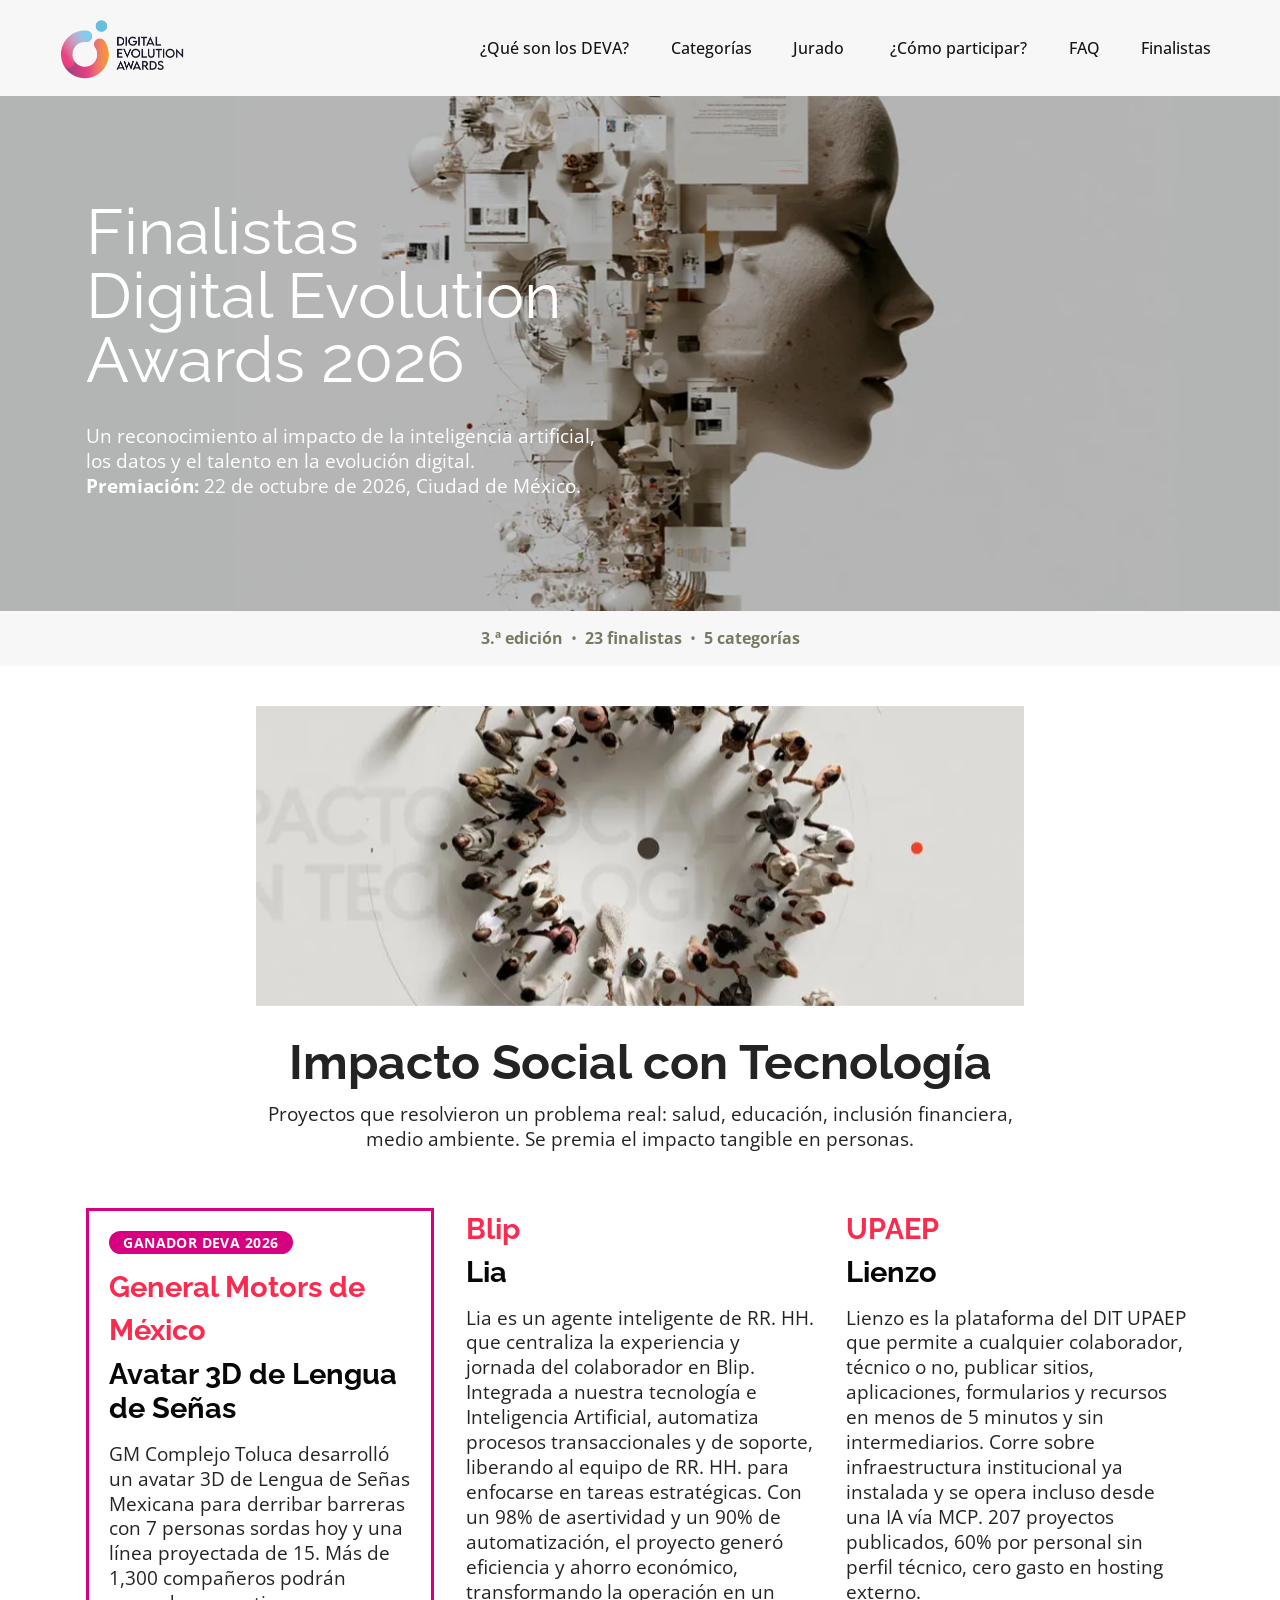
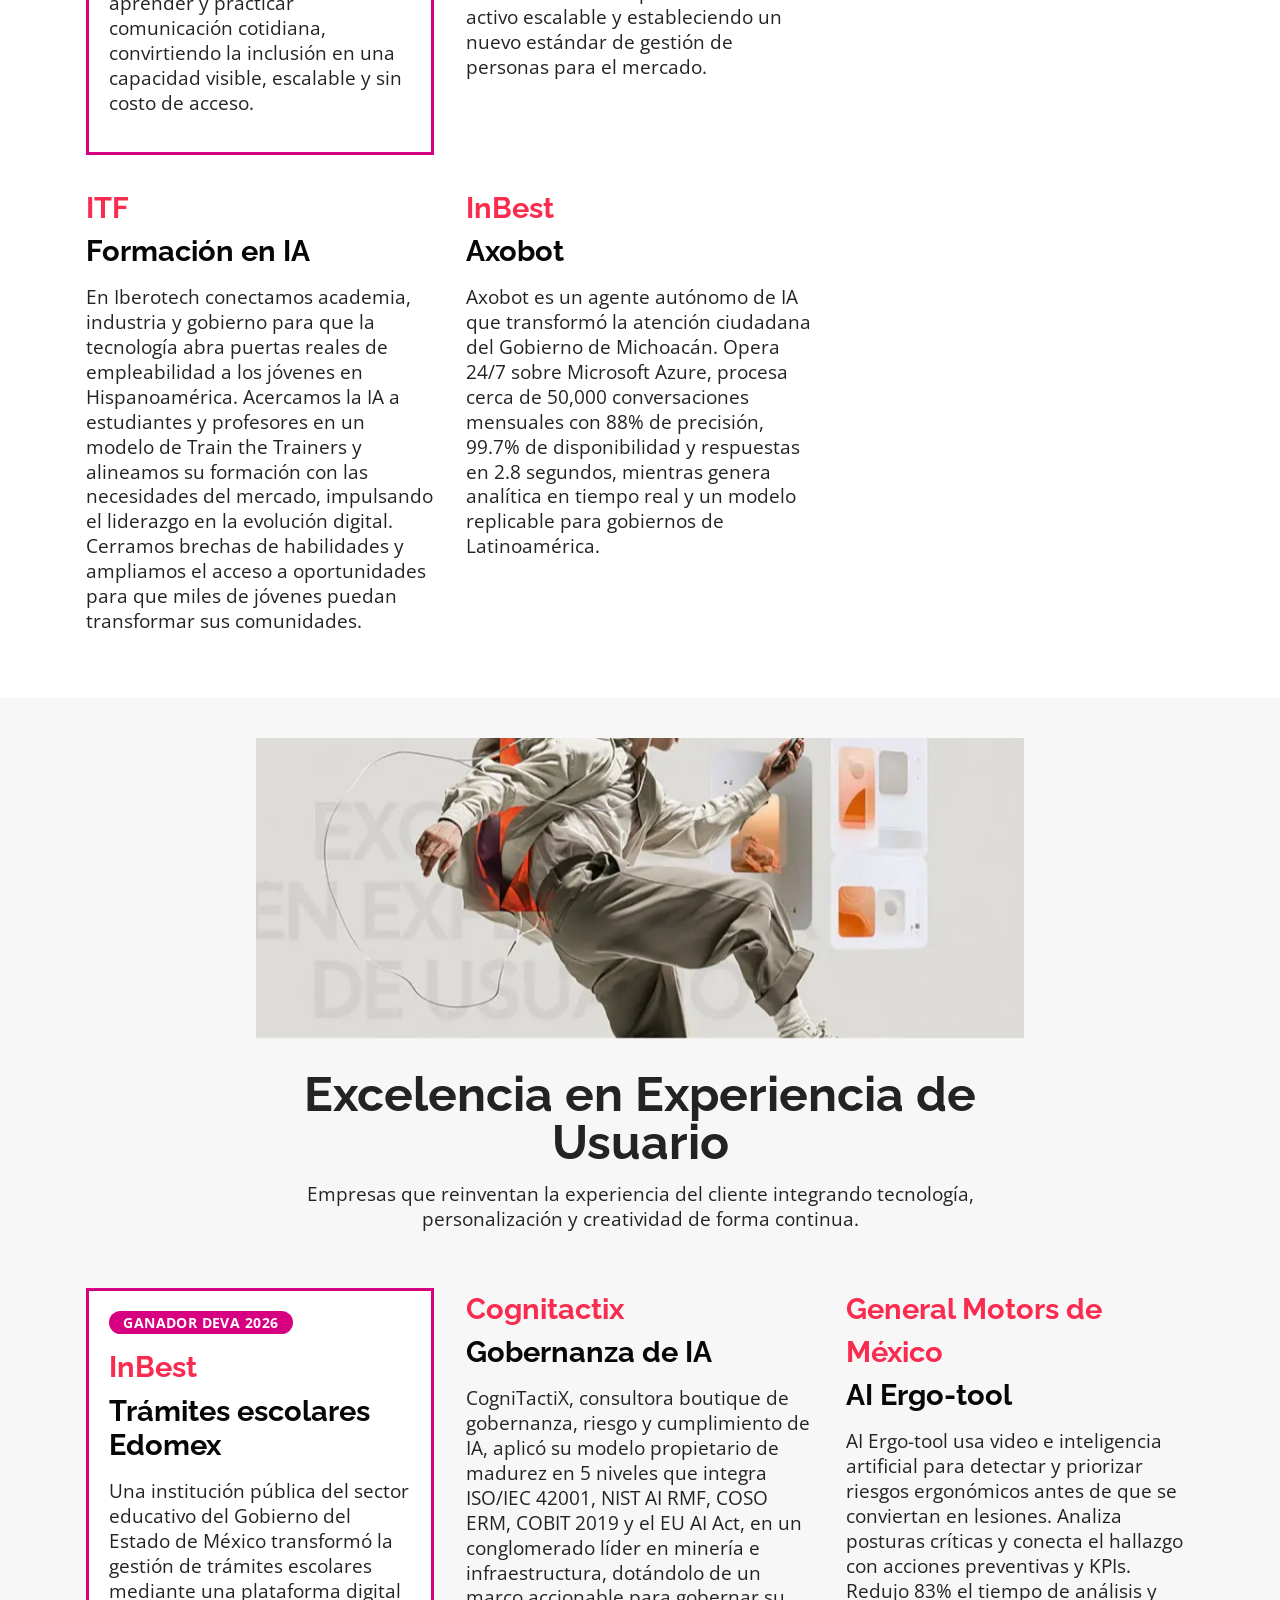
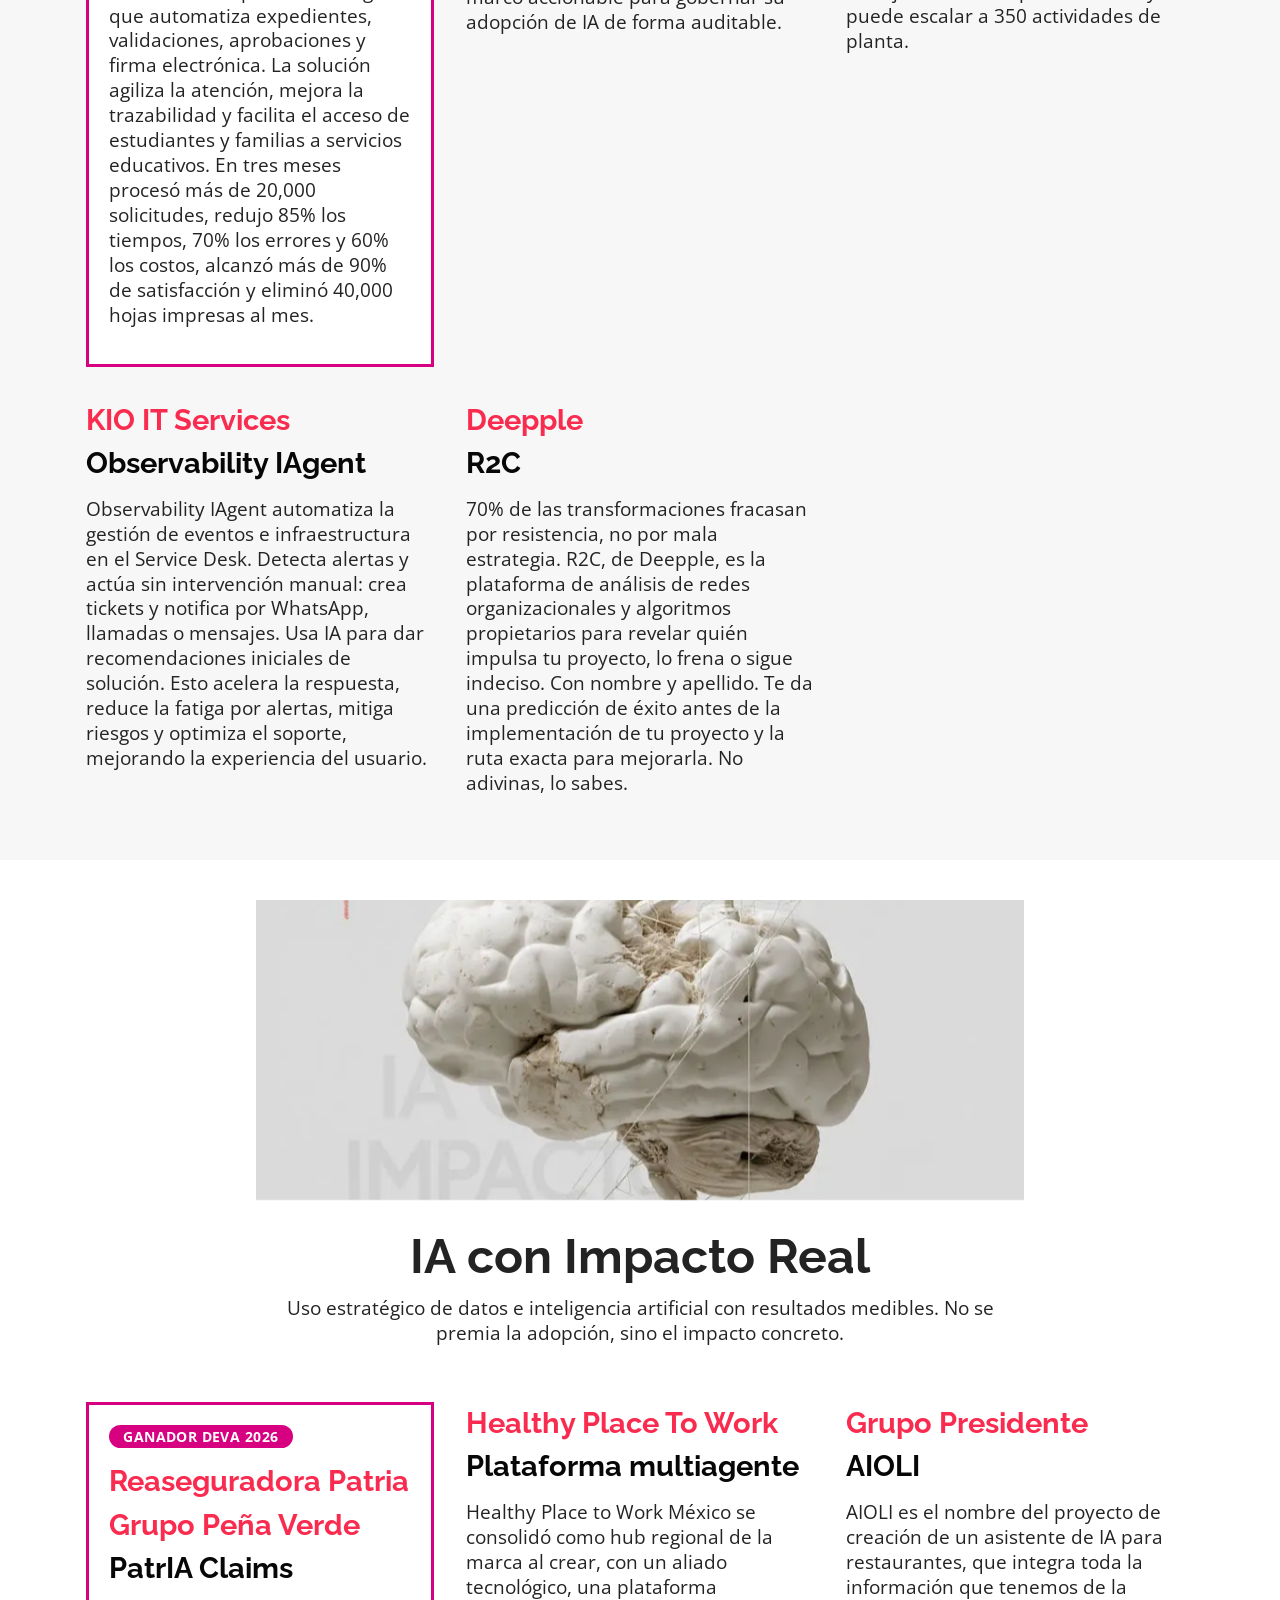
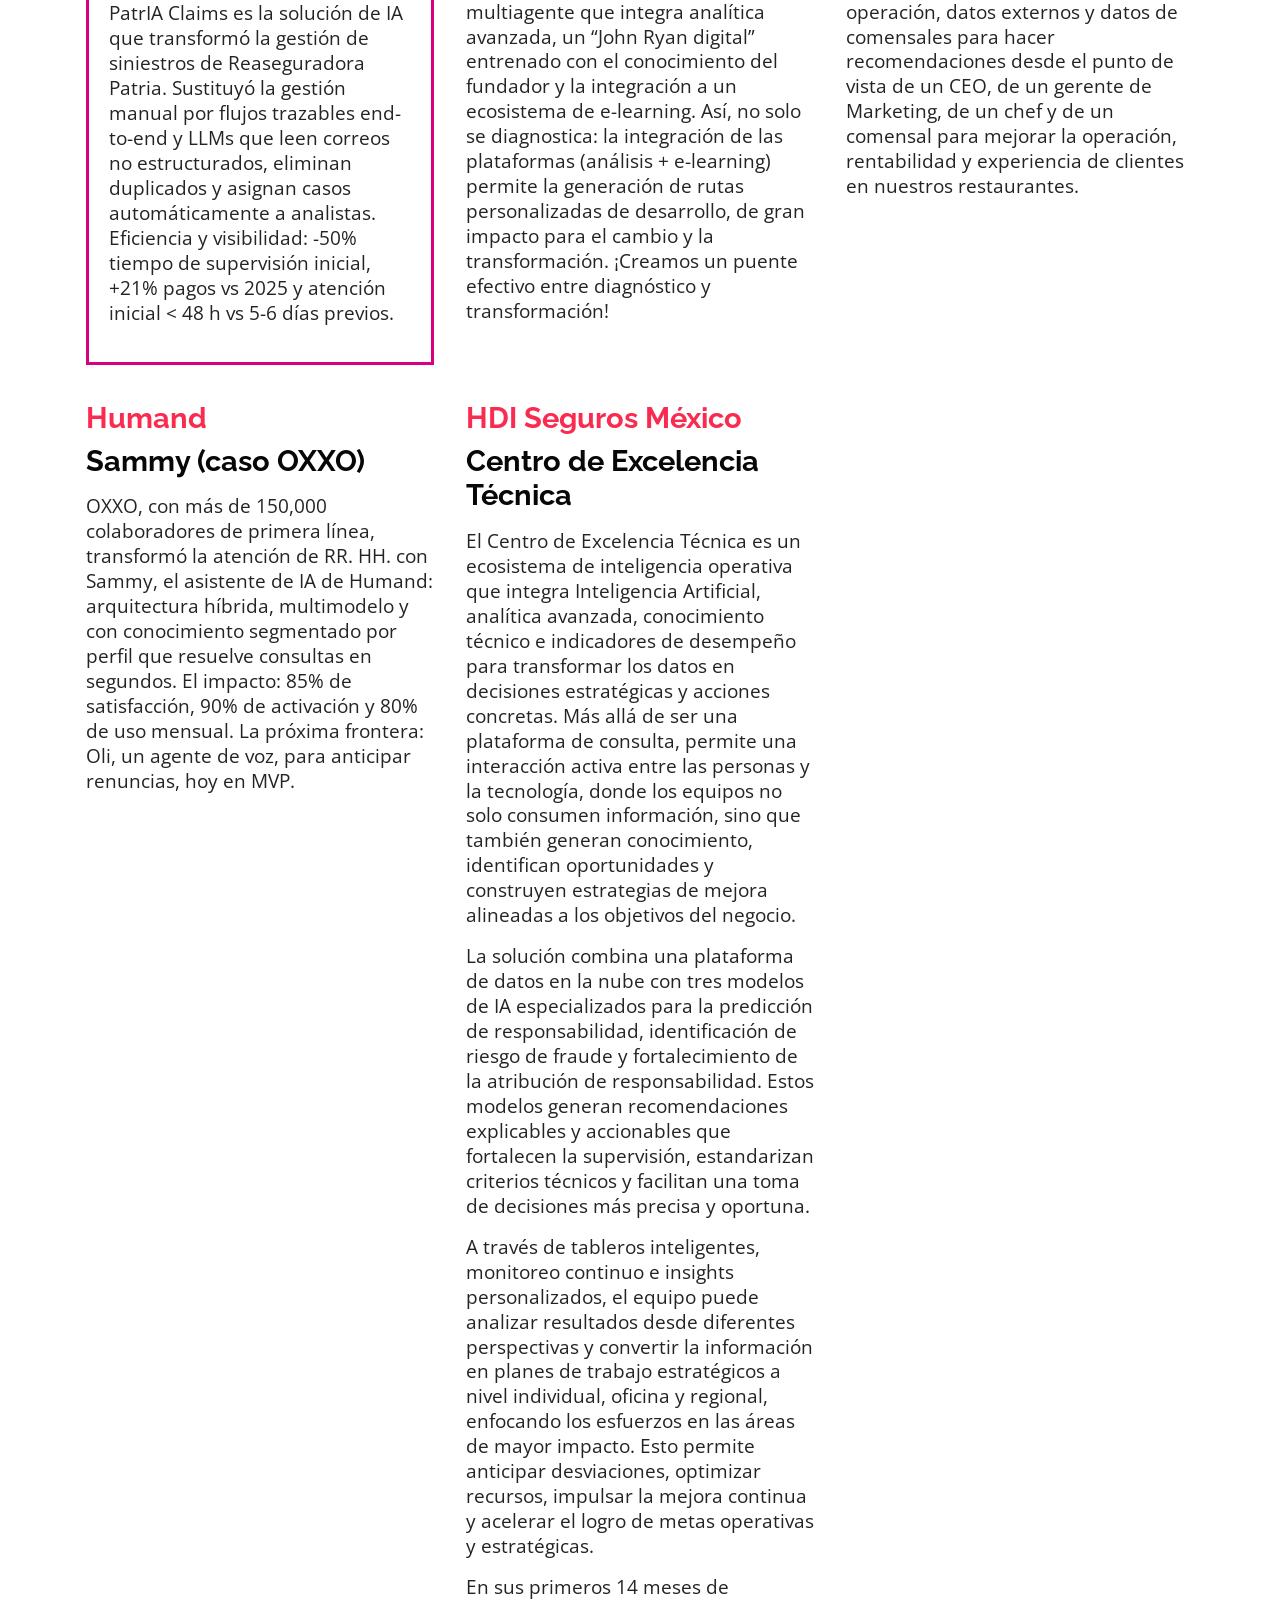
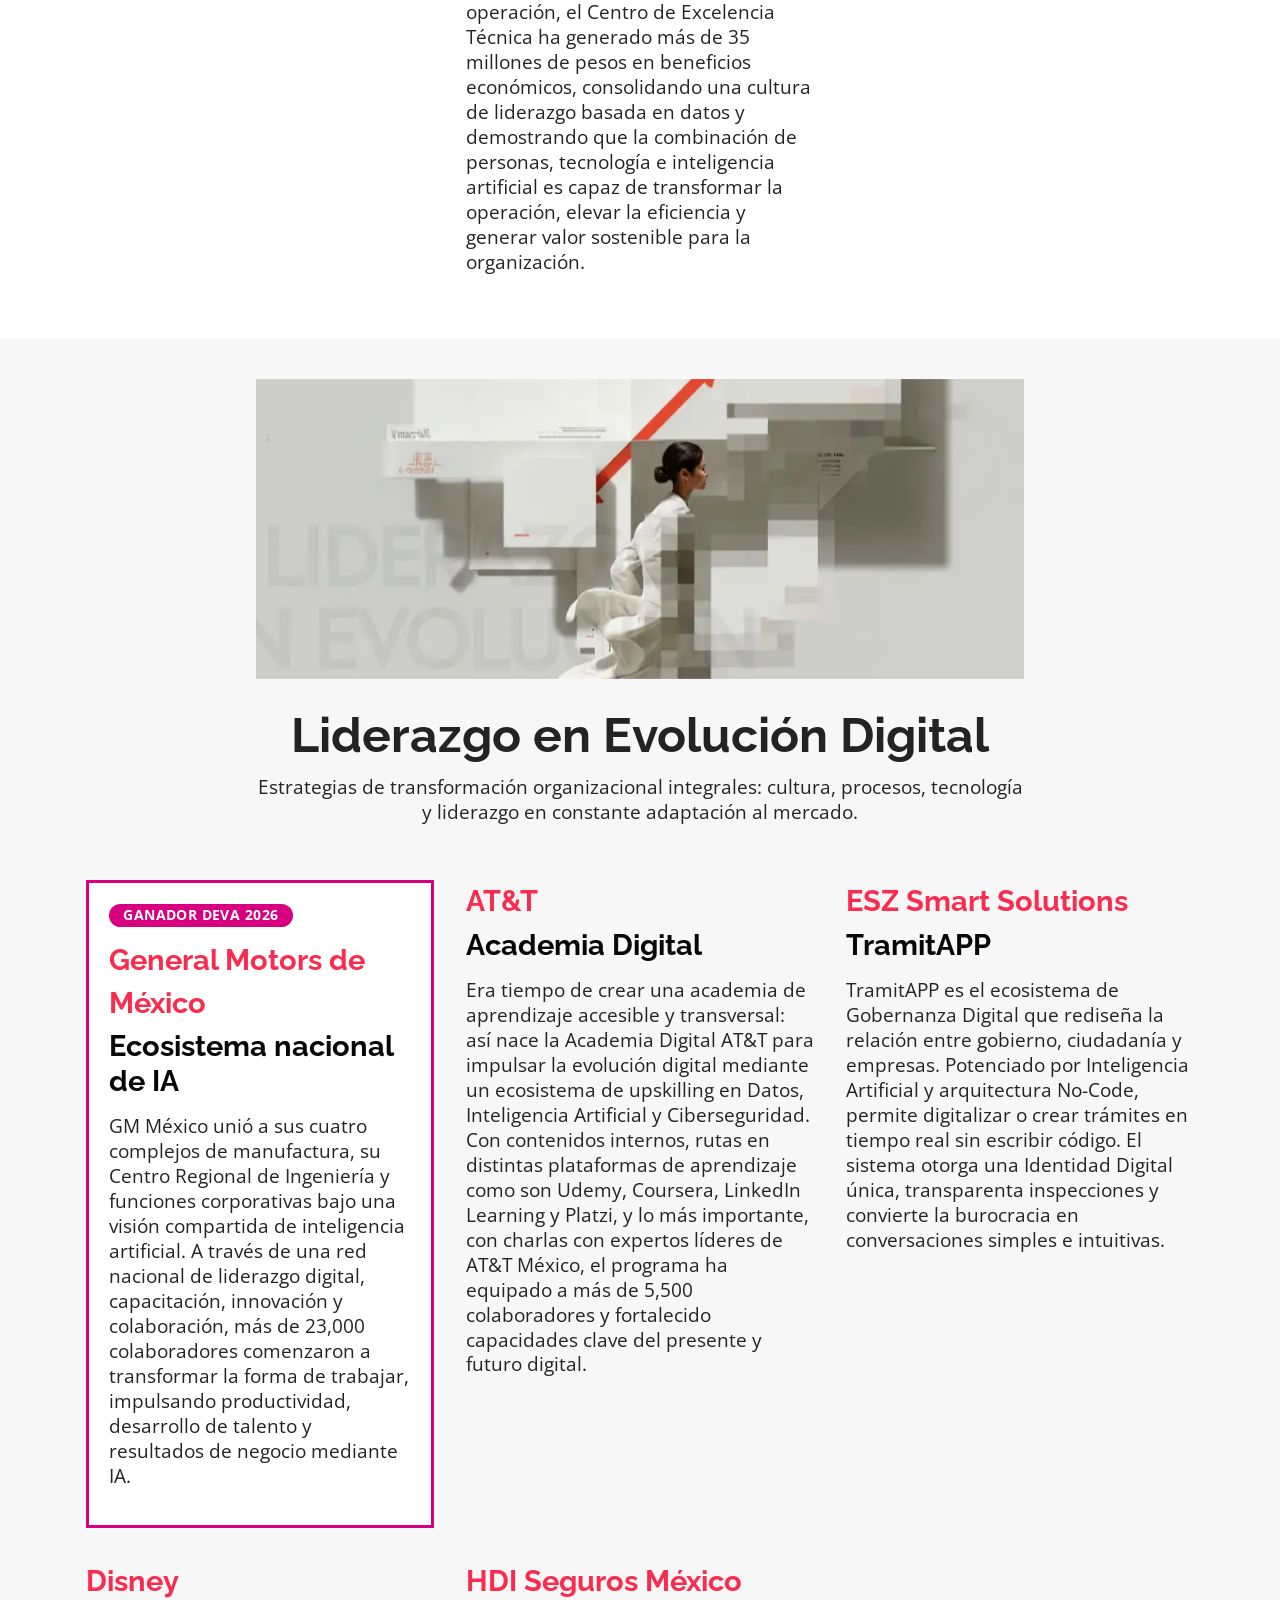
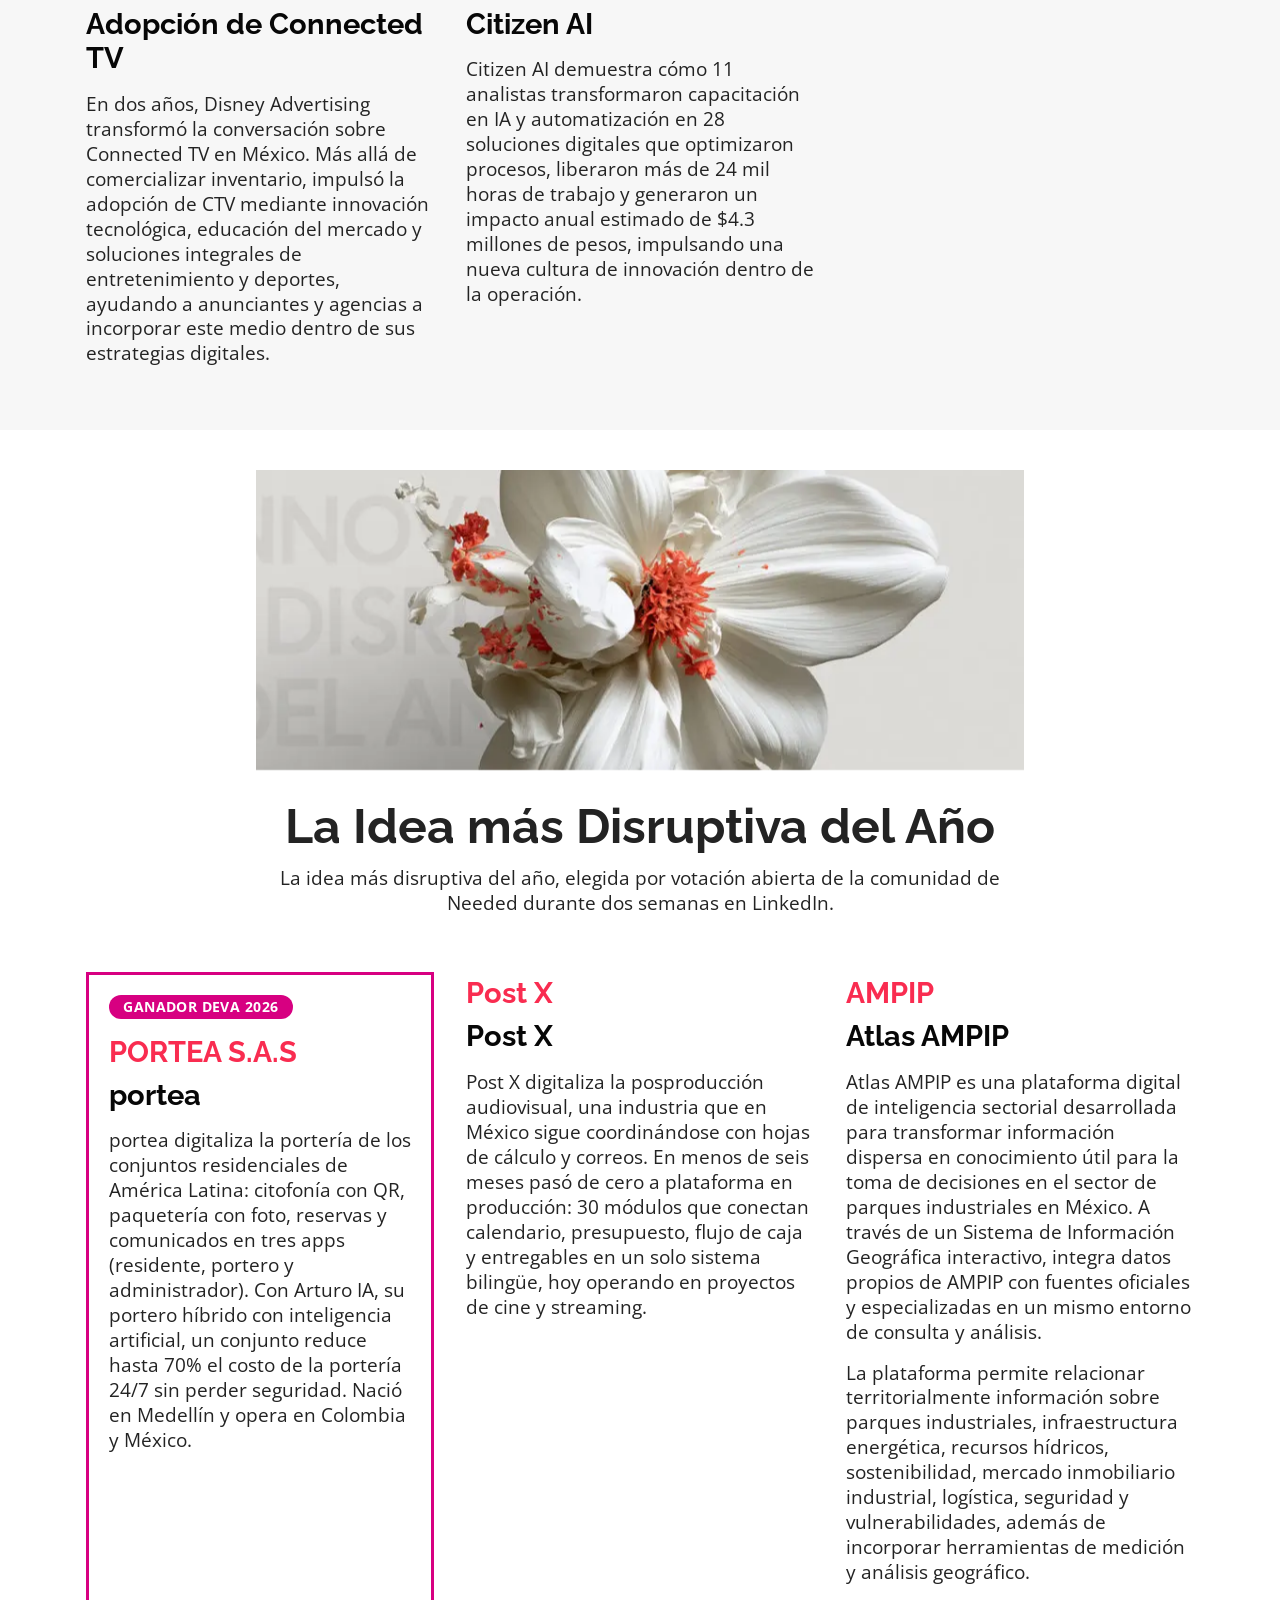
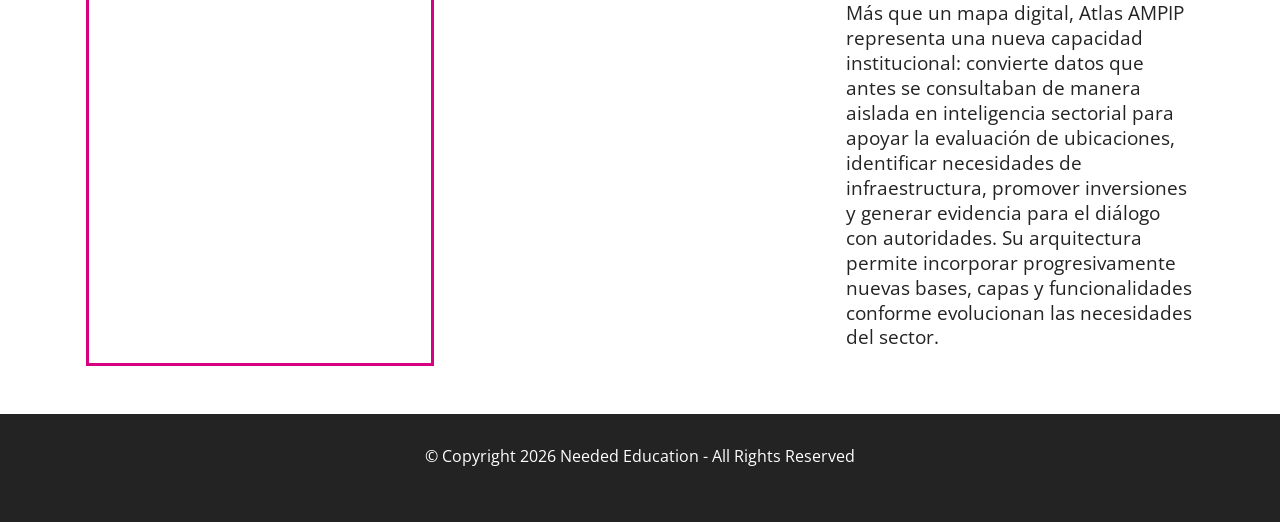
==== commit 5ccdcac6: "Marca a los ganadores DEVA 2026 en la página de finalistas Co-Authored-By: Claude Opus 5.5 <noreply@" ====
--- a/finalistas.html
+++ b/finalistas.html
@@ -41,6 +41,9 @@
     .people3 .row[data-shuffle] .item-wrapper{height:100%}
     .people3 .item-title{margin-bottom:.25rem !important}
     @media (max-width:991px){.people3 .content-head img{height:220px}}
+    /* Ganadores DEVA 2026 */
+    .people3 .item.ganador .item-wrapper{border:3px solid #d70081;padding:1.25rem;background:#fff}
+    .people3 .ganador-badge{display:inline-block;margin-bottom:.75rem;padding:.3rem .9rem;border-radius:2rem;background:#d70081;color:#fff;font-family:'Open Sans',sans-serif;font-size:.85rem;font-weight:700;letter-spacing:.03em;text-transform:uppercase}
   </style>
 </head>
 <body>
@@ -137,10 +140,10 @@
 					</div>
 				</div>
 			</div>
-			<div class="item features-image col-12 col-md-6 col-lg-4">
-				<div class="item-wrapper">
-					<div class="item-content align-left">
-						<h5 class="item-title mbr-fonts-style mb-3 display-5"><strong>General Motors de México</strong></h5><h6 class="item-subtitle mbr-fonts-style mb-3 display-5"><strong>Avatar 3D de Lengua de Señas</strong></h6>
+			<div class="item features-image col-12 col-md-6 col-lg-4 ganador">
+				<div class="item-wrapper">
+					<div class="item-content align-left">
+						<span class="ganador-badge">Ganador DEVA 2026</span><h5 class="item-title mbr-fonts-style mb-3 display-5"><strong>General Motors de México</strong></h5><h6 class="item-subtitle mbr-fonts-style mb-3 display-5"><strong>Avatar 3D de Lengua de Señas</strong></h6>
 						<p class="mbr-text mbr-fonts-style mt-3 display-7">GM Complejo Toluca desarrolló un avatar 3D de Lengua de Señas Mexicana para derribar barreras con 7 personas sordas hoy y una línea proyectada de 15. Más de 1,300 compañeros podrán aprender y practicar comunicación cotidiana, convirtiendo la inclusión en una capacidad visible, escalable y sin costo de acceso.</p>
 					</div>
 				</div>
@@ -158,10 +161,10 @@
 			</div>
 		</div>
 		<div class="row" data-shuffle>
-			<div class="item features-image col-12 col-md-6 col-lg-4">
-				<div class="item-wrapper">
-					<div class="item-content align-left">
-						<h5 class="item-title mbr-fonts-style mb-3 display-5"><strong>InBest</strong></h5><h6 class="item-subtitle mbr-fonts-style mb-3 display-5"><strong>Trámites escolares Edomex</strong></h6>
+			<div class="item features-image col-12 col-md-6 col-lg-4 ganador">
+				<div class="item-wrapper">
+					<div class="item-content align-left">
+						<span class="ganador-badge">Ganador DEVA 2026</span><h5 class="item-title mbr-fonts-style mb-3 display-5"><strong>InBest</strong></h5><h6 class="item-subtitle mbr-fonts-style mb-3 display-5"><strong>Trámites escolares Edomex</strong></h6>
 						<p class="mbr-text mbr-fonts-style mt-3 display-7">Una institución pública del sector educativo del Gobierno del Estado de México transformó la gestión de trámites escolares mediante una plataforma digital que automatiza expedientes, validaciones, aprobaciones y firma electrónica. La solución agiliza la atención, mejora la trazabilidad y facilita el acceso de estudiantes y familias a servicios educativos. En tres meses procesó más de 20,000 solicitudes, redujo 85% los tiempos, 70% los errores y 60% los costos, alcanzó más de 90% de satisfacción y eliminó 40,000 hojas impresas al mes.</p>
 					</div>
 				</div>
@@ -227,10 +230,10 @@
 					</div>
 				</div>
 			</div>
-			<div class="item features-image col-12 col-md-6 col-lg-4">
-				<div class="item-wrapper">
-					<div class="item-content align-left">
-						<h5 class="item-title mbr-fonts-style mb-3 display-5"><strong>Reaseguradora Patria Grupo Peña Verde</strong></h5><h6 class="item-subtitle mbr-fonts-style mb-3 display-5"><strong>PatrIA Claims</strong></h6>
+			<div class="item features-image col-12 col-md-6 col-lg-4 ganador">
+				<div class="item-wrapper">
+					<div class="item-content align-left">
+						<span class="ganador-badge">Ganador DEVA 2026</span><h5 class="item-title mbr-fonts-style mb-3 display-5"><strong>Reaseguradora Patria Grupo Peña Verde</strong></h5><h6 class="item-subtitle mbr-fonts-style mb-3 display-5"><strong>PatrIA Claims</strong></h6>
 						<p class="mbr-text mbr-fonts-style mt-3 display-7">PatrIA Claims es la solución de IA que transformó la gestión de siniestros de Reaseguradora Patria. Sustituyó la gestión manual por flujos trazables end-to-end y LLMs que leen correos no estructurados, eliminan duplicados y asignan casos automáticamente a analistas. Eficiencia y visibilidad: -50% tiempo de supervisión inicial, +21% pagos vs 2025 y atención inicial &lt; 48 h vs 5-6 días previos.</p>
 					</div>
 				</div>
@@ -288,10 +291,10 @@
 					</div>
 				</div>
 			</div>
-			<div class="item features-image col-12 col-md-6 col-lg-4">
-				<div class="item-wrapper">
-					<div class="item-content align-left">
-						<h5 class="item-title mbr-fonts-style mb-3 display-5"><strong>General Motors de México</strong></h5><h6 class="item-subtitle mbr-fonts-style mb-3 display-5"><strong>Ecosistema nacional de IA</strong></h6>
+			<div class="item features-image col-12 col-md-6 col-lg-4 ganador">
+				<div class="item-wrapper">
+					<div class="item-content align-left">
+						<span class="ganador-badge">Ganador DEVA 2026</span><h5 class="item-title mbr-fonts-style mb-3 display-5"><strong>General Motors de México</strong></h5><h6 class="item-subtitle mbr-fonts-style mb-3 display-5"><strong>Ecosistema nacional de IA</strong></h6>
 						<p class="mbr-text mbr-fonts-style mt-3 display-7">GM México unió a sus cuatro complejos de manufactura, su Centro Regional de Ingeniería y funciones corporativas bajo una visión compartida de inteligencia artificial. A través de una red nacional de liderazgo digital, capacitación, innovación y colaboración, más de 23,000 colaboradores comenzaron a transformar la forma de trabajar, impulsando productividad, desarrollo de talento y resultados de negocio mediante IA.</p>
 					</div>
 				</div>
@@ -325,10 +328,10 @@
 					</div>
 				</div>
 			</div>
-			<div class="item features-image col-12 col-md-6 col-lg-4">
-				<div class="item-wrapper">
-					<div class="item-content align-left">
-						<h5 class="item-title mbr-fonts-style mb-3 display-5"><strong>PORTEA S.A.S</strong></h5><h6 class="item-subtitle mbr-fonts-style mb-3 display-5"><strong>portea</strong></h6>
+			<div class="item features-image col-12 col-md-6 col-lg-4 ganador">
+				<div class="item-wrapper">
+					<div class="item-content align-left">
+						<span class="ganador-badge">Ganador DEVA 2026</span><h5 class="item-title mbr-fonts-style mb-3 display-5"><strong>PORTEA S.A.S</strong></h5><h6 class="item-subtitle mbr-fonts-style mb-3 display-5"><strong>portea</strong></h6>
 						<p class="mbr-text mbr-fonts-style mt-3 display-7">portea digitaliza la portería de los conjuntos residenciales de América Latina: citofonía con QR, paquetería con foto, reservas y comunicados en tres apps (residente, portero y administrador). Con Arturo IA, su portero híbrido con inteligencia artificial, un conjunto reduce hasta 70% el costo de la portería 24/7 sin perder seguridad. Nació en Medellín y opera en Colombia y México.</p>
 					</div>
 				</div>
@@ -373,6 +376,7 @@
   
 <script>
 /* Orden aleatorio de los finalistas dentro de cada categoría, distinto en cada visita.
+   El ganador de cada categoría siempre aparece primero.
    Sin JavaScript se muestra el orden aleatorio fijo del HTML. Para fijar el orden, borra este bloque. */
 document.querySelectorAll('[data-shuffle]').forEach(function (box) {
   var items = Array.prototype.slice.call(box.children);
@@ -380,6 +384,7 @@
     var j = Math.floor(Math.random() * (i + 1));
     var t = items[i]; items[i] = items[j]; items[j] = t;
   }
+  items.sort(function (a, b) { return b.classList.contains('ganador') - a.classList.contains('ganador'); });
   items.forEach(function (el) { box.appendChild(el); });
 });
 </script>
--- a/assets/mobirise/css/mbr-additional.css
+++ b/assets/mobirise/css/mbr-additional.css
@@ -2497,3 +2497,56 @@
   padding-bottom: 30px;
   background-color: #232323;
 }
+/* Ganadores DEVA 2026 */
+.cid-vjMR1dSwaT .ganadores-hero {
+  margin-top: 1rem;
+}
+.cid-vjMR1dSwaT .ganadores-hero a {
+  color: #ffffff;
+  text-decoration: underline;
+  text-underline-offset: 3px;
+}
+.cid-vjMR1dSwaT .ganadores-hero a:hover {
+  color: #23bcf5;
+}
+.ganadores26 {
+  padding-top: 4rem;
+  padding-bottom: 3rem;
+  background-color: #f7f7f7;
+}
+.ganadores26 .ganadores26-eyebrow {
+  color: #d70081;
+  margin-bottom: 0.5rem;
+}
+.ganadores26 .mbr-section-title {
+  color: #232323;
+  font-family: 'Open Sans', sans-serif;
+  margin-bottom: 1.5rem;
+}
+.ganadores26 .ganadores26-list {
+  list-style: none;
+  padding: 0;
+  margin: 0 0 2.5rem;
+  display: flex;
+  flex-wrap: wrap;
+  justify-content: center;
+  gap: 0.75rem;
+}
+.ganadores26 .ganadores26-list a {
+  display: inline-block;
+  padding: 0.6rem 1.2rem;
+  border: 2px solid #23bcf5;
+  border-radius: 2rem;
+  color: #232323;
+  font-weight: 600;
+  text-decoration: none;
+  transition: background-color 0.2s, color 0.2s;
+}
+.ganadores26 .ganadores26-list a:hover {
+  background-color: #23bcf5;
+  color: #ffffff;
+}
+.ganadores26 .ganadores26-fotos img {
+  aspect-ratio: 3 / 2;
+  object-fit: cover;
+}
--- a/assets/mobirise/css/mbr-additional.css
+++ b/assets/mobirise/css/mbr-additional.css
@@ -2497,3 +2497,56 @@
   padding-bottom: 30px;
   background-color: #232323;
 }
+/* Ganadores DEVA 2026 */
+.cid-vjMR1dSwaT .ganadores-hero {
+  margin-top: 1rem;
+}
+.cid-vjMR1dSwaT .ganadores-hero a {
+  color: #ffffff;
+  text-decoration: underline;
+  text-underline-offset: 3px;
+}
+.cid-vjMR1dSwaT .ganadores-hero a:hover {
+  color: #23bcf5;
+}
+.ganadores26 {
+  padding-top: 4rem;
+  padding-bottom: 3rem;
+  background-color: #f7f7f7;
+}
+.ganadores26 .ganadores26-eyebrow {
+  color: #d70081;
+  margin-bottom: 0.5rem;
+}
+.ganadores26 .mbr-section-title {
+  color: #232323;
+  font-family: 'Open Sans', sans-serif;
+  margin-bottom: 1.5rem;
+}
+.ganadores26 .ganadores26-list {
+  list-style: none;
+  padding: 0;
+  margin: 0 0 2.5rem;
+  display: flex;
+  flex-wrap: wrap;
+  justify-content: center;
+  gap: 0.75rem;
+}
+.ganadores26 .ganadores26-list a {
+  display: inline-block;
+  padding: 0.6rem 1.2rem;
+  border: 2px solid #23bcf5;
+  border-radius: 2rem;
+  color: #232323;
+  font-weight: 600;
+  text-decoration: none;
+  transition: background-color 0.2s, color 0.2s;
+}
+.ganadores26 .ganadores26-list a:hover {
+  background-color: #23bcf5;
+  color: #ffffff;
+}
+.ganadores26 .ganadores26-fotos img {
+  aspect-ratio: 3 / 2;
+  object-fit: cover;
+}
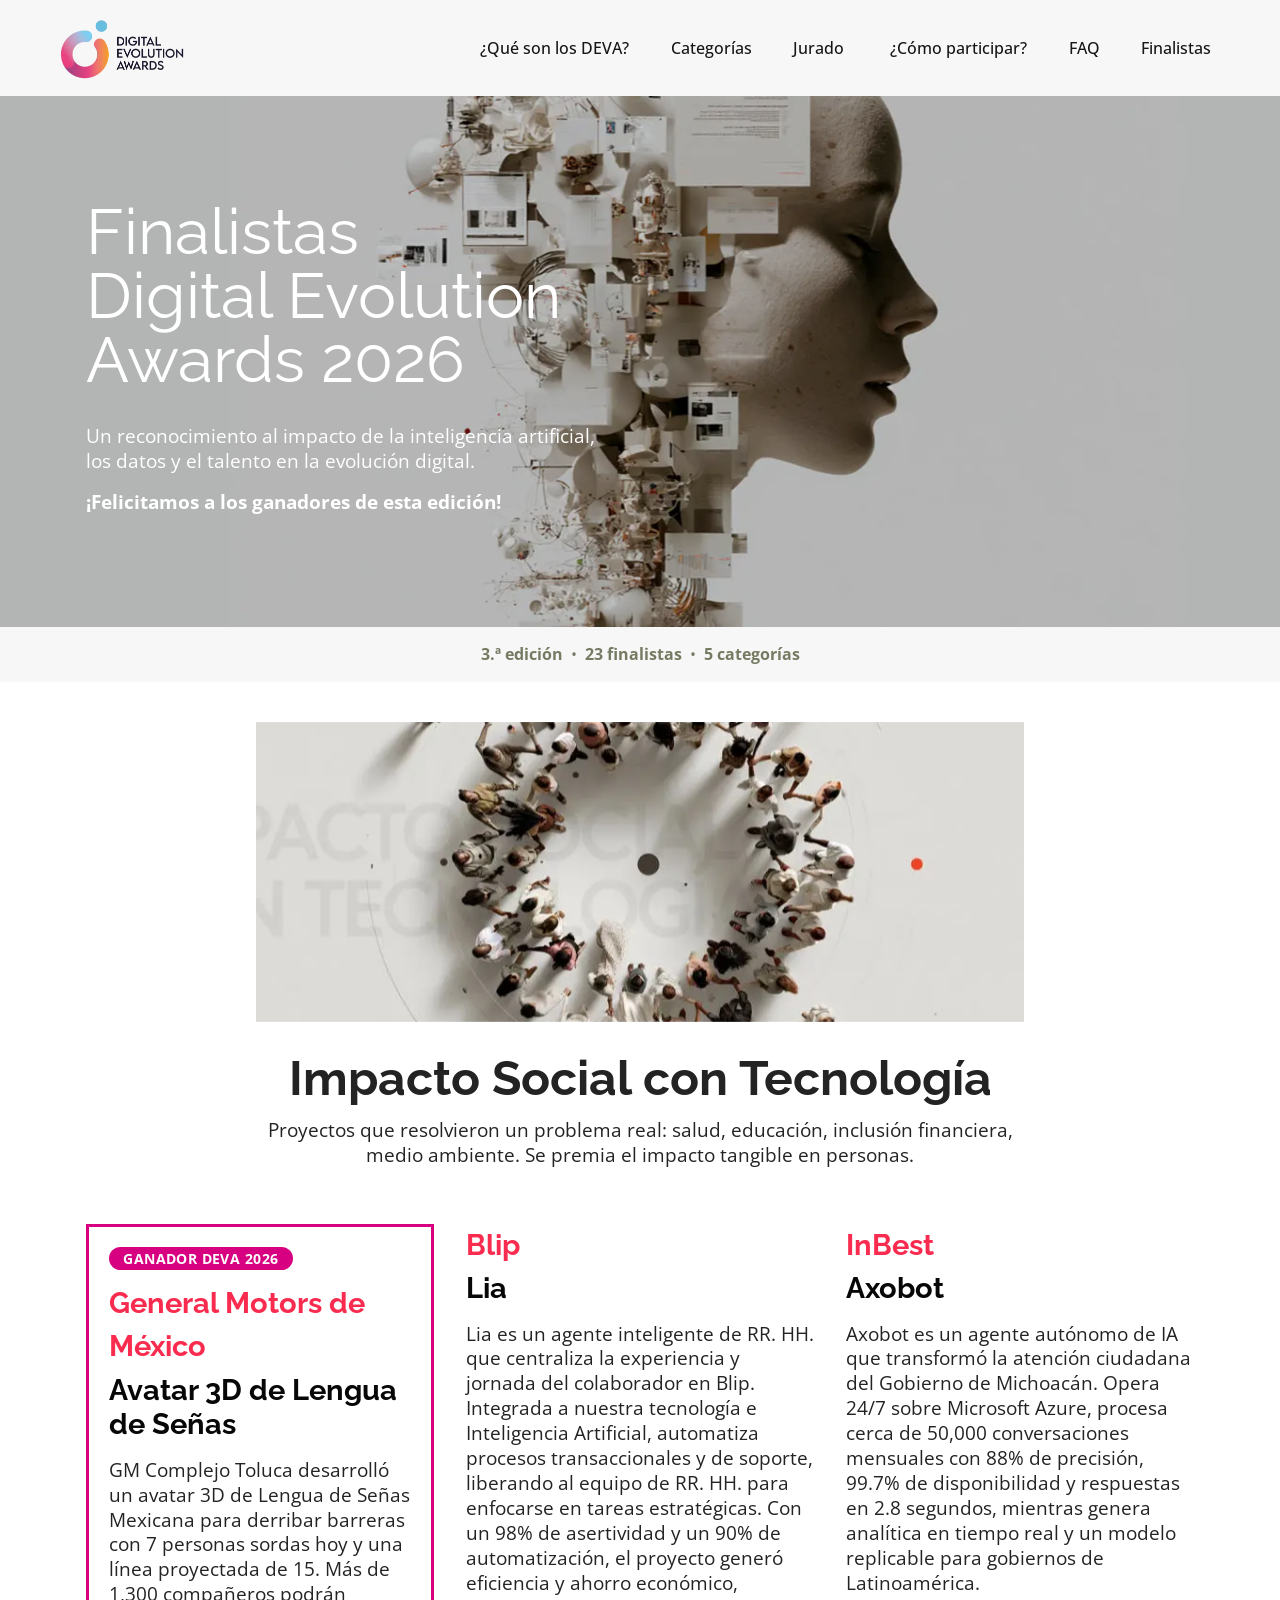
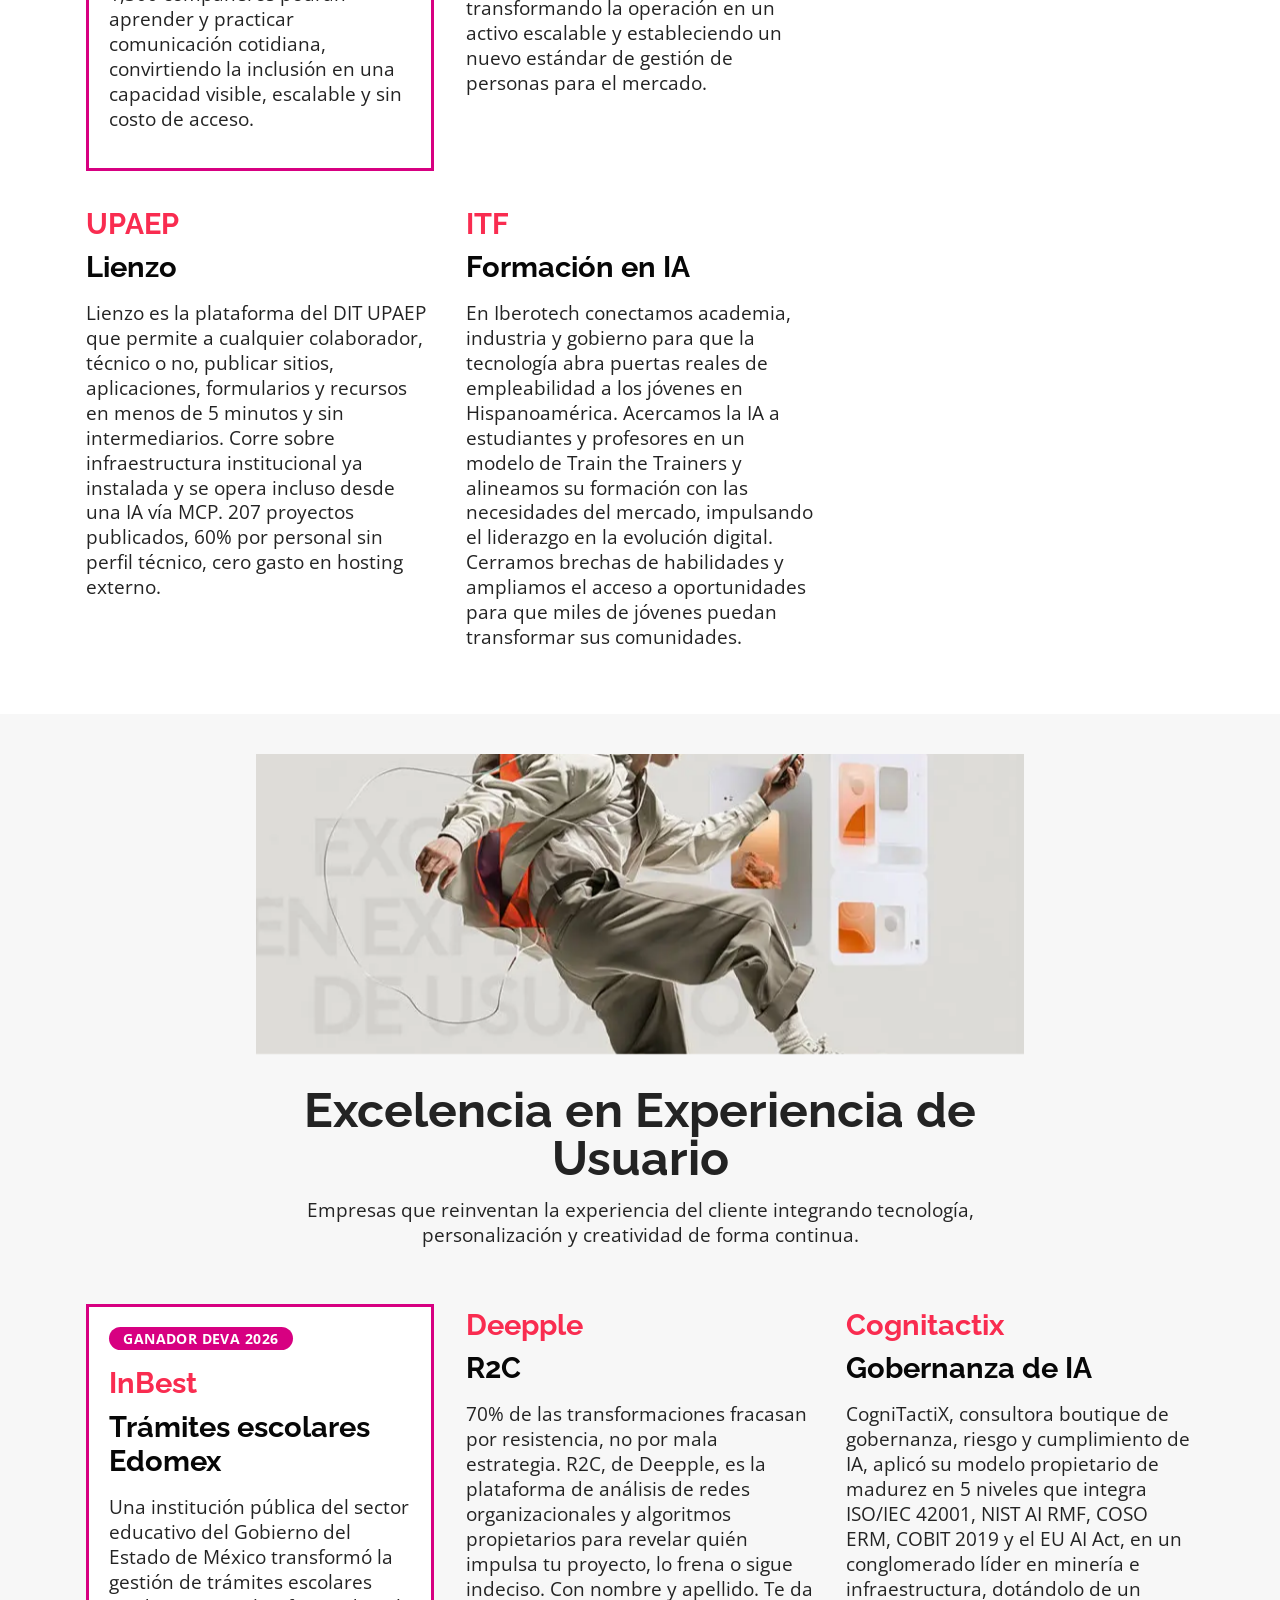
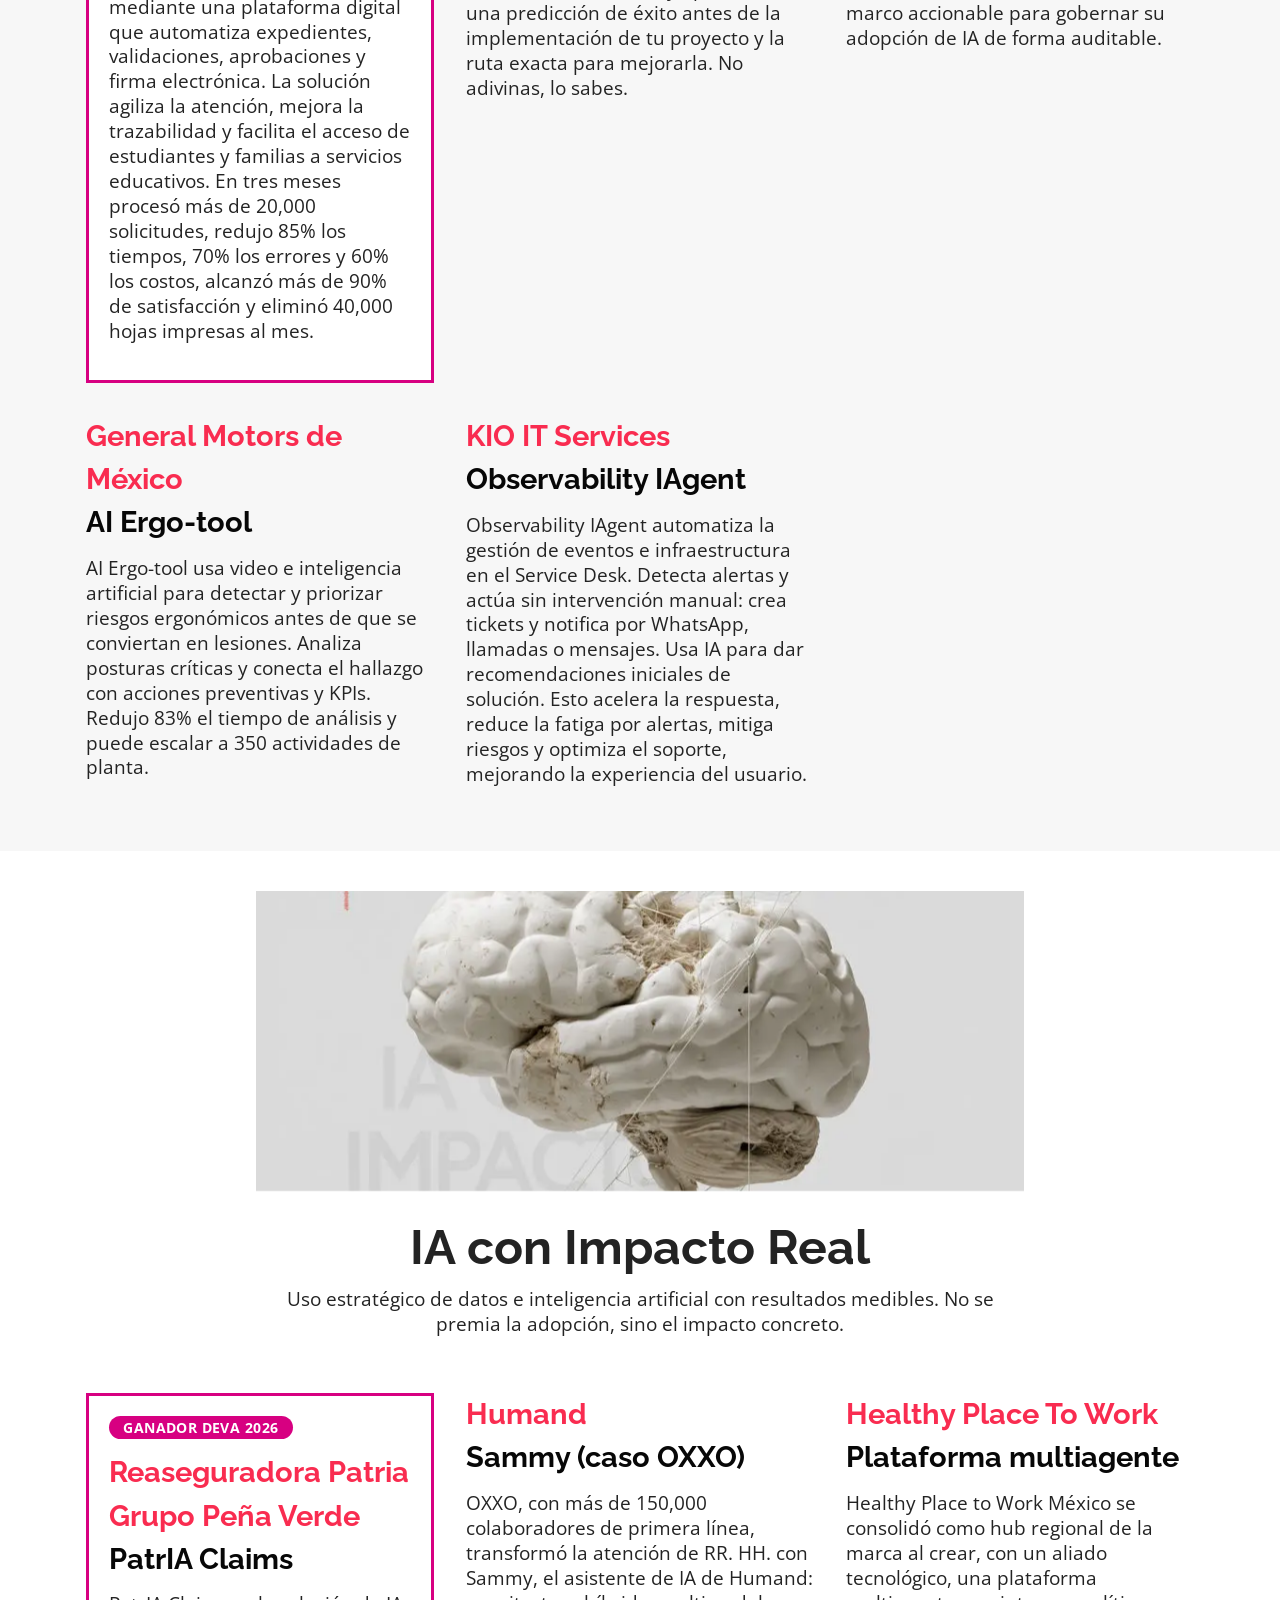
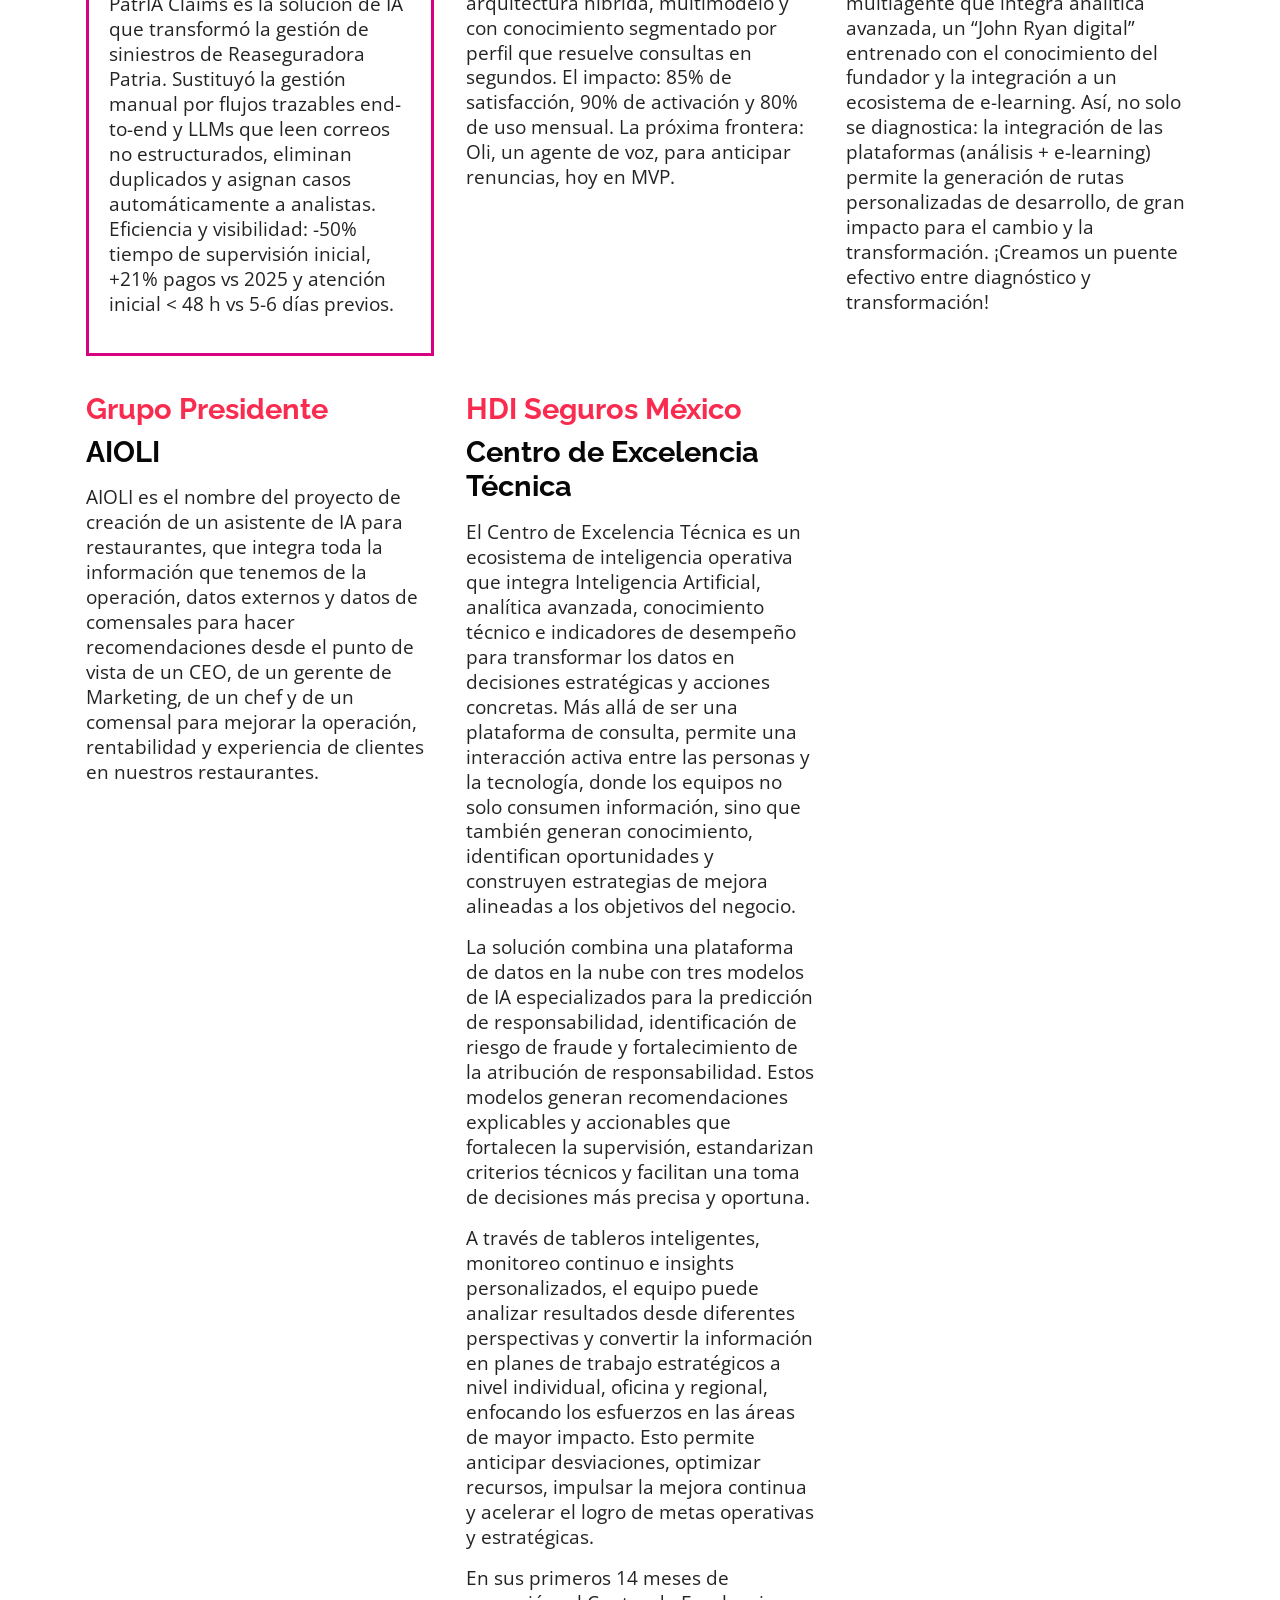
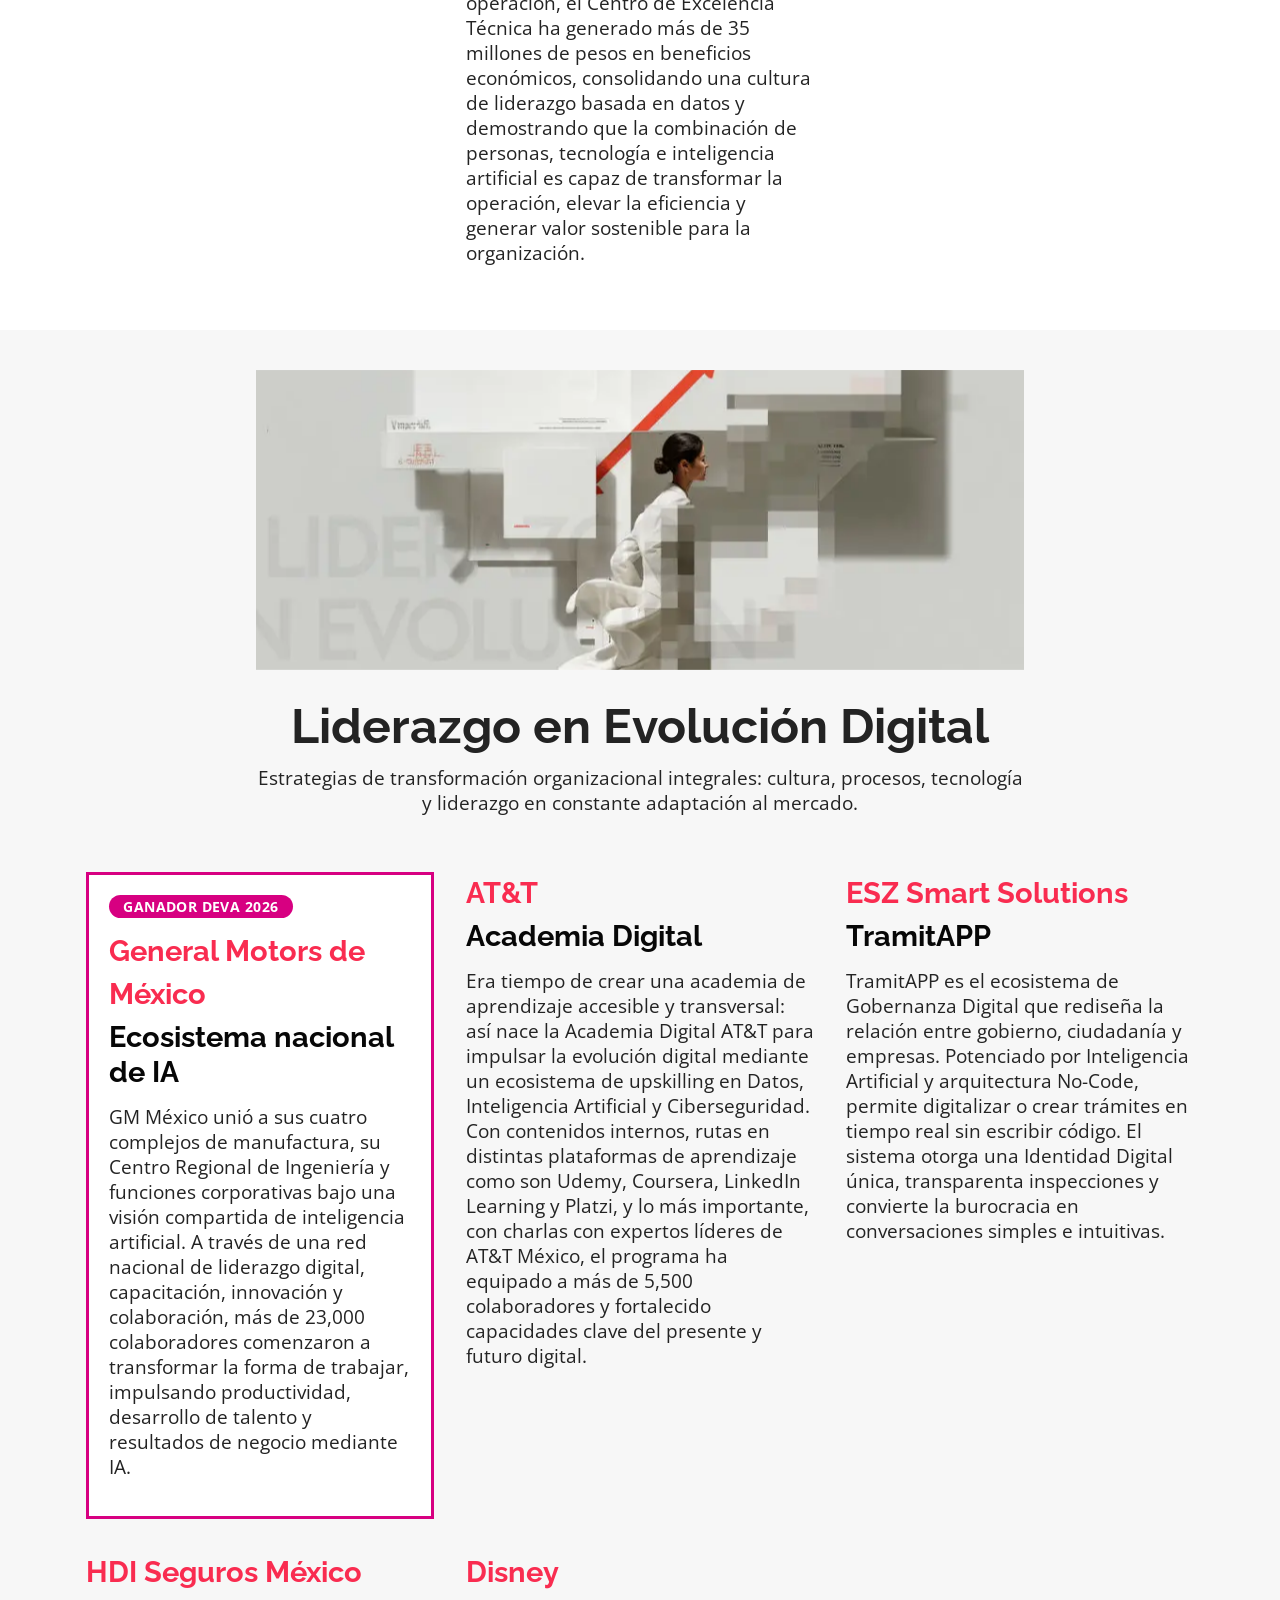
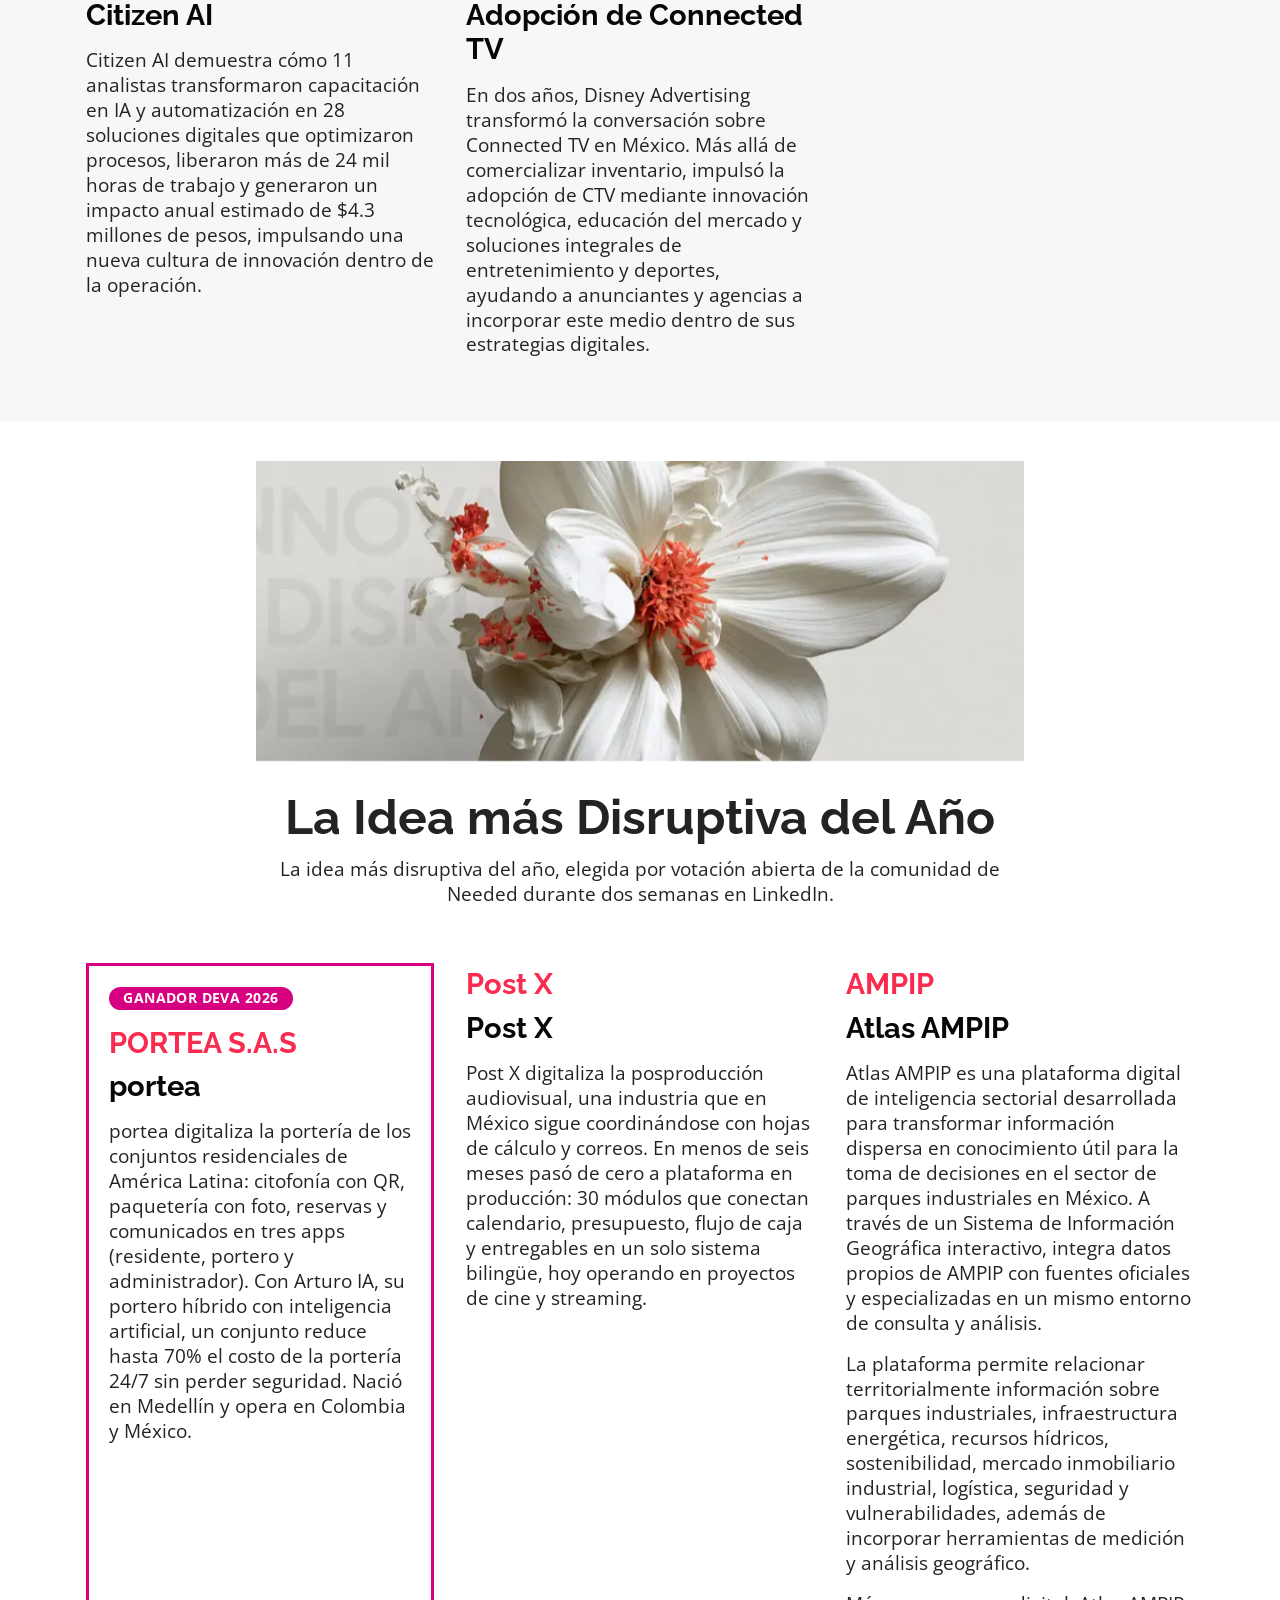
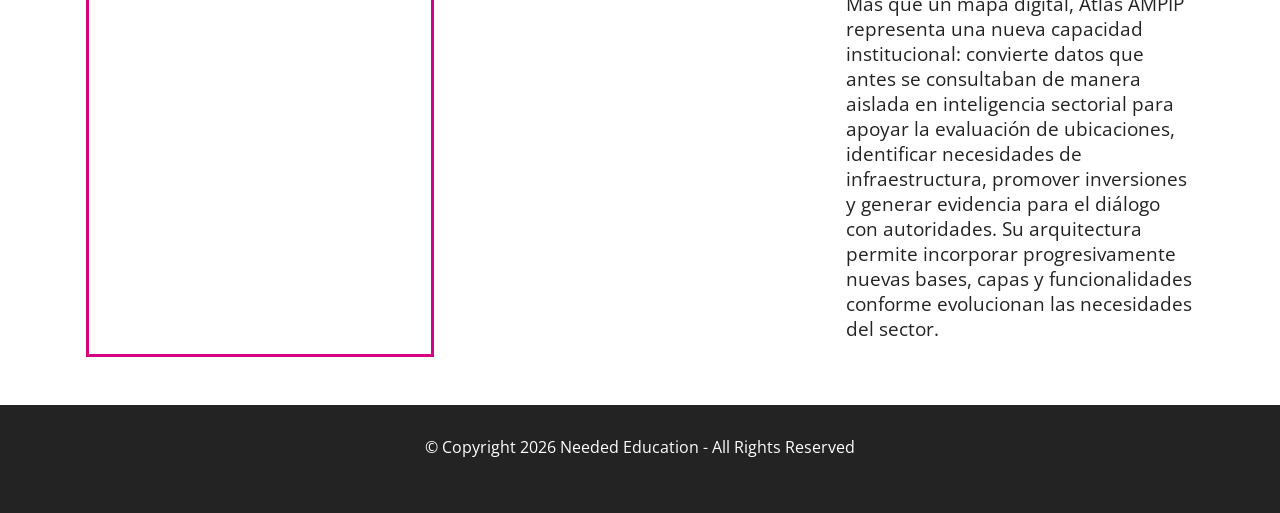
==== commit c5eb8903: "Cambia la fecha del banner de finalistas por la felicitación a los ganadores Co-Authored-By: Claude " ====
--- a/finalistas.html
+++ b/finalistas.html
@@ -82,7 +82,7 @@
     <div class="row">
       <div class="content-wrap col-12 col-md-6">
         <h1 class="mbr-section-title mbr-fonts-style mbr-white mb-4 display-1">Finalistas<div>Digital Evolution</div><div>Awards 2026</div></h1>
-        <h2 class="mbr-section-title mbr-fonts-style mbr-white mb-4 display-7">Un reconocimiento al impacto de la inteligencia artificial, <br>los datos y el talento en la evolución digital.<div><strong>Premiación: </strong>22 de octubre de 2026, Ciudad de México.</div></h2>
+        <h2 class="mbr-section-title mbr-fonts-style mbr-white mb-4 display-7">Un reconocimiento al impacto de la inteligencia artificial, <br>los datos y el talento en la evolución digital.<div class="ganadores-hero"><strong>¡Felicitamos a los ganadores de esta edición!</strong></div></h2>
       </div>
     </div>
   </div>
